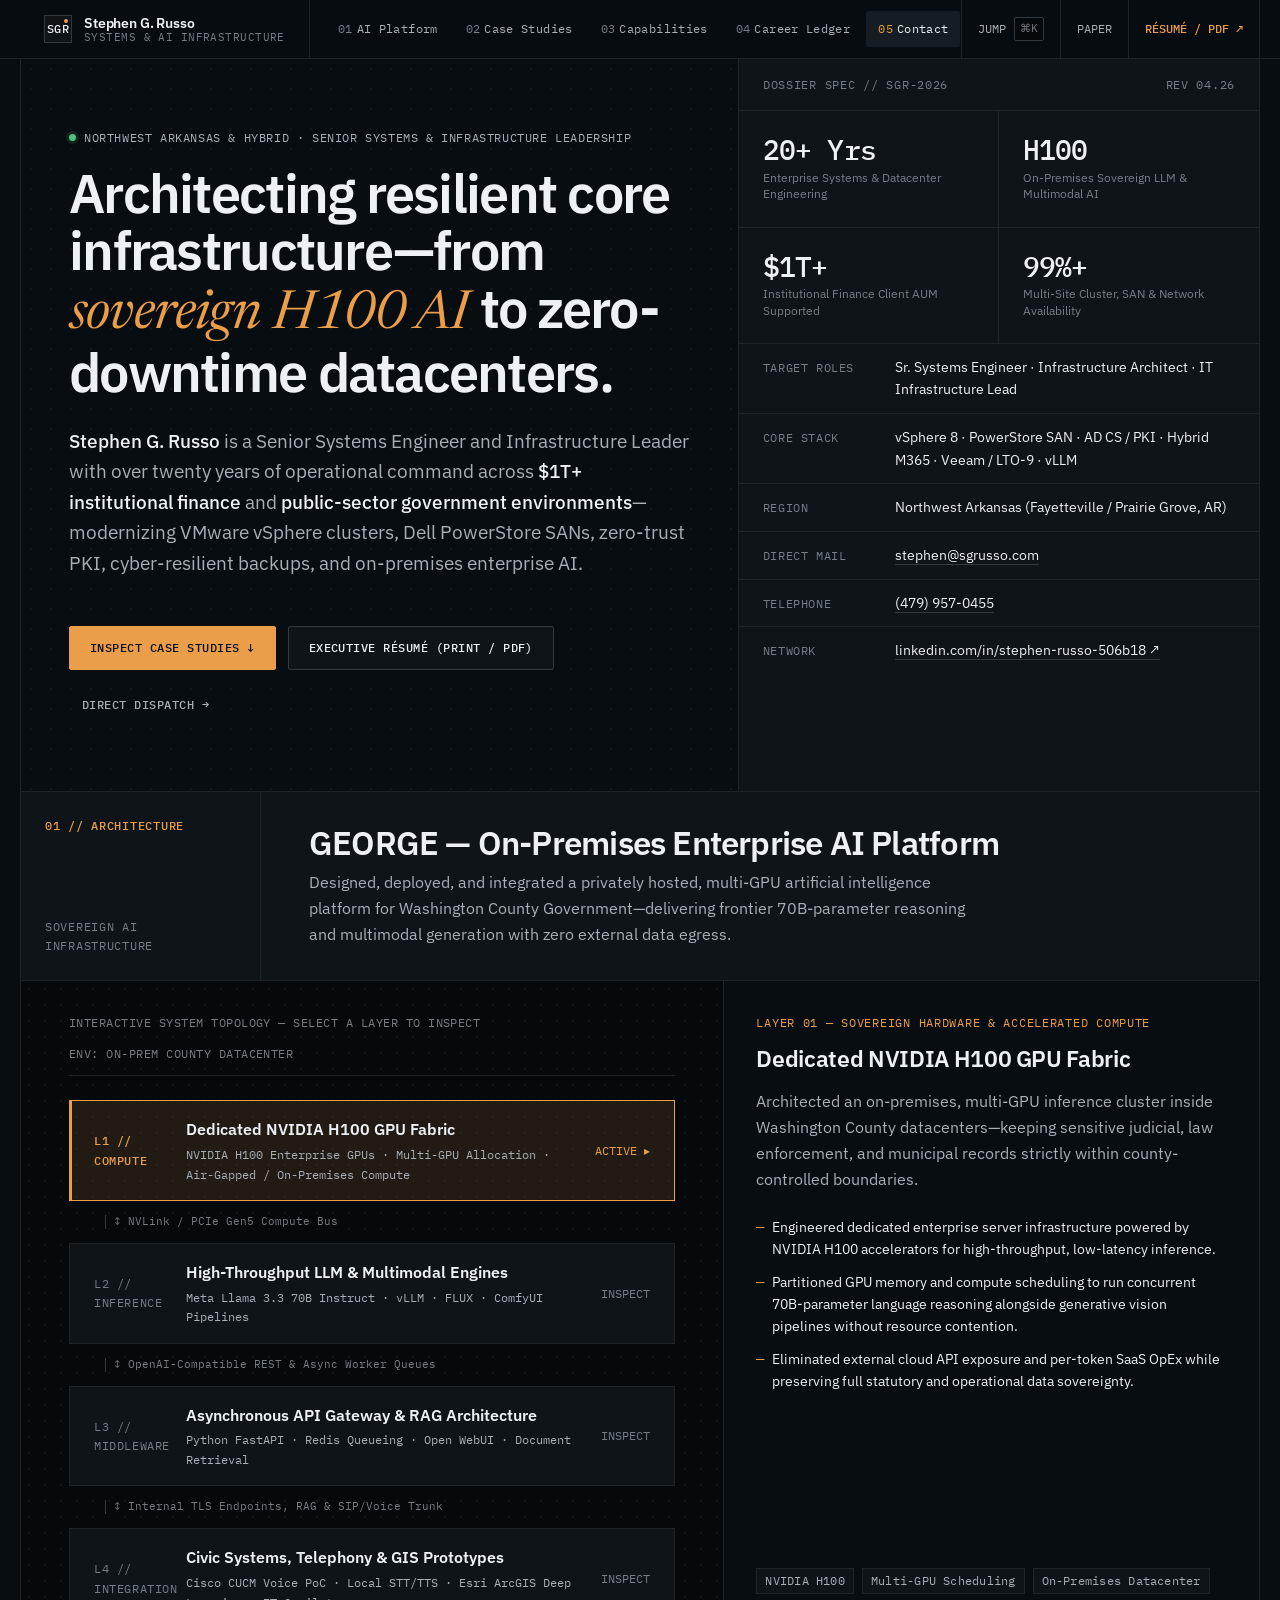
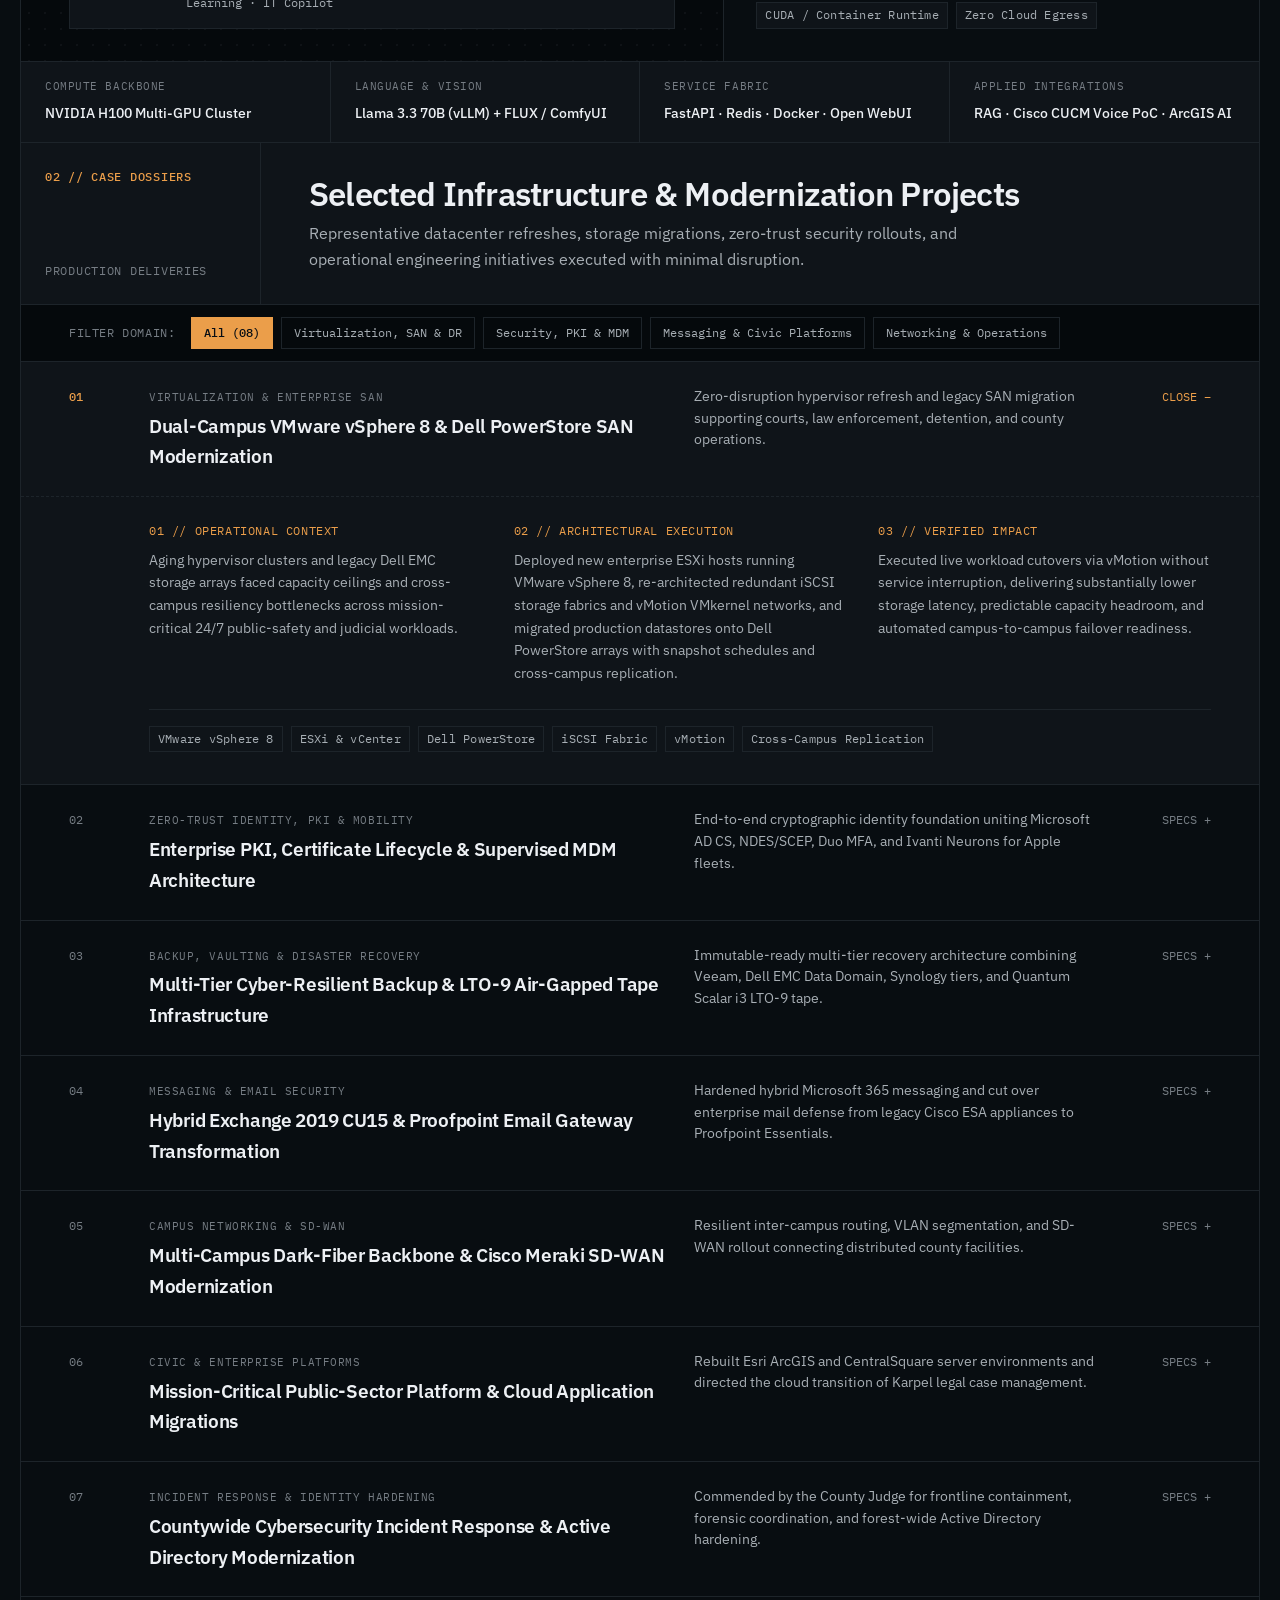
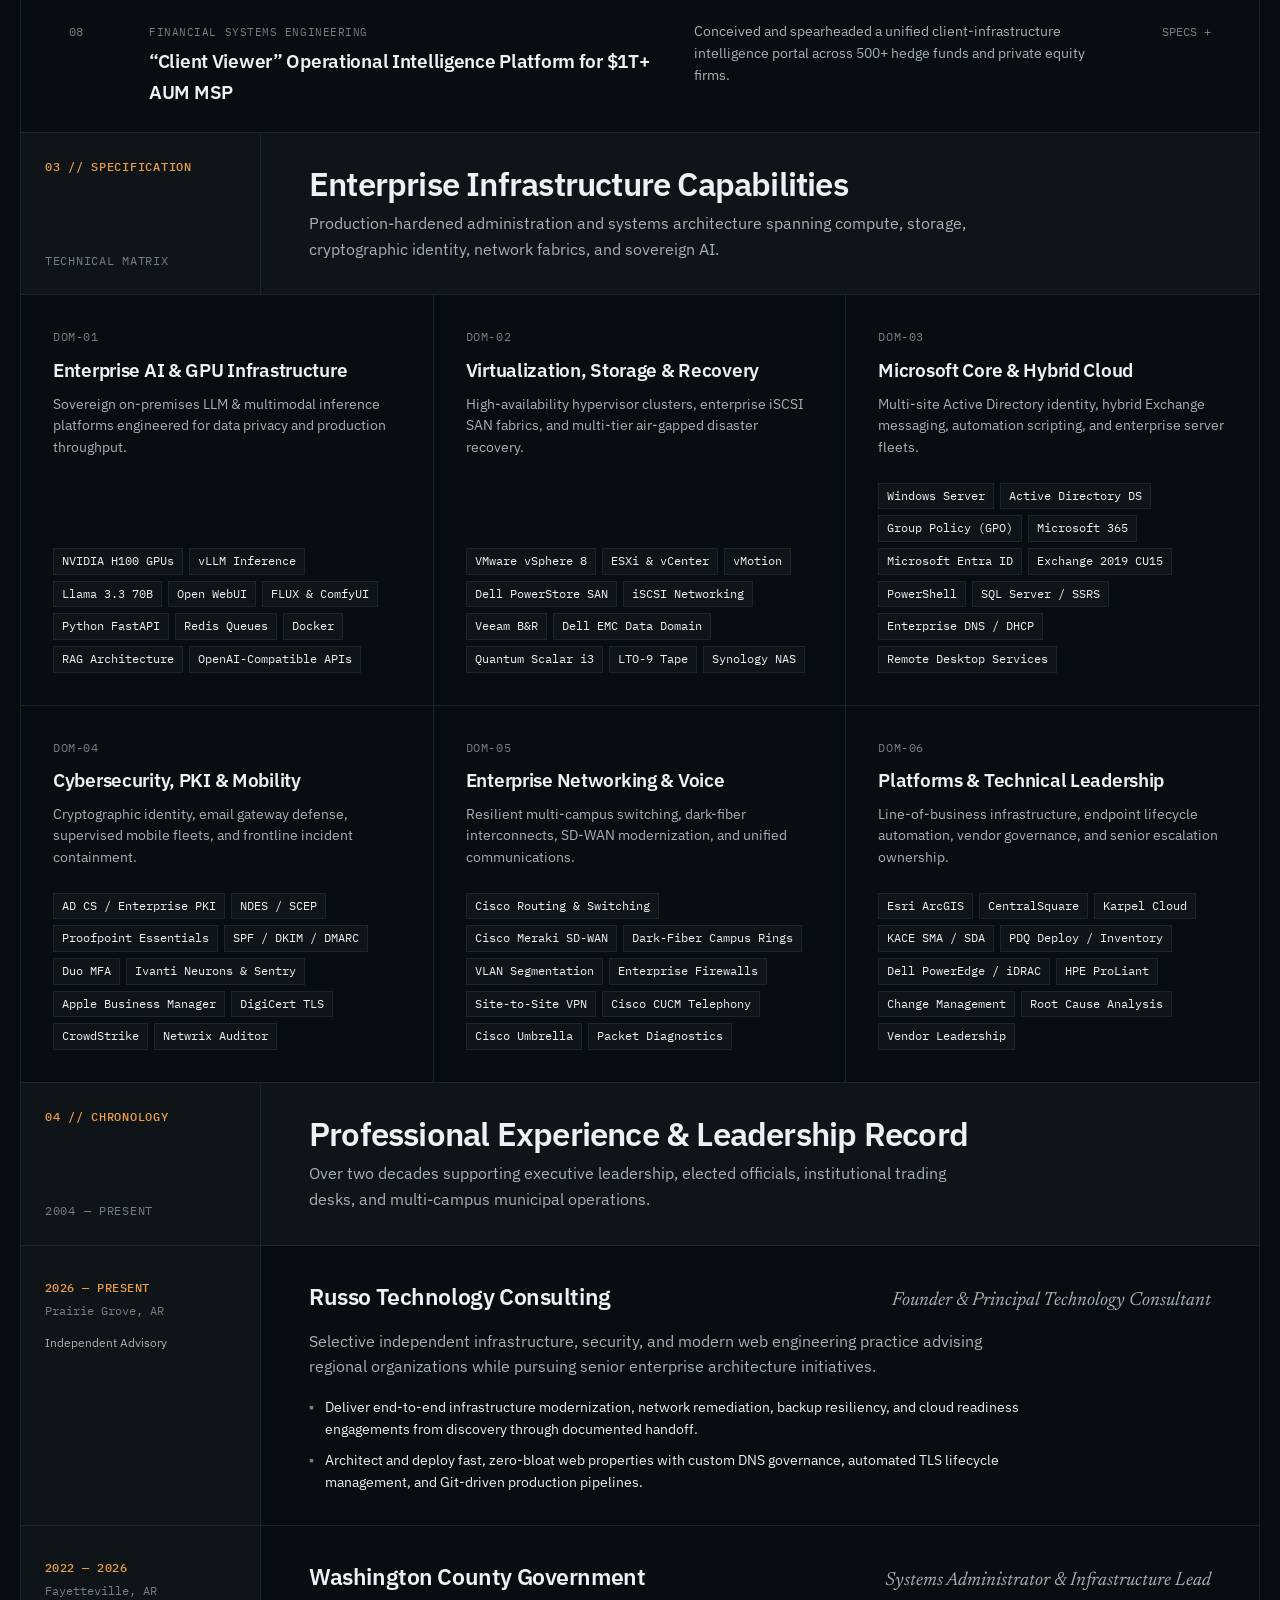
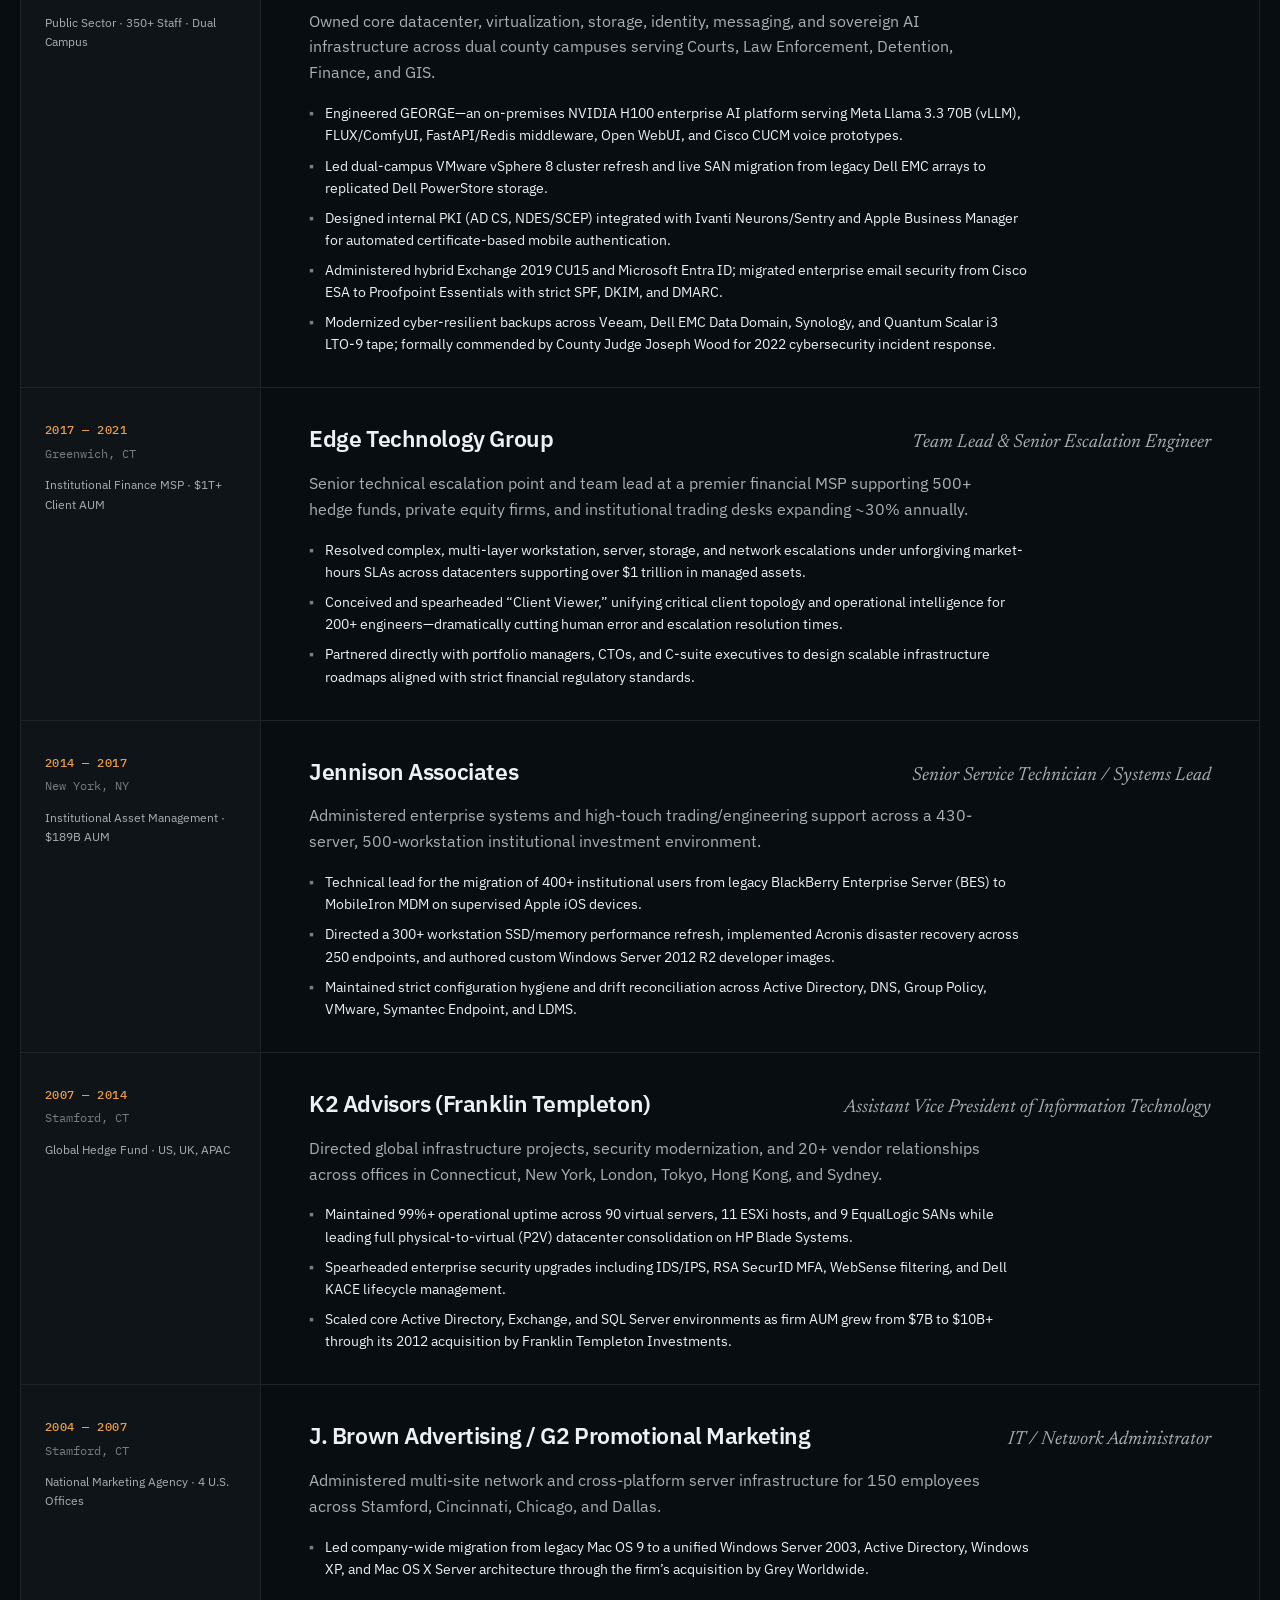
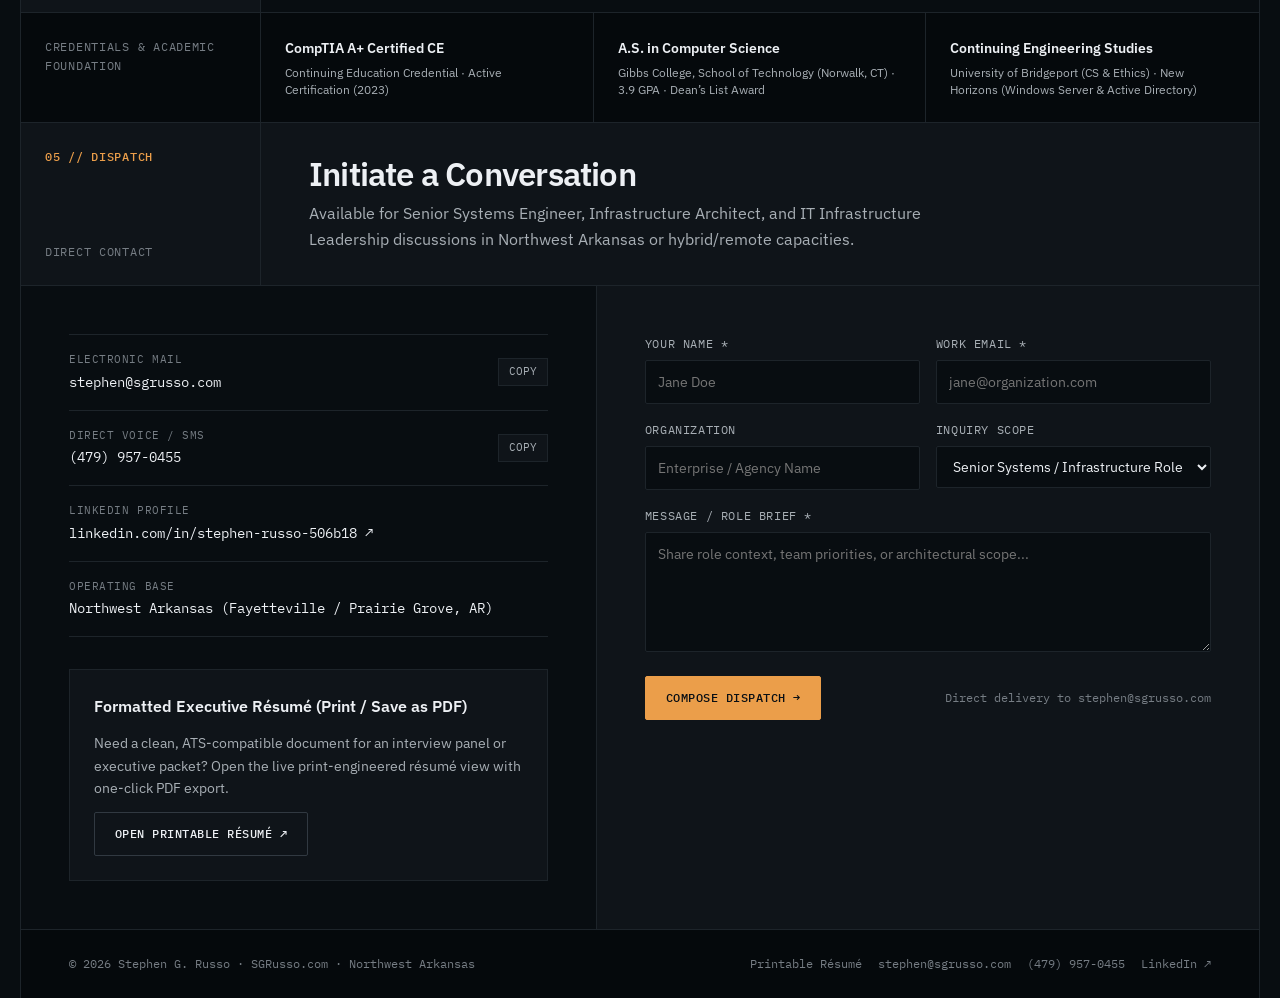
==== index.html @ f167f861 "Initial architectural portfolio release for SGRusso.com" ====
<!DOCTYPE html>
<html lang="en" data-theme="dark">
<head>
  <!-- Hallmark · macrostructure: asymmetric-technical-dossier -->
  <!-- Impeccable · OKLCH tinted neutrals, 3-voice typography, zero nested card slop -->
  <meta charset="UTF-8" />
  <meta name="viewport" content="width=device-width, initial-scale=1.0" />
  <title>Stephen G. Russo — Senior Systems Engineer &amp; Infrastructure Architect</title>
  <meta
    name="description"
    content="Portfolio and architectural dossier of Stephen G. Russo — Senior Systems Engineer and Infrastructure Leader with 20+ years across enterprise virtualization, SAN storage, zero-trust PKI, institutional finance, and sovereign NVIDIA H100 AI platforms."
  />
  <link rel="canonical" href="https://sgrusso.com/" />

  <!-- Open Graph / Social -->
  <meta property="og:type" content="website" />
  <meta property="og:url" content="https://sgrusso.com/" />
  <meta property="og:title" content="Stephen G. Russo — Senior Systems Engineer &amp; Infrastructure Architect" />
  <meta
    property="og:description"
    content="20+ years engineering resilient enterprise infrastructure across $1T+ institutional finance and public-sector datacenters—from VMware vSphere 8 &amp; Dell PowerStore SANs to on-premises NVIDIA H100 AI."
  />
  <meta name="twitter:card" content="summary_large_image" />

  <link rel="icon" type="image/svg+xml" href="assets/favicon.svg" />

  <!-- Prevent theme flash before paint -->
  <script>
    (function () {
      try {
        var saved = localStorage.getItem("sgr-theme");
        if (saved === "light" || saved === "dark") {
          document.documentElement.setAttribute("data-theme", saved);
        }
      } catch (e) {}
    })();
  </script>

  <!-- Typography: IBM Plex Sans + Newsreader + IBM Plex Mono -->
  <link rel="preconnect" href="https://fonts.googleapis.com" />
  <link rel="preconnect" href="https://fonts.gstatic.com" crossorigin />
  <link
    href="https://fonts.googleapis.com/css2?family=IBM+Plex+Mono:wght@400;500&family=IBM+Plex+Sans:wght@400;500;600&family=Newsreader:ital,opsz,wght@0,6..72,400;1,6..72,400;1,6..72,500&display=swap"
    rel="stylesheet"
  />

  <link rel="stylesheet" href="css/tokens.css" />
  <link rel="stylesheet" href="css/styles.css" />

  <!-- Structured Data -->
  <script type="application/ld+json">
    {
      "@context": "https://schema.org",
      "@type": "Person",
      "name": "Stephen G. Russo",
      "url": "https://sgrusso.com",
      "jobTitle": "Senior Systems Engineer & Infrastructure Architect",
      "email": "mailto:stephen@sgrusso.com",
      "telephone": "+1-479-957-0455",
      "address": {
        "@type": "PostalAddress",
        "addressLocality": "Fayetteville",
        "addressRegion": "AR",
        "addressCountry": "US"
      },
      "sameAs": [
        "https://www.linkedin.com/in/stephen-russo-506b18"
      ],
      "knowsAbout": [
        "Enterprise Infrastructure Architecture",
        "VMware vSphere 8",
        "Dell PowerStore SAN",
        "Microsoft Active Directory & PKI",
        "NVIDIA H100 Enterprise AI Infrastructure",
        "vLLM & Sovereign LLM Deployment",
        "Cybersecurity & Disaster Recovery"
      ]
    }
  </script>
</head>
<body>
  <a href="#main-content" class="skip-link">Skip to architectural dossier</a>

  <!-- Top Specification Header Rail -->
  <header class="site-header">
    <div class="header-inner">
      <a href="#top" class="brand-cell" aria-label="Stephen G. Russo Home">
        <span class="brand-monogram" aria-hidden="true">SGR</span>
        <span class="brand-meta">
          <span class="brand-name">Stephen G. Russo</span>
          <span class="brand-role">Systems &amp; AI Infrastructure</span>
        </span>
      </a>

      <nav class="primary-nav" id="primary-nav" aria-label="Section navigation">
        <a href="#ai-architecture" class="nav-link"><span class="nav-idx">01</span>AI Platform</a>
        <a href="#case-studies" class="nav-link"><span class="nav-idx">02</span>Case Studies</a>
        <a href="#capabilities" class="nav-link"><span class="nav-idx">03</span>Capabilities</a>
        <a href="#career" class="nav-link"><span class="nav-idx">04</span>Career Ledger</a>
        <a href="#contact" class="nav-link"><span class="nav-idx">05</span>Contact</a>
      </nav>

      <div class="header-controls">
        <button
          type="button"
          class="rail-btn"
          id="cmd-open-btn"
          title="Quick jump across sections and case studies (Ctrl+K / ⌘K)"
        >
          <span class="cmd-btn-label">JUMP</span>
          <span class="kbd-hint">⌘K</span>
        </button>

        <button
          type="button"
          class="rail-btn"
          id="theme-toggle"
          aria-label="Switch visual theme"
        >
          <span id="theme-label">PAPER</span>
        </button>

        <a href="resume.html" class="rail-btn rail-btn--resume">
          RÉSUMÉ / PDF ↗
        </a>

        <button
          type="button"
          class="rail-btn mobile-menu-btn"
          id="mobile-menu-btn"
          aria-expanded="false"
          aria-controls="primary-nav"
        >
          INDEX
        </button>
      </div>
    </div>
  </header>

  <div class="dossier-shell" id="top">
    <main id="main-content">
      <!-- 00 // Asymmetric Blueprint Hero -->
      <section class="hero-section" aria-labelledby="hero-heading">
        <div class="hero-editorial">
          <div>
            <div class="telemetry-line">
              <span class="status-dot" aria-hidden="true"></span>
              <span>Northwest Arkansas &amp; Hybrid · Senior Systems &amp; Infrastructure Leadership</span>
            </div>

            <h1 class="hero-headline" id="hero-heading">
              Architecting resilient core infrastructure—from <em>sovereign H100 AI</em> to zero-downtime datacenters.
            </h1>

            <p class="hero-lead">
              <strong>Stephen G. Russo</strong> is a Senior Systems Engineer and Infrastructure Leader with over twenty years of operational command across <strong>$1T+ institutional finance</strong> and <strong>public-sector government environments</strong>—modernizing VMware vSphere clusters, Dell PowerStore SANs, zero-trust PKI, cyber-resilient backups, and on-premises enterprise AI.
            </p>
          </div>

          <div class="hero-actions">
            <a href="#case-studies" class="btn btn-primary">Inspect Case Studies ↓</a>
            <a href="resume.html" class="btn btn-secondary">Executive Résumé (Print / PDF)</a>
            <a href="#contact" class="btn btn-ghost">Direct Dispatch →</a>
          </div>
        </div>

        <aside class="hero-ledger" aria-label="Executive Specification Summary">
          <div class="ledger-header">
            <span>Dossier Spec // SGR-2026</span>
            <span>REV 04.26</span>
          </div>

          <div class="ledger-metrics">
            <div class="metric-cell">
              <span class="metric-value">20+ Yrs</span>
              <span class="metric-label">Enterprise Systems &amp; Datacenter Engineering</span>
            </div>
            <div class="metric-cell">
              <span class="metric-value">H100</span>
              <span class="metric-label">On-Premises Sovereign LLM &amp; Multimodal AI</span>
            </div>
            <div class="metric-cell">
              <span class="metric-value">$1T+</span>
              <span class="metric-label">Institutional Finance Client AUM Supported</span>
            </div>
            <div class="metric-cell">
              <span class="metric-value">99%+</span>
              <span class="metric-label">Multi-Site Cluster, SAN &amp; Network Availability</span>
            </div>
          </div>

          <div class="ledger-rows">
            <div class="ledger-row">
              <span class="ledger-key">Target Roles</span>
              <span class="ledger-val">Sr. Systems Engineer · Infrastructure Architect · IT Infrastructure Lead</span>
            </div>
            <div class="ledger-row">
              <span class="ledger-key">Core Stack</span>
              <span class="ledger-val">vSphere 8 · PowerStore SAN · AD CS / PKI · Hybrid M365 · Veeam / LTO-9 · vLLM</span>
            </div>
            <div class="ledger-row">
              <span class="ledger-key">Region</span>
              <span class="ledger-val">Northwest Arkansas (Fayetteville / Prairie Grove, AR)</span>
            </div>
            <div class="ledger-row">
              <span class="ledger-key">Direct Mail</span>
              <span class="ledger-val"><a href="mailto:stephen@sgrusso.com">stephen@sgrusso.com</a></span>
            </div>
            <div class="ledger-row">
              <span class="ledger-key">Telephone</span>
              <span class="ledger-val"><a href="tel:+14799570455">(479) 957-0455</a></span>
            </div>
            <div class="ledger-row">
              <span class="ledger-key">Network</span>
              <span class="ledger-val">
                <a href="https://www.linkedin.com/in/stephen-russo-506b18" target="_blank" rel="noopener noreferrer">
                  linkedin.com/in/stephen-russo-506b18 ↗
                </a>
              </span>
            </div>
          </div>
        </aside>
      </section>

      <!-- 01 // Flagship Spotlight: GEORGE On-Premises Enterprise AI Platform -->
      <section class="dossier-section" id="ai-architecture" aria-labelledby="ai-heading">
        <div class="section-rail">
          <div class="section-index-cell">
            <span class="section-index-num">01 // ARCHITECTURE</span>
            <span>Sovereign AI Infrastructure</span>
          </div>
          <div class="section-title-cell">
            <h2 class="section-title" id="ai-heading">
              GEORGE — On-Premises Enterprise AI Platform
            </h2>
            <p class="section-subtitle">
              Designed, deployed, and integrated a privately hosted, multi-GPU artificial intelligence platform for Washington County Government—delivering frontier 70B-parameter reasoning and multimodal generation with zero external data egress.
            </p>
          </div>
        </div>

        <div class="george-layout">
          <div class="george-diagram-pane">
            <div class="diagram-toolbar">
              <span class="diagram-caption">Interactive System Topology — Select a layer to inspect</span>
              <span class="diagram-caption">ENV: ON-PREM COUNTY DATACENTER</span>
            </div>

            <div
              class="topology-stack"
              id="george-topology"
              role="tablist"
              aria-label="GEORGE AI Architecture Layers"
            >
              <!-- Populated by js/main.js -->
            </div>
          </div>

          <div
            class="george-inspector-pane"
            id="george-inspector"
            role="tabpanel"
            aria-live="polite"
          >
            <!-- Populated by js/main.js -->
          </div>
        </div>

        <div class="george-outcomes-bar">
          <div class="outcome-cell">
            <span class="outcome-kicker">Compute Backbone</span>
            <span class="outcome-text">NVIDIA H100 Multi-GPU Cluster</span>
          </div>
          <div class="outcome-cell">
            <span class="outcome-kicker">Language &amp; Vision</span>
            <span class="outcome-text">Llama 3.3 70B (vLLM) + FLUX / ComfyUI</span>
          </div>
          <div class="outcome-cell">
            <span class="outcome-kicker">Service Fabric</span>
            <span class="outcome-text">FastAPI · Redis · Docker · Open WebUI</span>
          </div>
          <div class="outcome-cell">
            <span class="outcome-kicker">Applied Integrations</span>
            <span class="outcome-text">RAG · Cisco CUCM Voice PoC · ArcGIS AI</span>
          </div>
        </div>
      </section>

      <!-- 02 // Selected Enterprise Case Studies -->
      <section class="dossier-section" id="case-studies" aria-labelledby="cases-heading">
        <div class="section-rail">
          <div class="section-index-cell">
            <span class="section-index-num">02 // CASE DOSSIERS</span>
            <span>Production Deliveries</span>
          </div>
          <div class="section-title-cell">
            <h2 class="section-title" id="cases-heading">
              Selected Infrastructure &amp; Modernization Projects
            </h2>
            <p class="section-subtitle">
              Representative datacenter refreshes, storage migrations, zero-trust security rollouts, and operational engineering initiatives executed with minimal disruption.
            </p>
          </div>
        </div>

        <div class="filter-bar" role="toolbar" aria-label="Filter case studies by infrastructure domain">
          <span class="filter-label">Filter Domain:</span>
          <button type="button" class="filter-chip is-active" data-filter="all">All (08)</button>
          <button type="button" class="filter-chip" data-filter="virtualization">Virtualization, SAN &amp; DR</button>
          <button type="button" class="filter-chip" data-filter="security">Security, PKI &amp; MDM</button>
          <button type="button" class="filter-chip" data-filter="cloud">Messaging &amp; Civic Platforms</button>
          <button type="button" class="filter-chip" data-filter="operations">Networking &amp; Operations</button>
        </div>

        <div class="case-ledger" id="case-ledger">
          <!-- Populated by js/main.js -->
        </div>
      </section>

      <!-- 03 // Domain Capabilities Matrix -->
      <section class="dossier-section" id="capabilities" aria-labelledby="cap-heading">
        <div class="section-rail">
          <div class="section-index-cell">
            <span class="section-index-num">03 // SPECIFICATION</span>
            <span>Technical Matrix</span>
          </div>
          <div class="section-title-cell">
            <h2 class="section-title" id="cap-heading">
              Enterprise Infrastructure Capabilities
            </h2>
            <p class="section-subtitle">
              Production-hardened administration and systems architecture spanning compute, storage, cryptographic identity, network fabrics, and sovereign AI.
            </p>
          </div>
        </div>

        <div class="capabilities-grid" id="capabilities-grid">
          <!-- Populated by js/main.js -->
        </div>
      </section>

      <!-- 04 // 20+ Year Career Ledger & Credentials -->
      <section class="dossier-section" id="career" aria-labelledby="career-heading">
        <div class="section-rail">
          <div class="section-index-cell">
            <span class="section-index-num">04 // CHRONOLOGY</span>
            <span>2004 — Present</span>
          </div>
          <div class="section-title-cell">
            <h2 class="section-title" id="career-heading">
              Professional Experience &amp; Leadership Record
            </h2>
            <p class="section-subtitle">
              Over two decades supporting executive leadership, elected officials, institutional trading desks, and multi-campus municipal operations.
            </p>
          </div>
        </div>

        <div class="timeline-list" id="timeline-list">
          <!-- Populated by js/main.js -->
        </div>

        <div class="credentials-strip" aria-label="Education and Certifications">
          <div class="cred-label-cell">
            Credentials &amp; Academic Foundation
          </div>
          <div class="cred-cell">
            <h3 class="cred-title">CompTIA A+ Certified CE</h3>
            <p class="cred-inst">Continuing Education Credential · Active Certification (2023)</p>
          </div>
          <div class="cred-cell">
            <h3 class="cred-title">A.S. in Computer Science</h3>
            <p class="cred-inst">Gibbs College, School of Technology (Norwalk, CT) · 3.9 GPA · Dean’s List Award</p>
          </div>
          <div class="cred-cell">
            <h3 class="cred-title">Continuing Engineering Studies</h3>
            <p class="cred-inst">University of Bridgeport (CS &amp; Ethics) · New Horizons (Windows Server &amp; Active Directory)</p>
          </div>
        </div>
      </section>

      <!-- 05 // Direct Dispatch & Printable Executive Résumé -->
      <section class="dossier-section" id="contact" aria-labelledby="contact-heading">
        <div class="section-rail">
          <div class="section-index-cell">
            <span class="section-index-num">05 // DISPATCH</span>
            <span>Direct Contact</span>
          </div>
          <div class="section-title-cell">
            <h2 class="section-title" id="contact-heading">
              Initiate a Conversation
            </h2>
            <p class="section-subtitle">
              Available for Senior Systems Engineer, Infrastructure Architect, and IT Infrastructure Leadership discussions in Northwest Arkansas or hybrid/remote capacities.
            </p>
          </div>
        </div>

        <div class="contact-layout">
          <div class="contact-direct">
            <div>
              <div class="contact-channels">
                <div class="channel-row">
                  <div class="channel-meta">
                    <span class="channel-label">Electronic Mail</span>
                    <a href="mailto:stephen@sgrusso.com" class="channel-value">stephen@sgrusso.com</a>
                  </div>
                  <button type="button" class="copy-btn" data-copy="stephen@sgrusso.com">COPY</button>
                </div>

                <div class="channel-row">
                  <div class="channel-meta">
                    <span class="channel-label">Direct Voice / SMS</span>
                    <a href="tel:+14799570455" class="channel-value">(479) 957-0455</a>
                  </div>
                  <button type="button" class="copy-btn" data-copy="(479) 957-0455">COPY</button>
                </div>

                <div class="channel-row">
                  <div class="channel-meta">
                    <span class="channel-label">LinkedIn Profile</span>
                    <a
                      href="https://www.linkedin.com/in/stephen-russo-506b18"
                      target="_blank"
                      rel="noopener noreferrer"
                      class="channel-value"
                    >
                      linkedin.com/in/stephen-russo-506b18 ↗
                    </a>
                  </div>
                </div>

                <div class="channel-row">
                  <div class="channel-meta">
                    <span class="channel-label">Operating Base</span>
                    <span class="channel-value">Northwest Arkansas (Fayetteville / Prairie Grove, AR)</span>
                  </div>
                </div>
              </div>
            </div>

            <div class="resume-callout">
              <h3>Formatted Executive Résumé (Print / Save as PDF)</h3>
              <p>
                Need a clean, ATS-compatible document for an interview panel or executive packet? Open the live print-engineered résumé view with one-click PDF export.
              </p>
              <div>
                <a href="resume.html" class="btn btn-secondary">Open Printable Résumé ↗</a>
              </div>
            </div>
          </div>

          <div class="contact-form-pane">
            <!-- Optional: set data-endpoint="https://formspree.io/f/YOUR_ID" for silent background POST -->
            <form class="dispatch-form" id="dispatch-form" data-endpoint="">
              <div class="form-row-split">
                <div class="field-group">
                  <label class="field-label" for="sender-name">Your Name *</label>
                  <input
                    class="field-input"
                    type="text"
                    id="sender-name"
                    name="name"
                    required
                    autocomplete="name"
                    placeholder="Jane Doe"
                  />
                </div>

                <div class="field-group">
                  <label class="field-label" for="sender-email">Work Email *</label>
                  <input
                    class="field-input"
                    type="email"
                    id="sender-email"
                    name="email"
                    required
                    autocomplete="email"
                    placeholder="jane@organization.com"
                  />
                </div>
              </div>

              <div class="form-row-split">
                <div class="field-group">
                  <label class="field-label" for="sender-org">Organization</label>
                  <input
                    class="field-input"
                    type="text"
                    id="sender-org"
                    name="organization"
                    autocomplete="organization"
                    placeholder="Enterprise / Agency Name"
                  />
                </div>

                <div class="field-group">
                  <label class="field-label" for="sender-topic">Inquiry Scope</label>
                  <select class="field-select" id="sender-topic" name="topic">
                    <option value="Senior Systems / Infrastructure Role">Senior Systems / Infrastructure Role</option>
                    <option value="Enterprise AI / Datacenter Architecture">Enterprise AI / Datacenter Architecture</option>
                    <option value="IT Infrastructure Leadership">IT Infrastructure Leadership</option>
                    <option value="Advisory / Technical Consultation">Advisory / Technical Consultation</option>
                  </select>
                </div>
              </div>

              <div class="field-group">
                <label class="field-label" for="sender-message">Message / Role Brief *</label>
                <textarea
                  class="field-textarea"
                  id="sender-message"
                  name="message"
                  required
                  placeholder="Share role context, team priorities, or architectural scope..."
                ></textarea>
              </div>

              <div class="form-actions">
                <button type="submit" class="btn btn-primary">Compose Dispatch →</button>
                <span class="form-status" id="form-status" aria-live="polite">
                  Direct delivery to stephen@sgrusso.com
                </span>
              </div>
            </form>
          </div>
        </div>
      </section>
    </main>

    <footer class="site-footer">
      <div>
        © 2026 Stephen G. Russo · SGRusso.com · Northwest Arkansas
      </div>
      <div class="footer-links">
        <a href="resume.html">Printable Résumé</a>
        <a href="mailto:stephen@sgrusso.com">stephen@sgrusso.com</a>
        <a href="tel:+14799570455">(479) 957-0455</a>
        <a href="https://www.linkedin.com/in/stephen-russo-506b18" target="_blank" rel="noopener noreferrer">LinkedIn ↗</a>
      </div>
    </footer>
  </div>

  <!-- Command Palette (⌘K / Ctrl+K) -->
  <div class="cmd-backdrop" id="cmd-backdrop" hidden>
    <div class="cmd-dialog" role="dialog" aria-modal="true" aria-label="Quick navigation">
      <div class="cmd-input-wrap">
        <span class="cmd-prompt">&gt;_</span>
        <input
          type="text"
          class="cmd-input"
          id="cmd-input"
          placeholder="Jump to section, case study, or action..."
          autocomplete="off"
        />
      </div>
      <ul class="cmd-results" id="cmd-results"></ul>
      <div class="cmd-footer">
        <span>↑↓ Navigate · ↵ Select</span>
        <span>ESC Close</span>
      </div>
    </div>
  </div>

  <script src="js/data.js"></script>
  <script src="js/main.js"></script>
</body>
</html>
---- css/tokens.css ----
/* ==========================================================================
   SGRusso.com — Design Tokens (DESIGN.md Compliant)
   Hallmark · macrostructure: asymmetric-technical-dossier
   Impeccable · OKLCH tinted neutrals, 3-voice typography, 4/8px baseline
   ========================================================================== */

:root,
[data-theme="dark"] {
  color-scheme: dark;

  /* Tinted Slate Dark — Zero pure #000000 */
  --bg-canvas: #0f141c;
  --bg-canvas: oklch(0.155 0.012 250);

  --bg-surface: #151b26;
  --bg-surface: oklch(0.188 0.014 250);

  --bg-recessed: #0b0f16;
  --bg-recessed: oklch(0.135 0.011 250);

  --bg-hover: #1c2432;
  --bg-hover: oklch(0.222 0.016 250);

  --bg-elevated: #19212e;
  --bg-elevated: oklch(0.205 0.015 250);

  /* Architectural Hairline Rules */
  --border-subtle: #242d3d;
  --border-subtle: oklch(0.255 0.015 250);

  --border-strong: #354256;
  --border-strong: oklch(0.340 0.018 250);

  /* Ink Hierarchy */
  --ink-primary: #eef2f7;
  --ink-primary: oklch(0.955 0.006 250);

  --ink-secondary: #a8b3c4;
  --ink-secondary: oklch(0.750 0.012 250);

  --ink-muted: #768396;
  --ink-muted: oklch(0.585 0.014 250);

  /* Single Intentional Brand Accent — Burnished Signal Copper/Amber */
  --accent-primary: #e09f50;
  --accent-primary: oklch(0.760 0.135 65);

  --accent-hover: #ebb169;
  --accent-hover: oklch(0.805 0.135 68);

  --accent-ink: #12161f;
  --accent-ink: oklch(0.160 0.015 250);

  --accent-subtle: rgba(224, 159, 80, 0.11);
  --accent-subtle: oklch(0.760 0.135 65 / 0.12);

  --accent-border: rgba(224, 159, 80, 0.38);
  --accent-border: oklch(0.760 0.135 65 / 0.40);

  /* Operational Telemetry Accent (strictly for live status / health dots) */
  --status-ok: #38c172;
  --status-ok: oklch(0.730 0.145 155);

  --status-ok-subtle: rgba(56, 193, 114, 0.12);
  --status-ok-subtle: oklch(0.730 0.145 155 / 0.12);

  /* Subtle Structural Blueprint Grid Pattern */
  --grid-dot: rgba(168, 179, 196, 0.06);
  --shadow-modal: 0 24px 64px rgba(3, 6, 12, 0.72);
  --backdrop-scrim: rgba(7, 10, 15, 0.76);
}

[data-theme="light"] {
  color-scheme: light;

  /* Warm Archival Vellum — Zero harsh #ffffff glare */
  --bg-canvas: #f7f5f0;
  --bg-canvas: oklch(0.972 0.007 85);

  --bg-surface: #fcfbf8;
  --bg-surface: oklch(0.990 0.004 85);

  --bg-recessed: #efece4;
  --bg-recessed: oklch(0.945 0.009 85);

  --bg-hover: #ebe7dd;
  --bg-hover: oklch(0.932 0.011 85);

  --bg-elevated: #ffffff;
  --bg-elevated: oklch(0.996 0.002 85);

  /* Architectural Hairline Rules */
  --border-subtle: #dcd6ca;
  --border-subtle: oklch(0.865 0.010 85);

  --border-strong: #b6afa0;
  --border-strong: oklch(0.740 0.014 85);

  /* Ink Hierarchy */
  --ink-primary: #141b24;
  --ink-primary: oklch(0.185 0.015 250);

  --ink-secondary: #3c4654;
  --ink-secondary: oklch(0.375 0.015 250);

  --ink-muted: #646f7d;
  --ink-muted: oklch(0.515 0.014 250);

  /* Architectural Copper Accent (WCAG AA compliant on warm paper) */
  --accent-primary: #9c4a1a;
  --accent-primary: oklch(0.500 0.140 52);

  --accent-hover: #7f3a11;
  --accent-hover: oklch(0.435 0.135 50);

  --accent-ink: #fcfbf8;
  --accent-ink: oklch(0.990 0.004 85);

  --accent-subtle: rgba(156, 74, 26, 0.08);
  --accent-subtle: oklch(0.500 0.140 52 / 0.09);

  --accent-border: rgba(156, 74, 26, 0.34);
  --accent-border: oklch(0.500 0.140 52 / 0.35);

  /* Forest Telemetry */
  --status-ok: #1d7a46;
  --status-ok: oklch(0.490 0.125 155);

  --status-ok-subtle: rgba(29, 122, 70, 0.10);
  --status-ok-subtle: oklch(0.490 0.125 155 / 0.10);

  --grid-dot: rgba(20, 27, 36, 0.055);
  --shadow-modal: 0 24px 60px rgba(20, 27, 36, 0.18);
  --backdrop-scrim: rgba(20, 27, 36, 0.48);
}

/* Typography & Spatial Scale */
:root {
  --font-sans: "IBM Plex Sans", -apple-system, BlinkMacSystemFont, "Segoe UI", sans-serif;
  --font-serif: "Newsreader", Georgia, "Times New Roman", serif;
  --font-mono: "IBM Plex Mono", ui-monospace, SFMono-Regular, Menlo, Consolas, monospace;

  --text-xs: 0.75rem;      /* 12px */
  --text-sm: 0.875rem;     /* 14px */
  --text-base: 1rem;       /* 16px */
  --text-lg: 1.1875rem;    /* 19px */
  --text-xl: 1.4375rem;    /* 23px */
  --text-2xl: 2.0625rem;   /* 33px */
  --text-display: clamp(2.35rem, 4.2vw, 3.75rem);

  --space-1: 0.25rem;   /* 4px */
  --space-2: 0.5rem;    /* 8px */
  --space-3: 0.75rem;   /* 12px */
  --space-4: 1rem;      /* 16px */
  --space-5: 1.5rem;    /* 24px */
  --space-6: 2rem;      /* 32px */
  --space-7: 3rem;      /* 48px */
  --space-8: 4rem;      /* 64px */
  --space-9: 6rem;      /* 96px */

  --container-max: 1240px;
  --radius-xs: 2px;
  --radius-sm: 4px;
  --radius-md: 6px;

  --ease-out: cubic-bezier(0.16, 1, 0.3, 1);
  --duration-fast: 150ms;
  --duration-base: 240ms;
}
---- css/styles.css ----
/* ==========================================================================
   SGRusso.com — Structural & Component Architecture
   Hallmark · macrostructure: asymmetric-technical-dossier
   ========================================================================== */

*,
*::before,
*::after {
  box-sizing: border-box;
}

html {
  scroll-behavior: smooth;
  -webkit-text-size-adjust: 100%;
  font-size: 16px;
}

@media (prefers-reduced-motion: reduce) {
  html {
    scroll-behavior: auto;
  }
  *,
  *::before,
  *::after {
    animation-duration: 0.01ms !important;
    animation-iteration-count: 1 !important;
    transition-duration: 0.01ms !important;
  }
}

body {
  margin: 0;
  background-color: var(--bg-canvas);
  color: var(--ink-primary);
  font-family: var(--font-sans);
  font-size: var(--text-base);
  line-height: 1.62;
  -webkit-font-smoothing: antialiased;
  -moz-osx-font-smoothing: grayscale;
  transition: background-color var(--duration-base) var(--ease-out),
              color var(--duration-base) var(--ease-out);
}

::selection {
  background-color: var(--accent-primary);
  color: var(--accent-ink);
}

a {
  color: inherit;
  text-decoration: none;
}

button,
input,
textarea,
select {
  font: inherit;
  color: inherit;
}

:focus-visible {
  outline: 2px solid var(--accent-primary);
  outline-offset: 2px;
}

.skip-link {
  position: absolute;
  left: -9999px;
  top: var(--space-3);
  z-index: 1000;
  padding: var(--space-2) var(--space-4);
  background: var(--accent-primary);
  color: var(--accent-ink);
  font-family: var(--font-mono);
  font-size: var(--text-xs);
  font-weight: 500;
}

.skip-link:focus {
  left: var(--space-4);
}

/* ==========================================================================
   Architectural Dossier Frame
   Continuous vertical 1px structural rails bounding the 1240px canvas
   ========================================================================== */

.dossier-shell {
  max-width: var(--container-max);
  margin: 0 auto;
  border-left: 1px solid var(--border-subtle);
  border-right: 1px solid var(--border-subtle);
  min-height: 100vh;
}

@media (max-width: 1260px) {
  .dossier-shell {
    border-left: none;
    border-right: none;
  }
}

/* ==========================================================================
   Top Specification Header (Non-Cliché Engineering Rail)
   ========================================================================== */

.site-header {
  position: sticky;
  top: 0;
  z-index: 90;
  background-color: var(--bg-canvas);
  background-color: color-mix(in oklch, var(--bg-canvas) 90%, transparent);
  backdrop-filter: blur(10px);
  -webkit-backdrop-filter: blur(10px);
  border-bottom: 1px solid var(--border-subtle);
}

.header-inner {
  max-width: var(--container-max);
  margin: 0 auto;
  display: grid;
  grid-template-columns: auto 1fr auto;
  align-items: center;
  min-height: 58px;
}

.brand-cell {
  display: flex;
  align-items: center;
  gap: var(--space-3);
  padding: 0 var(--space-5);
  height: 100%;
  border-right: 1px solid var(--border-subtle);
}

.brand-monogram {
  display: inline-flex;
  align-items: center;
  justify-content: center;
  width: 28px;
  height: 28px;
  border: 1px solid var(--border-strong);
  background: var(--bg-surface);
  font-family: var(--font-mono);
  font-size: var(--text-xs);
  font-weight: 500;
  letter-spacing: 0.04em;
  color: var(--ink-primary);
  position: relative;
}

.brand-monogram::after {
  content: "";
  position: absolute;
  top: 3px;
  right: 3px;
  width: 4px;
  height: 4px;
  border-radius: 50%;
  background: var(--accent-primary);
}

.brand-meta {
  display: flex;
  flex-direction: column;
  line-height: 1.15;
}

.brand-name {
  font-size: var(--text-sm);
  font-weight: 600;
  letter-spacing: -0.01em;
}

.brand-role {
  font-family: var(--font-mono);
  font-size: 0.6875rem;
  color: var(--ink-muted);
  letter-spacing: 0.04em;
  text-transform: uppercase;
}

.primary-nav {
  display: flex;
  align-items: center;
  gap: var(--space-1);
  padding: 0 var(--space-4);
  overflow-x: auto;
  scrollbar-width: none;
}

.primary-nav::-webkit-scrollbar {
  display: none;
}

.nav-link {
  padding: var(--space-2) var(--space-3);
  font-family: var(--font-mono);
  font-size: var(--text-xs);
  color: var(--ink-secondary);
  letter-spacing: 0.03em;
  white-space: nowrap;
  border-radius: var(--radius-xs);
  transition: color var(--duration-fast) ease, background-color var(--duration-fast) ease;
}

.nav-link:hover,
.nav-link.is-active {
  color: var(--ink-primary);
  background-color: var(--bg-hover);
}

.nav-link .nav-idx {
  color: var(--ink-muted);
  margin-right: 4px;
}

.nav-link.is-active .nav-idx {
  color: var(--accent-primary);
}

.header-controls {
  display: flex;
  align-items: stretch;
  height: 58px;
  border-left: 1px solid var(--border-subtle);
}

.rail-btn {
  display: inline-flex;
  align-items: center;
  gap: var(--space-2);
  padding: 0 var(--space-4);
  background: transparent;
  border: none;
  border-right: 1px solid var(--border-subtle);
  font-family: var(--font-mono);
  font-size: var(--text-xs);
  color: var(--ink-secondary);
  cursor: pointer;
  transition: background-color var(--duration-fast) ease, color var(--duration-fast) ease;
  white-space: nowrap;
}

.rail-btn:last-child {
  border-right: none;
}

.rail-btn:hover {
  background-color: var(--bg-hover);
  color: var(--ink-primary);
}

.rail-btn--resume {
  color: var(--accent-primary);
  font-weight: 500;
}

.rail-btn--resume:hover {
  background-color: var(--accent-subtle);
  color: var(--accent-hover);
}

.kbd-hint {
  padding: 2px 5px;
  border: 1px solid var(--border-strong);
  border-radius: var(--radius-xs);
  font-size: 0.6875rem;
  color: var(--ink-muted);
  background: var(--bg-recessed);
}

/* Mobile Menu Button */
.mobile-menu-btn {
  display: none;
}

/* ==========================================================================
   Hero — Asymmetric 7:5 Blueprint Split (Zero Centered Hero Cliché)
   ========================================================================== */

.hero-section {
  display: grid;
  grid-template-columns: minmax(0, 1.38fr) minmax(320px, 1fr);
  border-bottom: 1px solid var(--border-subtle);
}

.hero-editorial {
  padding: var(--space-8) var(--space-7);
  display: flex;
  flex-direction: column;
  justify-content: space-between;
  gap: var(--space-7);
  border-right: 1px solid var(--border-subtle);
  background-image: radial-gradient(var(--grid-dot) 1px, transparent 1px);
  background-size: 20px 20px;
}

.telemetry-line {
  display: inline-flex;
  align-items: center;
  gap: var(--space-2);
  font-family: var(--font-mono);
  font-size: var(--text-xs);
  color: var(--ink-secondary);
  letter-spacing: 0.05em;
  text-transform: uppercase;
}

.status-dot {
  width: 7px;
  height: 7px;
  border-radius: 50%;
  background-color: var(--status-ok);
  box-shadow: 0 0 0 3px var(--status-ok-subtle);
  flex-shrink: 0;
}

.hero-headline {
  margin: var(--space-4) 0 var(--space-5);
  font-family: var(--font-sans);
  font-size: var(--text-display);
  font-weight: 600;
  line-height: 1.07;
  letter-spacing: -0.032em;
  color: var(--ink-primary);
}

.hero-headline em {
  font-family: var(--font-serif);
  font-style: italic;
  font-weight: 400;
  color: var(--accent-primary);
  letter-spacing: -0.015em;
}

.hero-lead {
  margin: 0;
  max-width: 60ch;
  font-size: var(--text-lg);
  line-height: 1.6;
  color: var(--ink-secondary);
}

.hero-lead strong {
  color: var(--ink-primary);
  font-weight: 500;
}

.hero-actions {
  display: flex;
  flex-wrap: wrap;
  align-items: center;
  gap: var(--space-3);
}

.btn {
  display: inline-flex;
  align-items: center;
  gap: var(--space-2);
  padding: 0.72rem 1.25rem;
  font-family: var(--font-mono);
  font-size: var(--text-xs);
  font-weight: 500;
  letter-spacing: 0.04em;
  text-transform: uppercase;
  border-radius: var(--radius-xs);
  cursor: pointer;
  transition: all var(--duration-fast) ease;
}

.btn-primary {
  background-color: var(--accent-primary);
  color: var(--accent-ink);
  border: 1px solid var(--accent-primary);
}

.btn-primary:hover {
  background-color: var(--accent-hover);
  border-color: var(--accent-hover);
}

.btn-secondary {
  background-color: var(--bg-surface);
  color: var(--ink-primary);
  border: 1px solid var(--border-strong);
}

.btn-secondary:hover {
  background-color: var(--bg-hover);
  border-color: var(--ink-muted);
}

.btn-ghost {
  background: transparent;
  color: var(--ink-secondary);
  border: 1px solid transparent;
  padding-left: 0.75rem;
  padding-right: 0.75rem;
}

.btn-ghost:hover {
  color: var(--ink-primary);
  background: var(--bg-hover);
}

/* Right Column: Architectural Specification Ledger */
.hero-ledger {
  display: flex;
  flex-direction: column;
  background-color: var(--bg-surface);
}

.ledger-header {
  padding: var(--space-4) var(--space-5);
  border-bottom: 1px solid var(--border-subtle);
  display: flex;
  justify-content: space-between;
  align-items: center;
  font-family: var(--font-mono);
  font-size: var(--text-xs);
  color: var(--ink-muted);
  text-transform: uppercase;
  letter-spacing: 0.06em;
}

.ledger-metrics {
  display: grid;
  grid-template-columns: repeat(2, 1fr);
  border-bottom: 1px solid var(--border-subtle);
}

.metric-cell {
  padding: var(--space-5);
  border-right: 1px solid var(--border-subtle);
  border-bottom: 1px solid var(--border-subtle);
}

.metric-cell:nth-child(2n) {
  border-right: none;
}

.metric-cell:nth-last-child(-n+2) {
  border-bottom: none;
}

.metric-value {
  display: block;
  font-family: var(--font-mono);
  font-size: 1.75rem;
  font-weight: 500;
  line-height: 1.1;
  letter-spacing: -0.03em;
  color: var(--ink-primary);
  font-variant-numeric: tabular-nums;
  margin-bottom: var(--space-1);
}

.metric-label {
  display: block;
  font-size: var(--text-xs);
  color: var(--ink-muted);
  line-height: 1.35;
}

.ledger-rows {
  display: flex;
  flex-direction: column;
  flex: 1;
}

.ledger-row {
  display: grid;
  grid-template-columns: 120px 1fr;
  gap: var(--space-3);
  padding: var(--space-3) var(--space-5);
  border-bottom: 1px solid var(--border-subtle);
  font-size: var(--text-sm);
  align-items: baseline;
}

.ledger-row:last-child {
  border-bottom: none;
}

.ledger-key {
  font-family: var(--font-mono);
  font-size: var(--text-xs);
  color: var(--ink-muted);
  text-transform: uppercase;
  letter-spacing: 0.05em;
}

.ledger-val {
  color: var(--ink-primary);
  font-weight: 400;
}

.ledger-val a {
  border-bottom: 1px solid var(--border-strong);
  transition: border-color var(--duration-fast) ease, color var(--duration-fast) ease;
}

.ledger-val a:hover {
  color: var(--accent-primary);
  border-color: var(--accent-primary);
}

/* ==========================================================================
   Section Structural Header Pattern
   ========================================================================== */

.dossier-section {
  border-bottom: 1px solid var(--border-subtle);
}

.section-rail {
  display: grid;
  grid-template-columns: 240px 1fr;
  border-bottom: 1px solid var(--border-subtle);
  background-color: var(--bg-surface);
}

.section-index-cell {
  padding: var(--space-5);
  border-right: 1px solid var(--border-subtle);
  font-family: var(--font-mono);
  font-size: var(--text-xs);
  color: var(--ink-muted);
  letter-spacing: 0.06em;
  text-transform: uppercase;
  display: flex;
  flex-direction: column;
  justify-content: space-between;
  gap: var(--space-2);
}

.section-index-num {
  color: var(--accent-primary);
  font-weight: 500;
}

.section-title-cell {
  padding: var(--space-6) var(--space-7);
  display: flex;
  flex-direction: column;
  gap: var(--space-2);
}

.section-title {
  margin: 0;
  font-size: var(--text-2xl);
  font-weight: 600;
  line-height: 1.15;
  letter-spacing: -0.024em;
}

.section-subtitle {
  margin: 0;
  max-width: 68ch;
  color: var(--ink-secondary);
  font-size: var(--text-base);
}

/* ==========================================================================
   Section 01 — Flagship Spotlight: GEORGE Enterprise AI Architecture
   Interactive Topology Blueprint + Layer Specification Inspector
   ========================================================================== */

.george-layout {
  display: grid;
  grid-template-columns: minmax(0, 1.25fr) minmax(320px, 0.95fr);
}

.george-diagram-pane {
  padding: var(--space-6) var(--space-7);
  border-right: 1px solid var(--border-subtle);
  background-color: var(--bg-recessed);
  background-image: radial-gradient(var(--grid-dot) 1px, transparent 1px);
  background-size: 16px 16px;
  display: flex;
  flex-direction: column;
  gap: var(--space-5);
}

.diagram-toolbar {
  display: flex;
  justify-content: space-between;
  align-items: center;
  flex-wrap: wrap;
  gap: var(--space-3);
  padding-bottom: var(--space-3);
  border-bottom: 1px solid var(--border-subtle);
}

.diagram-caption {
  font-family: var(--font-mono);
  font-size: var(--text-xs);
  color: var(--ink-muted);
  letter-spacing: 0.04em;
  text-transform: uppercase;
}

.topology-stack {
  display: flex;
  flex-direction: column;
  gap: var(--space-3);
}

.topology-node {
  width: 100%;
  text-align: left;
  background-color: var(--bg-surface);
  border: 1px solid var(--border-subtle);
  padding: var(--space-4) var(--space-5);
  cursor: pointer;
  display: grid;
  grid-template-columns: 76px 1fr auto;
  align-items: center;
  gap: var(--space-4);
  transition: border-color var(--duration-fast) ease,
              background-color var(--duration-fast) ease,
              transform var(--duration-fast) ease;
  position: relative;
}

.topology-node:hover {
  border-color: var(--border-strong);
  background-color: var(--bg-hover);
}

.topology-node.is-selected {
  border-color: var(--accent-primary);
  background-color: var(--accent-subtle);
}

.topology-node.is-selected::before {
  content: "";
  position: absolute;
  left: -1px;
  top: -1px;
  bottom: -1px;
  width: 3px;
  background-color: var(--accent-primary);
}

.node-layer-id {
  font-family: var(--font-mono);
  font-size: var(--text-xs);
  color: var(--ink-muted);
  letter-spacing: 0.05em;
  text-transform: uppercase;
}

.topology-node.is-selected .node-layer-id {
  color: var(--accent-primary);
  font-weight: 500;
}

.node-main {
  display: flex;
  flex-direction: column;
  gap: 2px;
}

.node-title {
  font-weight: 600;
  font-size: var(--text-base);
  color: var(--ink-primary);
}

.node-tech-preview {
  font-family: var(--font-mono);
  font-size: var(--text-xs);
  color: var(--ink-secondary);
}

.node-indicator {
  font-family: var(--font-mono);
  font-size: var(--text-xs);
  color: var(--ink-muted);
}

.topology-node.is-selected .node-indicator {
  color: var(--accent-primary);
}

.topology-connector {
  display: flex;
  align-items: center;
  gap: var(--space-2);
  padding-left: 36px;
  font-family: var(--font-mono);
  font-size: 0.6875rem;
  color: var(--ink-muted);
}

.connector-line {
  width: 1px;
  height: 14px;
  background-color: var(--border-strong);
}

/* Right Pane: Live Layer Inspector */
.george-inspector-pane {
  padding: var(--space-6) var(--space-6);
  display: flex;
  flex-direction: column;
  justify-content: space-between;
  gap: var(--space-6);
  background-color: var(--bg-canvas);
}

.inspector-eyebrow {
  font-family: var(--font-mono);
  font-size: var(--text-xs);
  color: var(--accent-primary);
  text-transform: uppercase;
  letter-spacing: 0.06em;
  margin-bottom: var(--space-2);
}

.inspector-title {
  margin: 0 0 var(--space-3);
  font-size: var(--text-xl);
  font-weight: 600;
  letter-spacing: -0.015em;
}

.inspector-summary {
  margin: 0 0 var(--space-5);
  color: var(--ink-secondary);
  font-size: var(--text-base);
}

.inspector-list {
  margin: 0 0 var(--space-5);
  padding: 0;
  list-style: none;
  display: flex;
  flex-direction: column;
  gap: var(--space-3);
}

.inspector-list li {
  position: relative;
  padding-left: var(--space-4);
  font-size: var(--text-sm);
  color: var(--ink-primary);
  line-height: 1.55;
}

.inspector-list li::before {
  content: "—";
  position: absolute;
  left: 0;
  color: var(--accent-primary);
  font-family: var(--font-mono);
}

.spec-tags {
  display: flex;
  flex-wrap: wrap;
  gap: var(--space-2);
}

.spec-tag {
  font-family: var(--font-mono);
  font-size: 0.72rem;
  padding: 3px 8px;
  border: 1px solid var(--border-subtle);
  background-color: var(--bg-surface);
  color: var(--ink-secondary);
  letter-spacing: 0.02em;
}

.george-outcomes-bar {
  display: grid;
  grid-template-columns: repeat(4, 1fr);
  border-top: 1px solid var(--border-subtle);
  background-color: var(--bg-surface);
}

.outcome-cell {
  padding: var(--space-4) var(--space-5);
  border-right: 1px solid var(--border-subtle);
}

.outcome-cell:last-child {
  border-right: none;
}

.outcome-kicker {
  display: block;
  font-family: var(--font-mono);
  font-size: 0.6875rem;
  color: var(--ink-muted);
  text-transform: uppercase;
  letter-spacing: 0.05em;
  margin-bottom: 4px;
}

.outcome-text {
  font-size: var(--text-sm);
  font-weight: 500;
  color: var(--ink-primary);
}

/* ==========================================================================
   Section 02 — Selected Enterprise Case Studies (Interactive Ledger)
   Zero nested rounded cards; crisp tabular dossier rows with expandable specs
   ========================================================================== */

.filter-bar {
  display: flex;
  flex-wrap: wrap;
  align-items: center;
  gap: var(--space-2);
  padding: var(--space-3) var(--space-7);
  border-bottom: 1px solid var(--border-subtle);
  background-color: var(--bg-recessed);
}

.filter-label {
  font-family: var(--font-mono);
  font-size: var(--text-xs);
  color: var(--ink-muted);
  text-transform: uppercase;
  letter-spacing: 0.05em;
  margin-right: var(--space-2);
}

.filter-chip {
  padding: 5px 12px;
  background: transparent;
  border: 1px solid var(--border-subtle);
  font-family: var(--font-mono);
  font-size: var(--text-xs);
  color: var(--ink-secondary);
  cursor: pointer;
  transition: all var(--duration-fast) ease;
}

.filter-chip:hover {
  border-color: var(--border-strong);
  color: var(--ink-primary);
}

.filter-chip.is-active {
  background-color: var(--accent-primary);
  border-color: var(--accent-primary);
  color: var(--accent-ink);
  font-weight: 500;
}

.case-ledger {
  display: flex;
  flex-direction: column;
}

.case-item {
  border-bottom: 1px solid var(--border-subtle);
  transition: background-color var(--duration-fast) ease;
}

.case-item:last-child {
  border-bottom: none;
}

.case-item[hidden] {
  display: none;
}

.case-trigger {
  width: 100%;
  background: transparent;
  border: none;
  padding: var(--space-5) var(--space-7);
  text-align: left;
  cursor: pointer;
  display: grid;
  grid-template-columns: 56px minmax(0, 1.3fr) minmax(0, 1fr) 92px;
  gap: var(--space-5);
  align-items: baseline;
  transition: background-color var(--duration-fast) ease;
}

.case-trigger:hover {
  background-color: var(--bg-hover);
}

.case-item.is-open .case-trigger {
  background-color: var(--bg-surface);
}

.case-num {
  font-family: var(--font-mono);
  font-size: var(--text-xs);
  color: var(--ink-muted);
  font-variant-numeric: tabular-nums;
}

.case-item.is-open .case-num {
  color: var(--accent-primary);
  font-weight: 500;
}

.case-heading-group {
  display: flex;
  flex-direction: column;
  gap: 4px;
}

.case-domain-label {
  font-family: var(--font-mono);
  font-size: 0.6875rem;
  color: var(--ink-muted);
  text-transform: uppercase;
  letter-spacing: 0.05em;
}

.case-title {
  margin: 0;
  font-size: var(--text-lg);
  font-weight: 600;
  letter-spacing: -0.015em;
  color: var(--ink-primary);
}

.case-brief {
  margin: 0;
  font-size: var(--text-sm);
  color: var(--ink-secondary);
  line-height: 1.55;
}

.case-toggle-label {
  justify-self: end;
  font-family: var(--font-mono);
  font-size: var(--text-xs);
  color: var(--ink-muted);
  display: inline-flex;
  align-items: center;
  gap: 6px;
}

.case-item.is-open .case-toggle-label {
  color: var(--accent-primary);
}

.case-detail {
  display: none;
  padding: 0 var(--space-7) var(--space-6) calc(var(--space-7) + 56px + var(--space-5));
  background-color: var(--bg-surface);
  border-top: 1px dashed var(--border-subtle);
}

.case-item.is-open .case-detail {
  display: block;
}

.case-detail-grid {
  padding-top: var(--space-5);
  display: grid;
  grid-template-columns: repeat(3, minmax(0, 1fr));
  gap: var(--space-6);
}

.detail-col-label {
  font-family: var(--font-mono);
  font-size: var(--text-xs);
  color: var(--accent-primary);
  text-transform: uppercase;
  letter-spacing: 0.05em;
  margin-bottom: var(--space-2);
  display: block;
}

.detail-col p {
  margin: 0;
  font-size: var(--text-sm);
  color: var(--ink-secondary);
  line-height: 1.62;
}

.case-stack-footer {
  margin-top: var(--space-5);
  padding-top: var(--space-4);
  border-top: 1px solid var(--border-subtle);
  display: flex;
  flex-wrap: wrap;
  align-items: center;
  gap: var(--space-2);
}

/* ==========================================================================
   Section 03 — Domain Capabilities Matrix (6-Pillar Hairline Grid)
   ========================================================================== */

.capabilities-grid {
  display: grid;
  grid-template-columns: repeat(3, minmax(0, 1fr));
}

.capability-cell {
  padding: var(--space-6);
  border-right: 1px solid var(--border-subtle);
  border-bottom: 1px solid var(--border-subtle);
  display: flex;
  flex-direction: column;
  justify-content: space-between;
  gap: var(--space-5);
}

.capability-cell:nth-child(3n) {
  border-right: none;
}

.capability-cell:nth-last-child(-n+3) {
  border-bottom: none;
}

.cap-header {
  display: flex;
  flex-direction: column;
  gap: var(--space-2);
}

.cap-code {
  font-family: var(--font-mono);
  font-size: var(--text-xs);
  color: var(--ink-muted);
  letter-spacing: 0.05em;
}

.cap-title {
  margin: 0;
  font-size: var(--text-lg);
  font-weight: 600;
  letter-spacing: -0.015em;
}

.cap-desc {
  margin: 0;
  font-size: var(--text-sm);
  color: var(--ink-secondary);
  line-height: 1.55;
}

.cap-items {
  margin: 0;
  padding: 0;
  list-style: none;
  display: flex;
  flex-wrap: wrap;
  gap: 6px;
}

.cap-items li {
  font-family: var(--font-mono);
  font-size: 0.72rem;
  padding: 3px 8px;
  background-color: var(--bg-surface);
  border: 1px solid var(--border-subtle);
  color: var(--ink-primary);
}

/* ==========================================================================
   Section 04 — 20+ Year Career Ledger & Credentials
   ========================================================================== */

.timeline-list {
  display: flex;
  flex-direction: column;
}

.timeline-entry {
  display: grid;
  grid-template-columns: 240px minmax(0, 1fr);
  border-bottom: 1px solid var(--border-subtle);
}

.timeline-entry:last-child {
  border-bottom: none;
}

.timeline-meta {
  padding: var(--space-6) var(--space-5);
  border-right: 1px solid var(--border-subtle);
  background-color: var(--bg-surface);
  display: flex;
  flex-direction: column;
  gap: var(--space-1);
}

.timeline-dates {
  font-family: var(--font-mono);
  font-size: var(--text-xs);
  font-weight: 500;
  color: var(--accent-primary);
  font-variant-numeric: tabular-nums;
  letter-spacing: 0.04em;
}

.timeline-location {
  font-family: var(--font-mono);
  font-size: var(--text-xs);
  color: var(--ink-muted);
}

.timeline-sector {
  margin-top: var(--space-2);
  font-size: var(--text-xs);
  color: var(--ink-secondary);
}

.timeline-body {
  padding: var(--space-6) var(--space-7);
}

.timeline-header {
  display: flex;
  flex-wrap: wrap;
  justify-content: space-between;
  align-items: baseline;
  gap: var(--space-2);
  margin-bottom: var(--space-3);
}

.timeline-org {
  margin: 0;
  font-size: var(--text-xl);
  font-weight: 600;
  letter-spacing: -0.018em;
}

.timeline-role {
  font-family: var(--font-serif);
  font-style: italic;
  font-size: var(--text-lg);
  color: var(--ink-secondary);
}

.timeline-summary {
  margin: 0 0 var(--space-4);
  color: var(--ink-secondary);
  font-size: var(--text-base);
  max-width: 70ch;
}

.timeline-highlights {
  margin: 0;
  padding: 0;
  list-style: none;
  display: grid;
  gap: var(--space-2);
  max-width: 72ch;
}

.timeline-highlights li {
  position: relative;
  padding-left: var(--space-4);
  font-size: var(--text-sm);
  color: var(--ink-primary);
  line-height: 1.58;
}

.timeline-highlights li::before {
  content: "▪";
  position: absolute;
  left: 0;
  color: var(--ink-muted);
}

/* Education & Credentials Strip */
.credentials-strip {
  border-top: 1px solid var(--border-subtle);
  display: grid;
  grid-template-columns: 240px repeat(3, minmax(0, 1fr));
  background-color: var(--bg-recessed);
}

.cred-label-cell {
  padding: var(--space-5);
  border-right: 1px solid var(--border-subtle);
  font-family: var(--font-mono);
  font-size: var(--text-xs);
  color: var(--ink-muted);
  text-transform: uppercase;
  letter-spacing: 0.06em;
}

.cred-cell {
  padding: var(--space-5);
  border-right: 1px solid var(--border-subtle);
}

.cred-cell:last-child {
  border-right: none;
}

.cred-title {
  margin: 0 0 4px;
  font-size: var(--text-sm);
  font-weight: 600;
  color: var(--ink-primary);
}

.cred-inst {
  margin: 0;
  font-size: var(--text-xs);
  color: var(--ink-secondary);
  line-height: 1.45;
}

/* ==========================================================================
   Section 05 — Direct Contact & Printable Executive Résumé Gateway
   ========================================================================== */

.contact-layout {
  display: grid;
  grid-template-columns: minmax(0, 1fr) minmax(0, 1.15fr);
}

.contact-direct {
  padding: var(--space-7);
  border-right: 1px solid var(--border-subtle);
  display: flex;
  flex-direction: column;
  justify-content: space-between;
  gap: var(--space-6);
}

.contact-channels {
  display: flex;
  flex-direction: column;
  border-top: 1px solid var(--border-subtle);
}

.channel-row {
  display: flex;
  justify-content: space-between;
  align-items: center;
  gap: var(--space-3);
  padding: var(--space-4) 0;
  border-bottom: 1px solid var(--border-subtle);
}

.channel-meta {
  display: flex;
  flex-direction: column;
  gap: 2px;
}

.channel-label {
  font-family: var(--font-mono);
  font-size: 0.6875rem;
  color: var(--ink-muted);
  text-transform: uppercase;
  letter-spacing: 0.05em;
}

.channel-value {
  font-family: var(--font-mono);
  font-size: var(--text-sm);
  color: var(--ink-primary);
}

.channel-value:hover {
  color: var(--accent-primary);
}

.copy-btn {
  padding: 4px 10px;
  background: var(--bg-surface);
  border: 1px solid var(--border-subtle);
  font-family: var(--font-mono);
  font-size: 0.6875rem;
  color: var(--ink-secondary);
  cursor: pointer;
  transition: all var(--duration-fast) ease;
}

.copy-btn:hover {
  border-color: var(--border-strong);
  color: var(--ink-primary);
}

.copy-btn.is-copied {
  border-color: var(--status-ok);
  color: var(--status-ok);
}

.resume-callout {
  padding: var(--space-5);
  background-color: var(--bg-surface);
  border: 1px solid var(--border-subtle);
  display: flex;
  flex-direction: column;
  gap: var(--space-3);
}

.resume-callout h3 {
  margin: 0;
  font-size: var(--text-base);
  font-weight: 600;
}

.resume-callout p {
  margin: 0;
  font-size: var(--text-sm);
  color: var(--ink-secondary);
}

/* Contact Form */
.contact-form-pane {
  padding: var(--space-7);
  background-color: var(--bg-surface);
}

.dispatch-form {
  display: flex;
  flex-direction: column;
  gap: var(--space-4);
}

.form-row-split {
  display: grid;
  grid-template-columns: 1fr 1fr;
  gap: var(--space-4);
}

.field-group {
  display: flex;
  flex-direction: column;
  gap: 6px;
}

.field-label {
  font-family: var(--font-mono);
  font-size: var(--text-xs);
  color: var(--ink-secondary);
  text-transform: uppercase;
  letter-spacing: 0.05em;
}

.field-input,
.field-textarea,
.field-select {
  width: 100%;
  padding: 10px 12px;
  background-color: var(--bg-canvas);
  border: 1px solid var(--border-subtle);
  border-radius: var(--radius-xs);
  color: var(--ink-primary);
  font-size: var(--text-sm);
  transition: border-color var(--duration-fast) ease;
}

.field-input:focus,
.field-textarea:focus,
.field-select:focus {
  outline: none;
  border-color: var(--accent-primary);
}

.field-textarea {
  min-height: 120px;
  resize: vertical;
}

.form-actions {
  display: flex;
  flex-wrap: wrap;
  align-items: center;
  justify-content: space-between;
  gap: var(--space-3);
  margin-top: var(--space-2);
}

.form-status {
  font-family: var(--font-mono);
  font-size: var(--text-xs);
  color: var(--ink-muted);
}

.form-status.is-success {
  color: var(--status-ok);
}

/* ==========================================================================
   Footer Rail
   ========================================================================== */

.site-footer {
  padding: var(--space-5) var(--space-7);
  display: flex;
  flex-wrap: wrap;
  justify-content: space-between;
  align-items: center;
  gap: var(--space-4);
  font-family: var(--font-mono);
  font-size: var(--text-xs);
  color: var(--ink-muted);
  background-color: var(--bg-recessed);
}

.footer-links {
  display: flex;
  flex-wrap: wrap;
  gap: var(--space-4);
}

.footer-links a:hover {
  color: var(--ink-primary);
}

/* ==========================================================================
   Command Palette Modal (⌘K / Ctrl+K Quick Jump)
   ========================================================================== */

.cmd-backdrop {
  position: fixed;
  inset: 0;
  z-index: 200;
  background: var(--backdrop-scrim);
  backdrop-filter: blur(4px);
  display: flex;
  align-items: flex-start;
  justify-content: center;
  padding: 12vh var(--space-4) var(--space-4);
}

.cmd-backdrop[hidden] {
  display: none;
}

.cmd-dialog {
  width: 100%;
  max-width: 580px;
  background-color: var(--bg-elevated);
  border: 1px solid var(--border-strong);
  box-shadow: var(--shadow-modal);
  overflow: hidden;
}

.cmd-input-wrap {
  display: flex;
  align-items: center;
  padding: var(--space-3) var(--space-4);
  border-bottom: 1px solid var(--border-subtle);
  gap: var(--space-3);
}

.cmd-prompt {
  font-family: var(--font-mono);
  font-size: var(--text-sm);
  color: var(--accent-primary);
}

.cmd-input {
  flex: 1;
  background: transparent;
  border: none;
  font-family: var(--font-mono);
  font-size: var(--text-sm);
  color: var(--ink-primary);
}

.cmd-input:focus {
  outline: none;
}

.cmd-results {
  max-height: 340px;
  overflow-y: auto;
  margin: 0;
  padding: var(--space-2) 0;
  list-style: none;
}

.cmd-item {
  width: 100%;
  background: transparent;
  border: none;
  padding: var(--space-3) var(--space-4);
  display: flex;
  justify-content: space-between;
  align-items: center;
  gap: var(--space-3);
  text-align: left;
  cursor: pointer;
}

.cmd-item:hover,
.cmd-item.is-active {
  background-color: var(--bg-hover);
}

.cmd-item-title {
  font-size: var(--text-sm);
  color: var(--ink-primary);
}

.cmd-item-cat {
  font-family: var(--font-mono);
  font-size: 0.6875rem;
  color: var(--ink-muted);
  text-transform: uppercase;
}

.cmd-footer {
  padding: var(--space-2) var(--space-4);
  border-top: 1px solid var(--border-subtle);
  background-color: var(--bg-recessed);
  display: flex;
  justify-content: space-between;
  font-family: var(--font-mono);
  font-size: 0.6875rem;
  color: var(--ink-muted);
}

/* ==========================================================================
   Responsive Breakpoints
   ========================================================================== */

@media (max-width: 1024px) {
  .hero-section,
  .george-layout,
  .contact-layout {
    grid-template-columns: 1fr;
  }

  .hero-editorial,
  .george-diagram-pane,
  .contact-direct {
    border-right: none;
    border-bottom: 1px solid var(--border-subtle);
  }

  .section-rail {
    grid-template-columns: 1fr;
  }

  .section-index-cell {
    border-right: none;
    border-bottom: 1px solid var(--border-subtle);
    flex-direction: row;
    align-items: center;
    padding: var(--space-3) var(--space-5);
  }

  .section-title-cell {
    padding: var(--space-5);
  }

  .george-outcomes-bar {
    grid-template-columns: repeat(2, 1fr);
  }

  .outcome-cell:nth-child(2) {
    border-right: none;
  }

  .outcome-cell:nth-child(1),
  .outcome-cell:nth-child(2) {
    border-bottom: 1px solid var(--border-subtle);
  }

  .capabilities-grid {
    grid-template-columns: repeat(2, 1fr);
  }

  .capability-cell:nth-child(3n) {
    border-right: 1px solid var(--border-subtle);
  }

  .capability-cell:nth-child(2n) {
    border-right: none;
  }

  .capability-cell:nth-last-child(-n+3) {
    border-bottom: 1px solid var(--border-subtle);
  }

  .capability-cell:nth-last-child(-n+2) {
    border-bottom: none;
  }

  .case-trigger {
    grid-template-columns: 42px 1fr auto;
  }

  .case-brief {
    grid-column: 2 / -1;
  }

  .case-detail {
    padding: 0 var(--space-5) var(--space-5);
  }

  .case-detail-grid {
    grid-template-columns: 1fr;
    gap: var(--space-4);
  }

  .timeline-entry {
    grid-template-columns: 1fr;
  }

  .timeline-meta {
    border-right: none;
    border-bottom: 1px solid var(--border-subtle);
    flex-direction: row;
    flex-wrap: wrap;
    justify-content: space-between;
    align-items: center;
    padding: var(--space-3) var(--space-5);
  }

  .timeline-sector {
    margin-top: 0;
  }

  .timeline-body {
    padding: var(--space-5);
  }

  .credentials-strip {
    grid-template-columns: 1fr;
  }

  .cred-label-cell,
  .cred-cell {
    border-right: none;
    border-bottom: 1px solid var(--border-subtle);
  }

  .cred-cell:last-child {
    border-bottom: none;
  }
}

@media (max-width: 760px) {
  .header-inner {
    grid-template-columns: 1fr auto;
  }

  .primary-nav {
    display: none;
    grid-column: 1 / -1;
    flex-direction: column;
    align-items: stretch;
    padding: var(--space-3) var(--space-4);
    border-top: 1px solid var(--border-subtle);
    background-color: var(--bg-surface);
  }

  .primary-nav.is-open {
    display: flex;
  }

  .mobile-menu-btn {
    display: inline-flex;
  }

  .cmd-btn-label,
  .kbd-hint {
    display: none;
  }

  .hero-editorial,
  .george-diagram-pane,
  .george-inspector-pane,
  .contact-direct,
  .contact-form-pane {
    padding: var(--space-5);
  }

  .filter-bar,
  .case-trigger,
  .site-footer {
    padding-left: var(--space-5);
    padding-right: var(--space-5);
  }

  .capabilities-grid,
  .george-outcomes-bar,
  .form-row-split {
    grid-template-columns: 1fr;
  }

  .capability-cell,
  .outcome-cell {
    border-right: none !important;
    border-bottom: 1px solid var(--border-subtle) !important;
  }

  .capability-cell:last-child,
  .outcome-cell:last-child {
    border-bottom: none !important;
  }

  .topology-node {
    grid-template-columns: 1fr;
    gap: var(--space-1);
  }

  .node-indicator {
    display: none;
  }
}
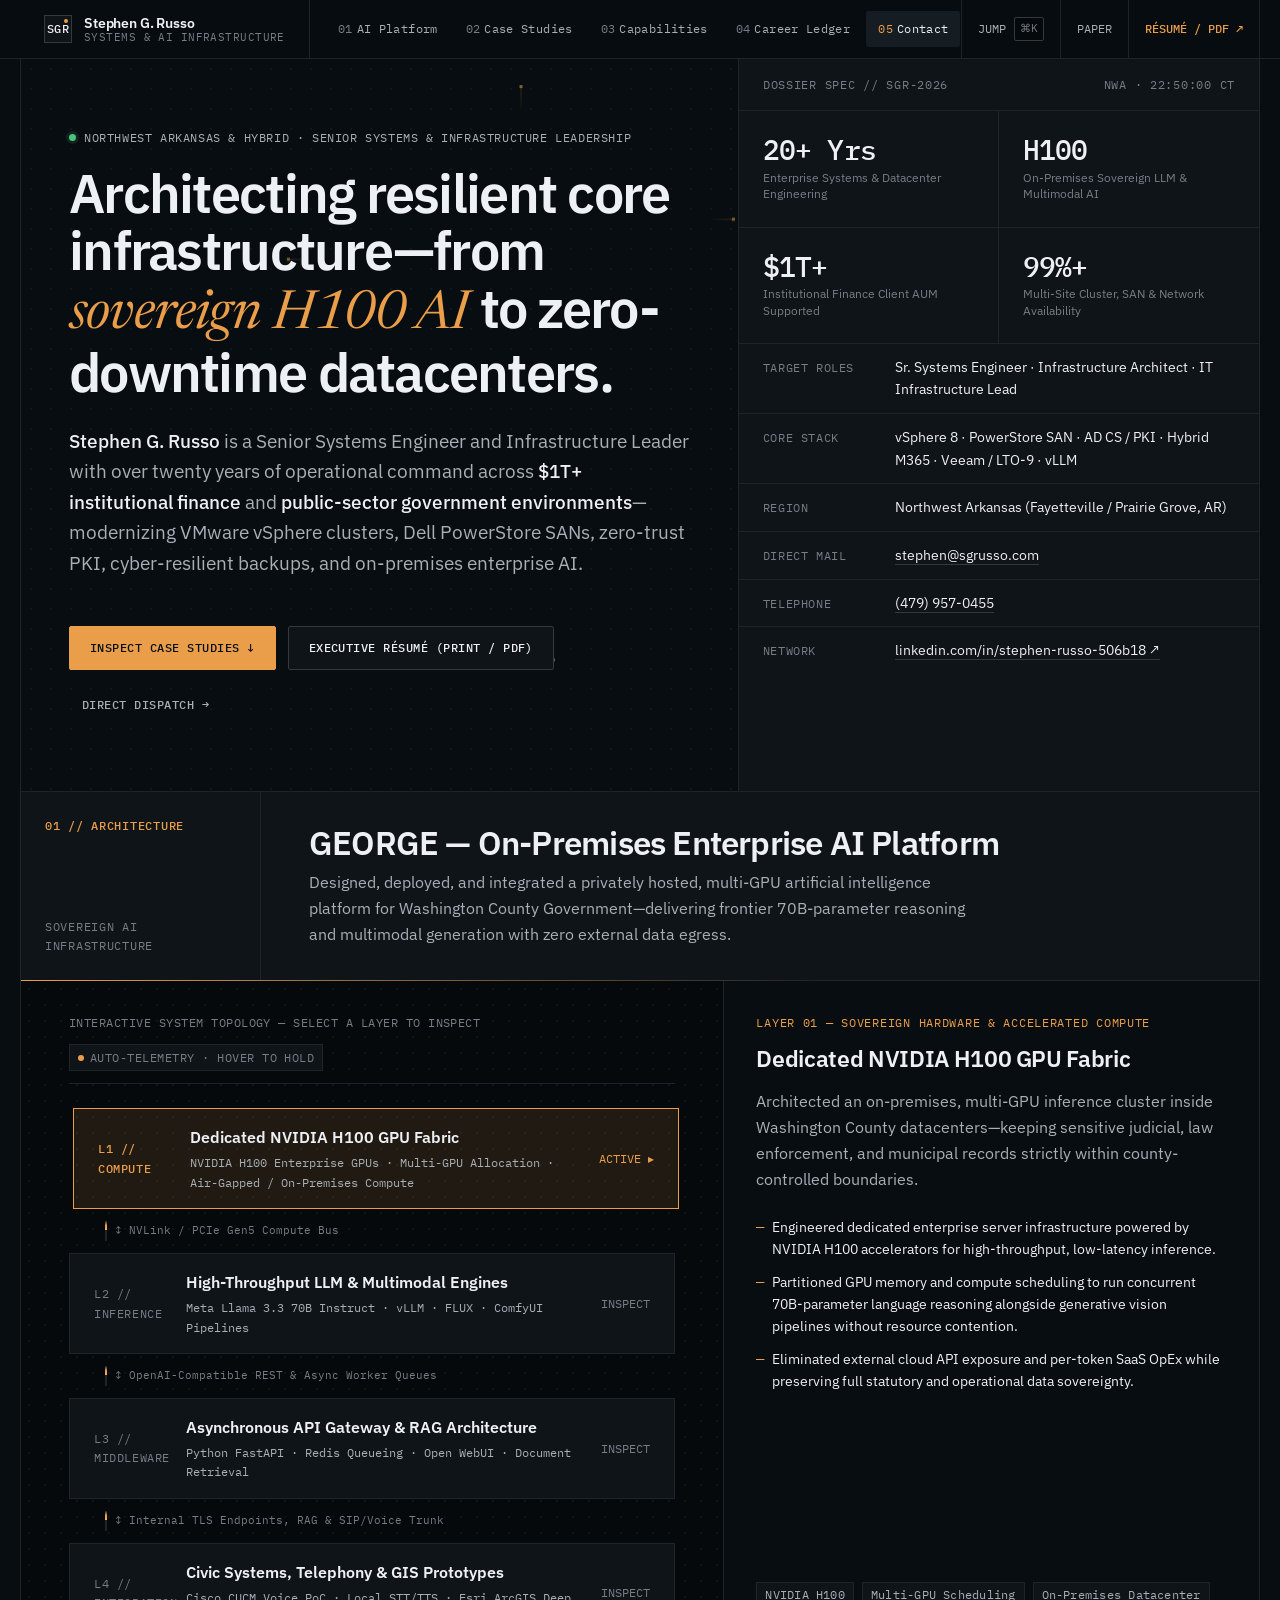
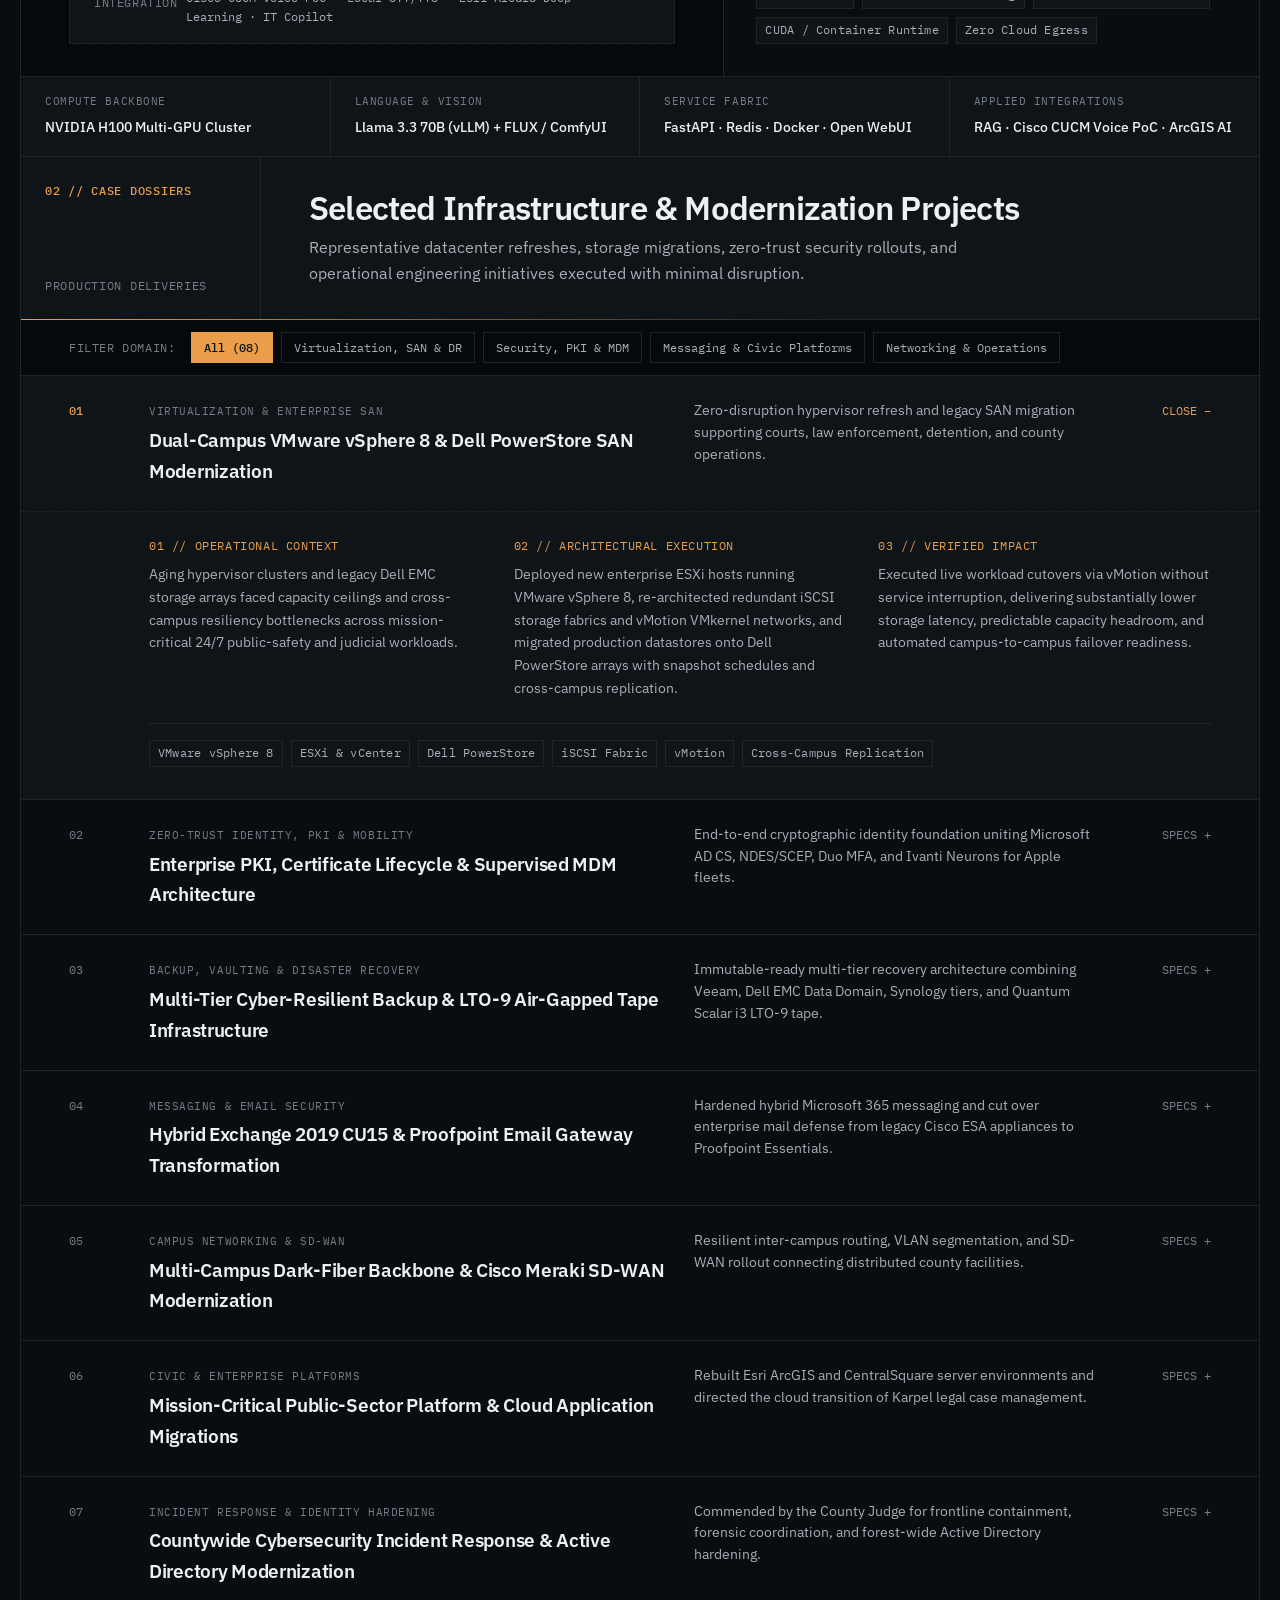
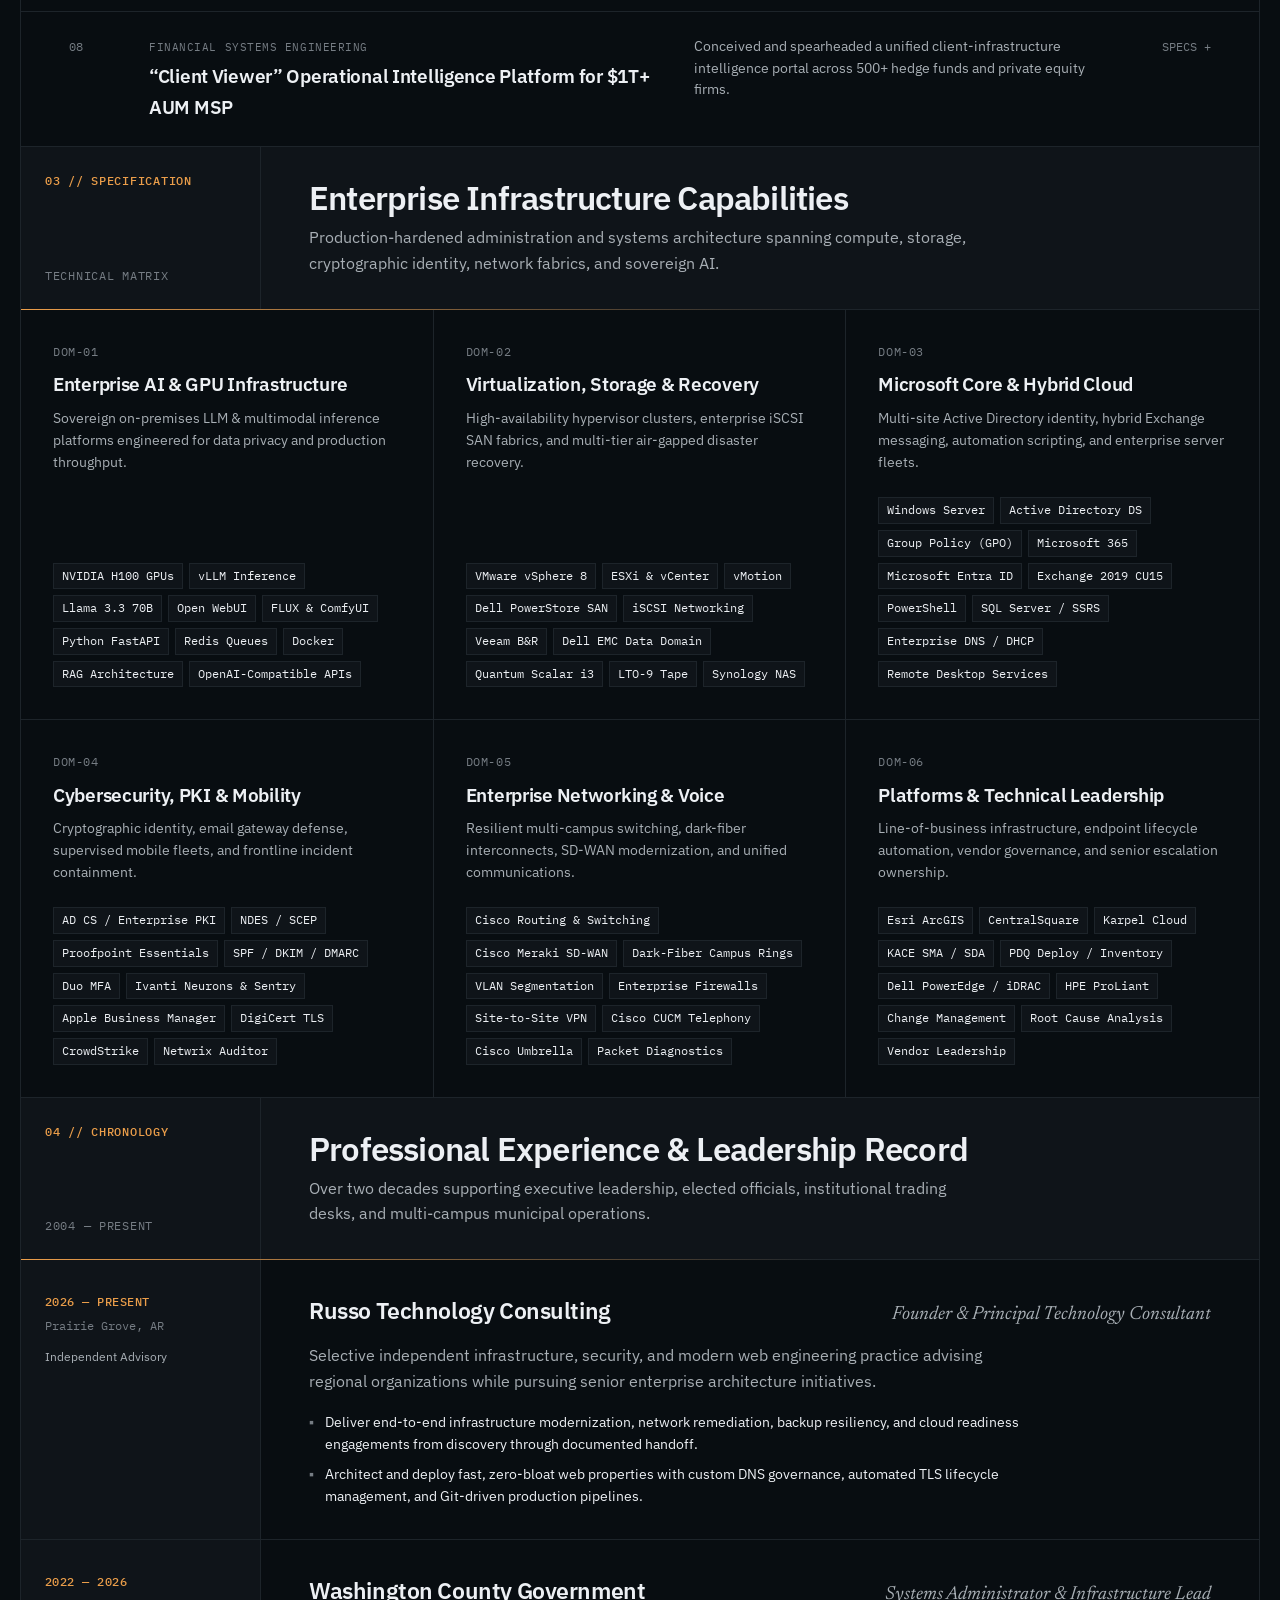
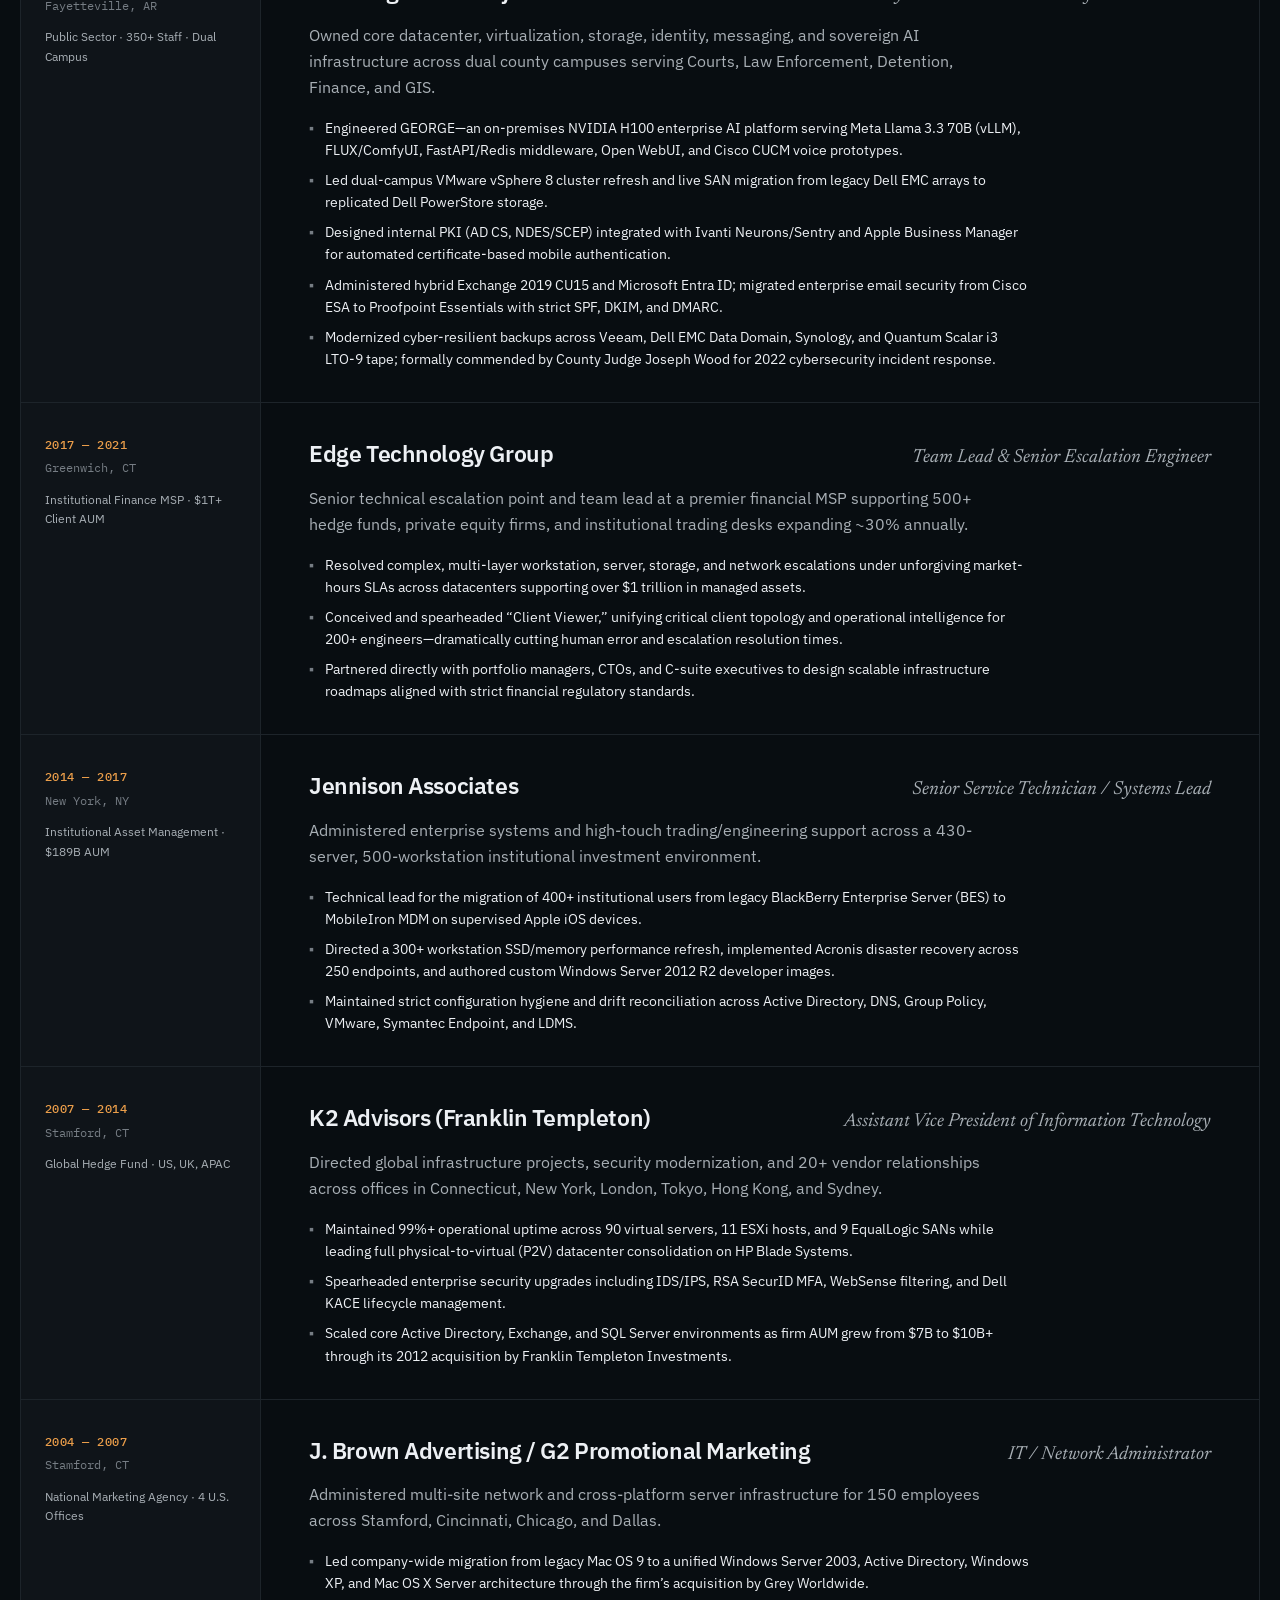
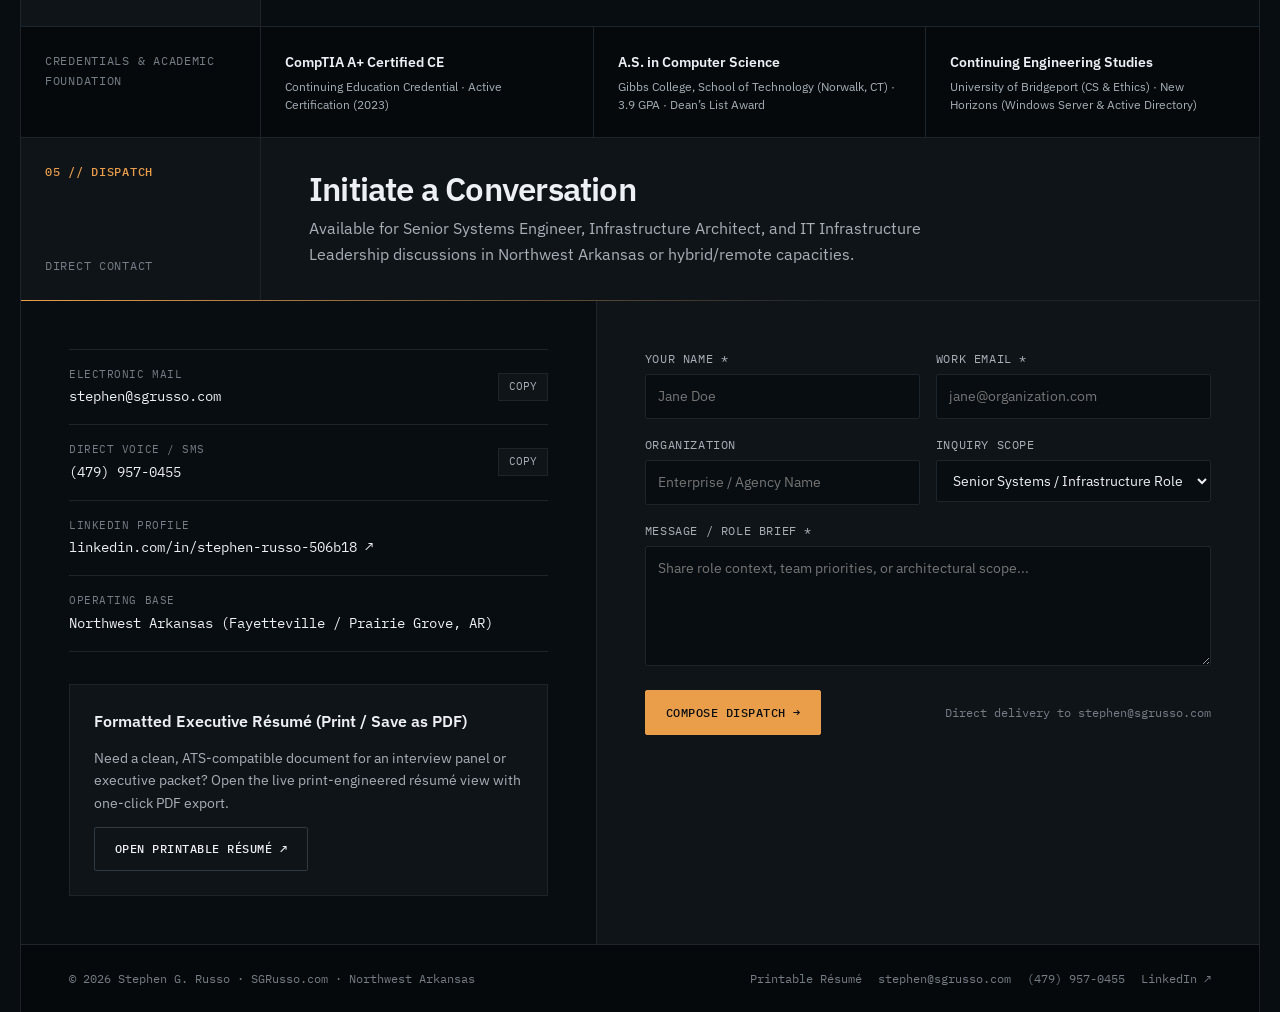
==== commit ff445c1a: "Add Linear/Stripe-caliber kinetic telemetry, blueprint choreography, and fluid accordion physics" ====
--- a/index.html
+++ b/index.html
@@ -135,6 +135,9 @@
         </button>
       </div>
     </div>
+    <div class="scroll-progress-track" aria-hidden="true">
+      <div class="scroll-progress-bar" id="scroll-progress-bar"></div>
+    </div>
   </header>
 
   <div class="dossier-shell" id="top">
@@ -142,49 +145,50 @@
       <!-- 00 // Asymmetric Blueprint Hero -->
       <section class="hero-section" aria-labelledby="hero-heading">
         <div class="hero-editorial">
-          <div>
-            <div class="telemetry-line">
+          <canvas id="hero-signal-canvas" class="hero-signal-canvas" aria-hidden="true"></canvas>
+          <div class="hero-content-layer">
+            <div class="telemetry-line hero-stagger hero-stagger-1">
               <span class="status-dot" aria-hidden="true"></span>
               <span>Northwest Arkansas &amp; Hybrid · Senior Systems &amp; Infrastructure Leadership</span>
             </div>
 
-            <h1 class="hero-headline" id="hero-heading">
+            <h1 class="hero-headline hero-stagger hero-stagger-2" id="hero-heading">
               Architecting resilient core infrastructure—from <em>sovereign H100 AI</em> to zero-downtime datacenters.
             </h1>
 
-            <p class="hero-lead">
+            <p class="hero-lead hero-stagger hero-stagger-3">
               <strong>Stephen G. Russo</strong> is a Senior Systems Engineer and Infrastructure Leader with over twenty years of operational command across <strong>$1T+ institutional finance</strong> and <strong>public-sector government environments</strong>—modernizing VMware vSphere clusters, Dell PowerStore SANs, zero-trust PKI, cyber-resilient backups, and on-premises enterprise AI.
             </p>
           </div>
 
-          <div class="hero-actions">
+          <div class="hero-actions hero-content-layer hero-stagger hero-stagger-4">
             <a href="#case-studies" class="btn btn-primary">Inspect Case Studies ↓</a>
             <a href="resume.html" class="btn btn-secondary">Executive Résumé (Print / PDF)</a>
             <a href="#contact" class="btn btn-ghost">Direct Dispatch →</a>
           </div>
         </div>
 
-        <aside class="hero-ledger" aria-label="Executive Specification Summary">
+        <aside class="hero-ledger hero-stagger hero-stagger-3" aria-label="Executive Specification Summary">
           <div class="ledger-header">
             <span>Dossier Spec // SGR-2026</span>
-            <span>REV 04.26</span>
+            <span id="live-clock">REV 04.26</span>
           </div>
 
           <div class="ledger-metrics">
-            <div class="metric-cell">
-              <span class="metric-value">20+ Yrs</span>
+            <div class="metric-cell spotlight-surface">
+              <span class="metric-value" data-metric-target="20" data-metric-suffix="+ Yrs">20+ Yrs</span>
               <span class="metric-label">Enterprise Systems &amp; Datacenter Engineering</span>
             </div>
-            <div class="metric-cell">
-              <span class="metric-value">H100</span>
+            <div class="metric-cell spotlight-surface">
+              <span class="metric-value" data-metric-decode="H100">H100</span>
               <span class="metric-label">On-Premises Sovereign LLM &amp; Multimodal AI</span>
             </div>
-            <div class="metric-cell">
-              <span class="metric-value">$1T+</span>
+            <div class="metric-cell spotlight-surface">
+              <span class="metric-value" data-metric-prefix="$" data-metric-target="1" data-metric-suffix="T+">$1T+</span>
               <span class="metric-label">Institutional Finance Client AUM Supported</span>
             </div>
-            <div class="metric-cell">
-              <span class="metric-value">99%+</span>
+            <div class="metric-cell spotlight-surface">
+              <span class="metric-value" data-metric-target="99" data-metric-suffix="%+">99%+</span>
               <span class="metric-label">Multi-Site Cluster, SAN &amp; Network Availability</span>
             </div>
           </div>
@@ -239,11 +243,14 @@
           </div>
         </div>
 
-        <div class="george-layout">
+        <div class="george-layout" id="george-layout">
           <div class="george-diagram-pane">
             <div class="diagram-toolbar">
               <span class="diagram-caption">Interactive System Topology — Select a layer to inspect</span>
-              <span class="diagram-caption">ENV: ON-PREM COUNTY DATACENTER</span>
+              <span class="diagram-caption tour-badge" id="george-tour-status">
+                <span class="tour-dot" aria-hidden="true"></span>
+                <span>AUTO-TELEMETRY · HOVER TO HOLD</span>
+              </span>
             </div>
 
             <div
--- a/css/styles.css
+++ b/css/styles.css
@@ -287,6 +287,8 @@
 }
 
 .hero-editorial {
+  position: relative;
+  overflow: hidden;
   padding: var(--space-8) var(--space-7);
   display: flex;
   flex-direction: column;
@@ -295,6 +297,21 @@
   border-right: 1px solid var(--border-subtle);
   background-image: radial-gradient(var(--grid-dot) 1px, transparent 1px);
   background-size: 20px 20px;
+}
+
+.hero-signal-canvas {
+  position: absolute;
+  inset: 0;
+  width: 100%;
+  height: 100%;
+  pointer-events: none;
+  z-index: 0;
+  opacity: 0.85;
+}
+
+.hero-content-layer {
+  position: relative;
+  z-index: 1;
 }
 
 .telemetry-line {
@@ -315,6 +332,7 @@
   background-color: var(--status-ok);
   box-shadow: 0 0 0 3px var(--status-ok-subtle);
   flex-shrink: 0;
+  animation: statusPulse 2.8s ease-in-out infinite;
 }
 
 .hero-headline {
@@ -949,15 +967,33 @@
   color: var(--accent-primary);
 }
 
+.case-detail-shell {
+  display: grid;
+  grid-template-rows: 0fr;
+  transition: grid-template-rows 360ms var(--ease-out);
+  background-color: var(--bg-surface);
+}
+
+.case-item.is-open .case-detail-shell {
+  grid-template-rows: 1fr;
+}
+
+.case-detail-inner {
+  overflow: hidden;
+  min-height: 0;
+}
+
 .case-detail {
-  display: none;
   padding: 0 var(--space-7) var(--space-6) calc(var(--space-7) + 56px + var(--space-5));
-  background-color: var(--bg-surface);
   border-top: 1px dashed var(--border-subtle);
+  opacity: 0;
+  transform: translateY(-6px);
+  transition: opacity 260ms ease, transform 320ms var(--ease-out);
 }
 
 .case-item.is-open .case-detail {
-  display: block;
+  opacity: 1;
+  transform: translateY(0);
 }
 
 .case-detail-grid {
@@ -1711,3 +1747,337 @@
     display: none;
   }
 }
+
+
+/* ==========================================================================
+   Kinetic Engineering Layer — Telemetry Pulses, Blueprint Choreography,
+   Fluid View Transitions & Tactile Cursor Illumination
+   ========================================================================== */
+
+/* 1. Sticky Header Read-Progress Telemetry Line */
+.scroll-progress-track {
+  position: absolute;
+  left: 0;
+  right: 0;
+  bottom: -1px;
+  height: 2px;
+  background: transparent;
+  pointer-events: none;
+  overflow: hidden;
+}
+
+.scroll-progress-bar {
+  width: 100%;
+  height: 100%;
+  background: linear-gradient(90deg, var(--accent-primary), var(--accent-hover));
+  transform-origin: 0 50%;
+  transform: scaleX(0);
+  will-change: transform;
+}
+
+/* 2. Status Heartbeat & Button Micro-Physics */
+@keyframes statusPulse {
+  0%, 100% {
+    box-shadow: 0 0 0 3px var(--status-ok-subtle);
+    opacity: 1;
+  }
+  50% {
+    box-shadow: 0 0 0 7px transparent;
+    opacity: 0.78;
+  }
+}
+
+.btn {
+  position: relative;
+  transition: transform 180ms var(--ease-out),
+              background-color var(--duration-fast) ease,
+              border-color var(--duration-fast) ease,
+              color var(--duration-fast) ease,
+              box-shadow 180ms var(--ease-out);
+}
+
+.btn:hover {
+  transform: translateY(-1px);
+}
+
+.btn:active {
+  transform: translateY(0);
+}
+
+/* 3. Hero Entrance Stagger */
+@keyframes heroRise {
+  from {
+    opacity: 0;
+    transform: translateY(14px);
+  }
+  to {
+    opacity: 1;
+    transform: translateY(0);
+  }
+}
+
+.hero-stagger {
+  animation: heroRise 680ms var(--ease-out) both;
+}
+
+.hero-stagger-1 { animation-delay: 40ms; }
+.hero-stagger-2 { animation-delay: 120ms; }
+.hero-stagger-3 { animation-delay: 210ms; }
+.hero-stagger-4 { animation-delay: 300ms; }
+
+/* 4. GEORGE AI Data-Packet Signal Conduits, Tour Progress & Inspector Crossfade */
+.tour-badge {
+  display: inline-flex;
+  align-items: center;
+  gap: 6px;
+  padding: 3px 8px;
+  border: 1px solid var(--border-subtle);
+  background-color: var(--bg-surface);
+  transition: border-color var(--duration-fast) ease, color var(--duration-fast) ease;
+}
+
+.tour-dot {
+  width: 6px;
+  height: 6px;
+  border-radius: 50%;
+  background-color: var(--accent-primary);
+  animation: statusPulse 2s ease-in-out infinite;
+}
+
+.tour-badge.is-paused .tour-dot {
+  background-color: var(--ink-muted);
+  animation: none;
+}
+
+.topology-node {
+  overflow: hidden;
+}
+
+.topology-node:hover {
+  transform: translateX(3px);
+}
+
+.topology-node.is-selected {
+  transform: translateX(4px);
+}
+
+/* Auto-tour timer sweep along bottom of active GEORGE layer */
+@keyframes tourSweep {
+  from { transform: scaleX(0); }
+  to { transform: scaleX(1); }
+}
+
+.topology-node.is-selected.is-touring::after {
+  content: "";
+  position: absolute;
+  left: 0;
+  right: 0;
+  bottom: 0;
+  height: 2px;
+  background-color: var(--accent-primary);
+  opacity: 0.65;
+  transform-origin: 0 50%;
+  animation: tourSweep 5200ms linear forwards;
+}
+
+.connector-line {
+  position: relative;
+  width: 2px;
+  height: 20px;
+  background-color: var(--border-subtle);
+  overflow: hidden;
+}
+
+@keyframes packetDrop {
+  0% {
+    transform: translateY(-100%);
+    opacity: 0;
+  }
+  30% {
+    opacity: 1;
+  }
+  80% {
+    opacity: 1;
+  }
+  100% {
+    transform: translateY(220%);
+    opacity: 0;
+  }
+}
+
+.connector-line::after {
+  content: "";
+  position: absolute;
+  left: 0;
+  top: 0;
+  width: 100%;
+  height: 9px;
+  background: linear-gradient(180deg, transparent, var(--accent-primary), var(--accent-hover));
+  animation: packetDrop 2.1s cubic-bezier(0.4, 0, 0.2, 1) infinite;
+}
+
+.topology-connector:nth-of-type(2) .connector-line::after {
+  animation-delay: 0.55s;
+}
+
+.topology-connector:nth-of-type(3) .connector-line::after {
+  animation-delay: 1.1s;
+}
+
+@keyframes inspectorFadeSlide {
+  from {
+    opacity: 0;
+    transform: translateY(8px);
+  }
+  to {
+    opacity: 1;
+    transform: translateY(0);
+  }
+}
+
+.inspector-content-anim {
+  display: flex;
+  flex-direction: column;
+  justify-content: space-between;
+  gap: var(--space-6);
+  height: 100%;
+  animation: inspectorFadeSlide 320ms var(--ease-out) both;
+}
+
+/* 5. Blueprint Scroll-Reveal & Hairline Plotting Choreography */
+.section-rail {
+  position: relative;
+}
+
+.section-rail::after {
+  content: "";
+  position: absolute;
+  left: 0;
+  right: 0;
+  bottom: -1px;
+  height: 1px;
+  background: linear-gradient(90deg, var(--accent-primary), transparent 65%);
+  transform-origin: 0 50%;
+  transform: scaleX(0);
+  transition: transform 900ms var(--ease-out);
+  pointer-events: none;
+}
+
+.section-rail.is-revealed::after {
+  transform: scaleX(1);
+}
+
+.reveal-block {
+  opacity: 0;
+  transform: translateY(16px);
+  transition: opacity 560ms var(--ease-out),
+              transform 560ms var(--ease-out);
+  transition-delay: var(--reveal-delay, 0ms);
+}
+
+.reveal-block.is-revealed {
+  opacity: 1;
+  transform: translateY(0);
+}
+
+/* Case Study Filter Re-entry Animation */
+@keyframes caseFilterIn {
+  from {
+    opacity: 0;
+    transform: translateY(8px);
+  }
+  to {
+    opacity: 1;
+    transform: translateY(0);
+  }
+}
+
+.case-item.is-filtering-in {
+  animation: caseFilterIn 280ms var(--ease-out) both;
+}
+
+.case-trigger {
+  transition: background-color var(--duration-fast) ease,
+              padding-left 200ms var(--ease-out);
+}
+
+.case-trigger:hover .case-title {
+  color: var(--accent-primary);
+  transition: color var(--duration-fast) ease;
+}
+
+/* 6. Tactile Cursor-Tracked Surface Illumination (Linear-Style Subtle Sheen) */
+.spotlight-surface {
+  position: relative;
+  overflow: hidden;
+}
+
+.spotlight-surface::before {
+  content: "";
+  position: absolute;
+  inset: 0;
+  pointer-events: none;
+  opacity: 0;
+  transition: opacity 260ms ease;
+  background: radial-gradient(
+    360px circle at var(--mx, 50%) var(--my, 50%),
+    color-mix(in oklch, var(--accent-primary) 11%, transparent),
+    transparent 65%
+  );
+}
+
+.spotlight-surface:hover::before {
+  opacity: 1;
+}
+
+.cap-items li,
+.spec-tag {
+  transition: border-color var(--duration-fast) ease,
+              color var(--duration-fast) ease,
+              transform 160ms var(--ease-out);
+}
+
+.cap-items li:hover,
+.spec-tag:hover {
+  border-color: var(--accent-border);
+  color: var(--ink-primary);
+  transform: translateY(-1px);
+}
+
+/* Command Palette Entrance */
+@keyframes cmdModalIn {
+  from {
+    opacity: 0;
+    transform: translateY(-8px) scale(0.985);
+  }
+  to {
+    opacity: 1;
+    transform: translateY(0) scale(1);
+  }
+}
+
+.cmd-backdrop:not([hidden]) .cmd-dialog {
+  animation: cmdModalIn 200ms var(--ease-out) both;
+}
+
+/* Native View Transition Polish for Slate <-> Paper Switch */
+::view-transition-old(root),
+::view-transition-new(root) {
+  animation-duration: 280ms;
+  animation-timing-function: cubic-bezier(0.16, 1, 0.3, 1);
+}
+
+@media (prefers-reduced-motion: reduce) {
+  .hero-stagger,
+  .reveal-block {
+    opacity: 1 !important;
+    transform: none !important;
+    animation: none !important;
+  }
+  .connector-line::after,
+  .topology-node.is-selected.is-touring::after,
+  .status-dot,
+  .tour-dot {
+    animation: none !important;
+  }
+}
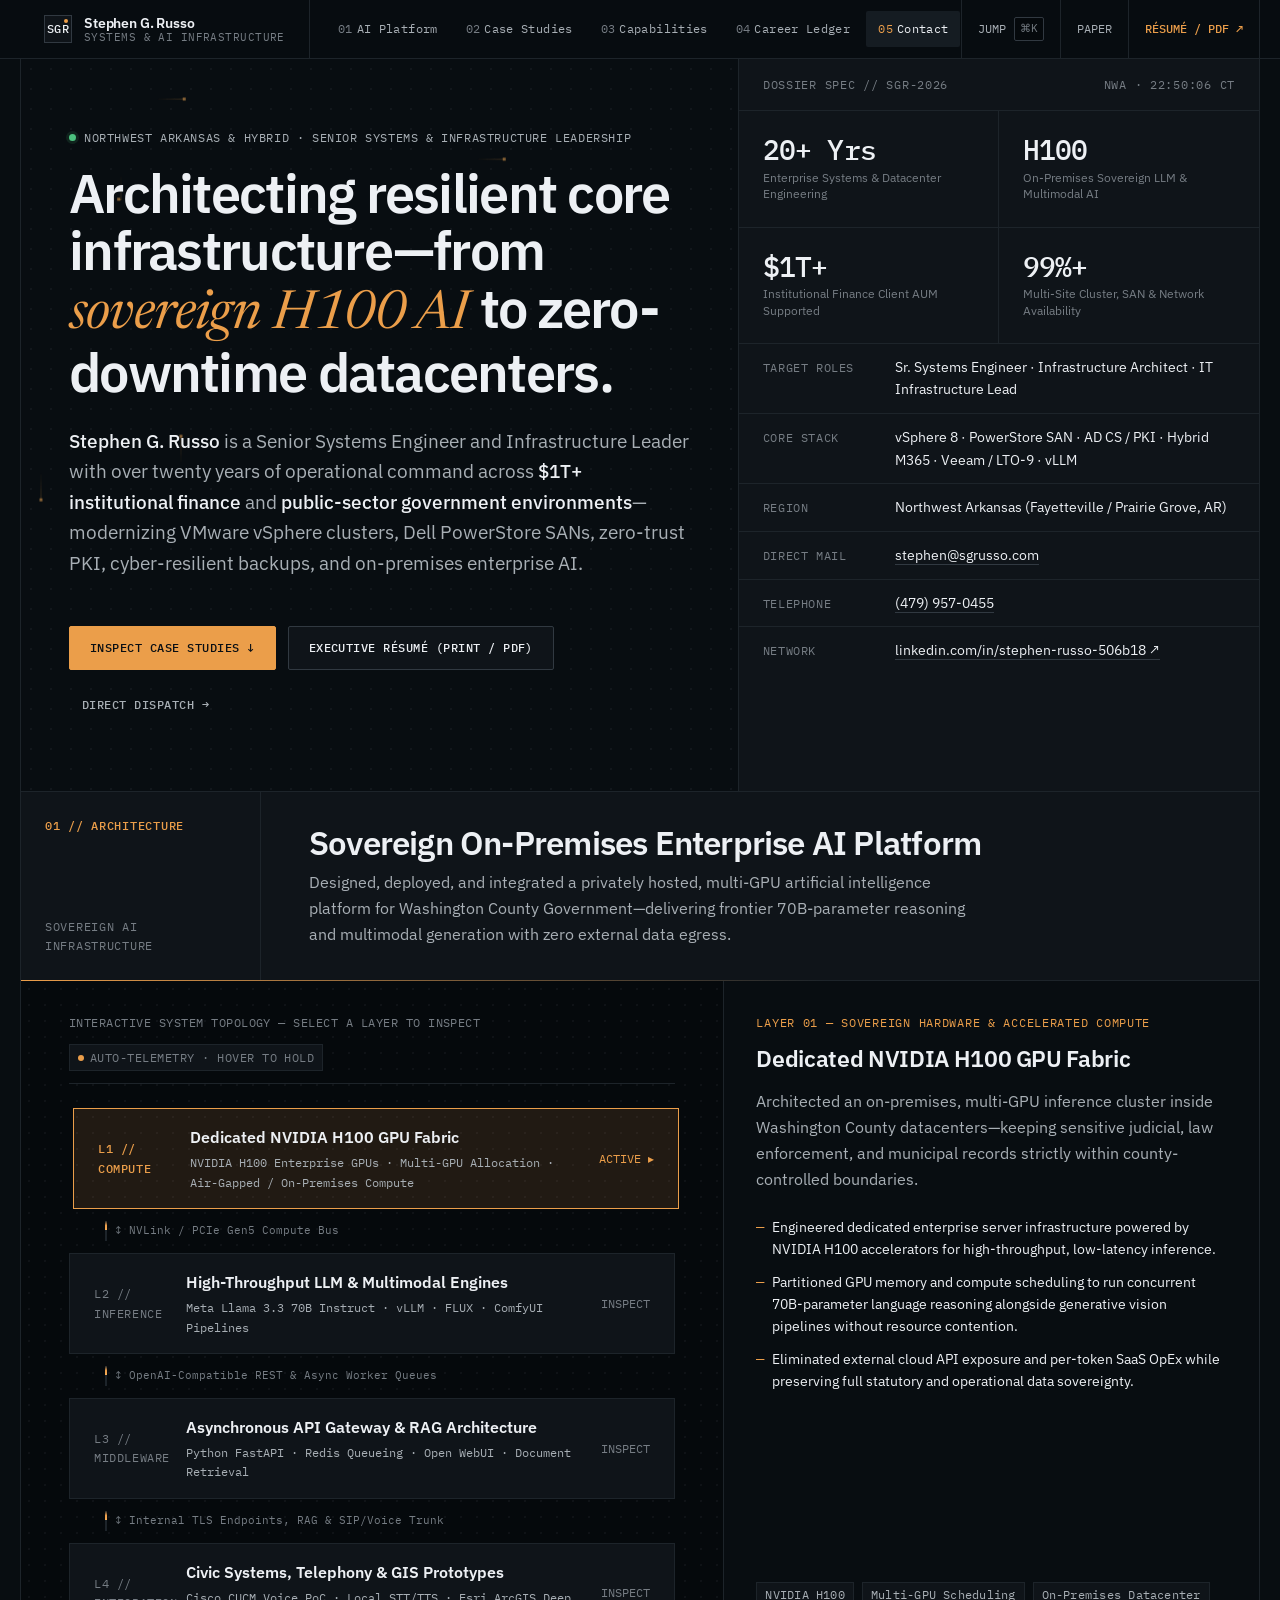
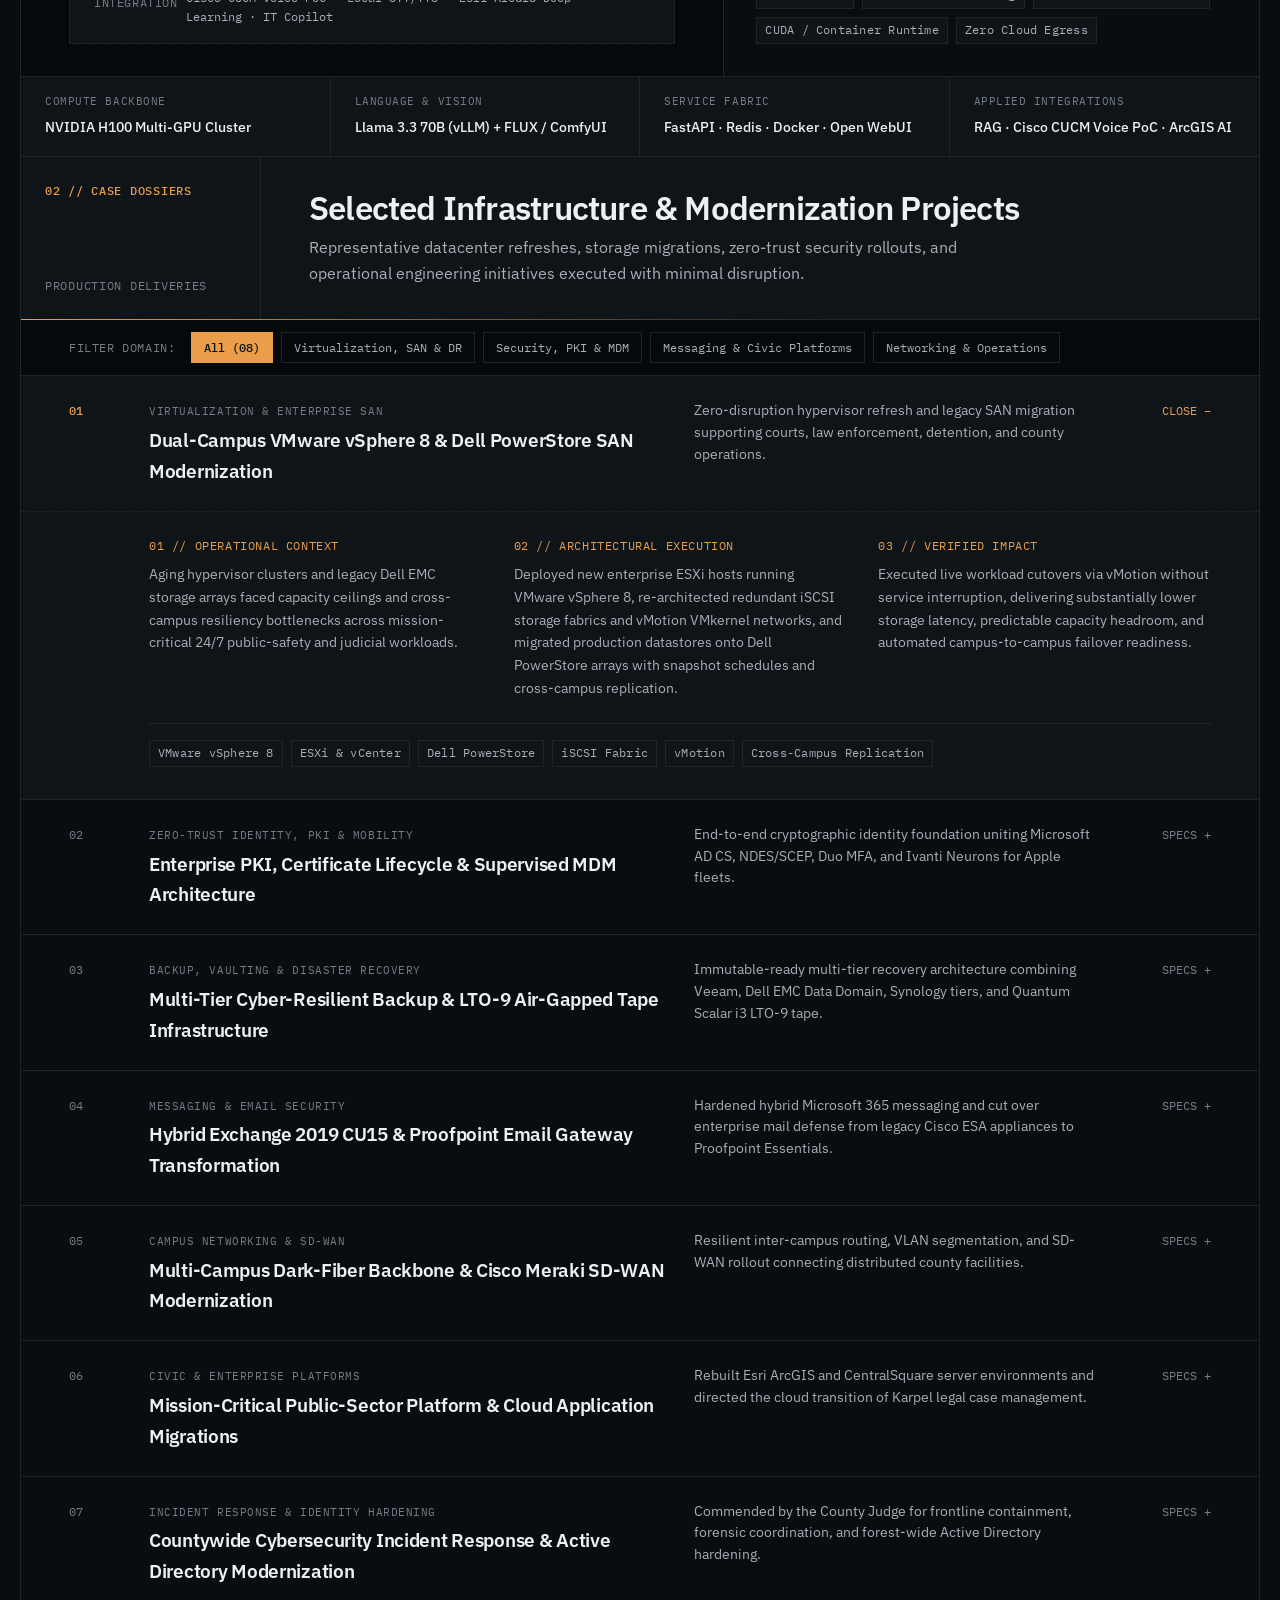
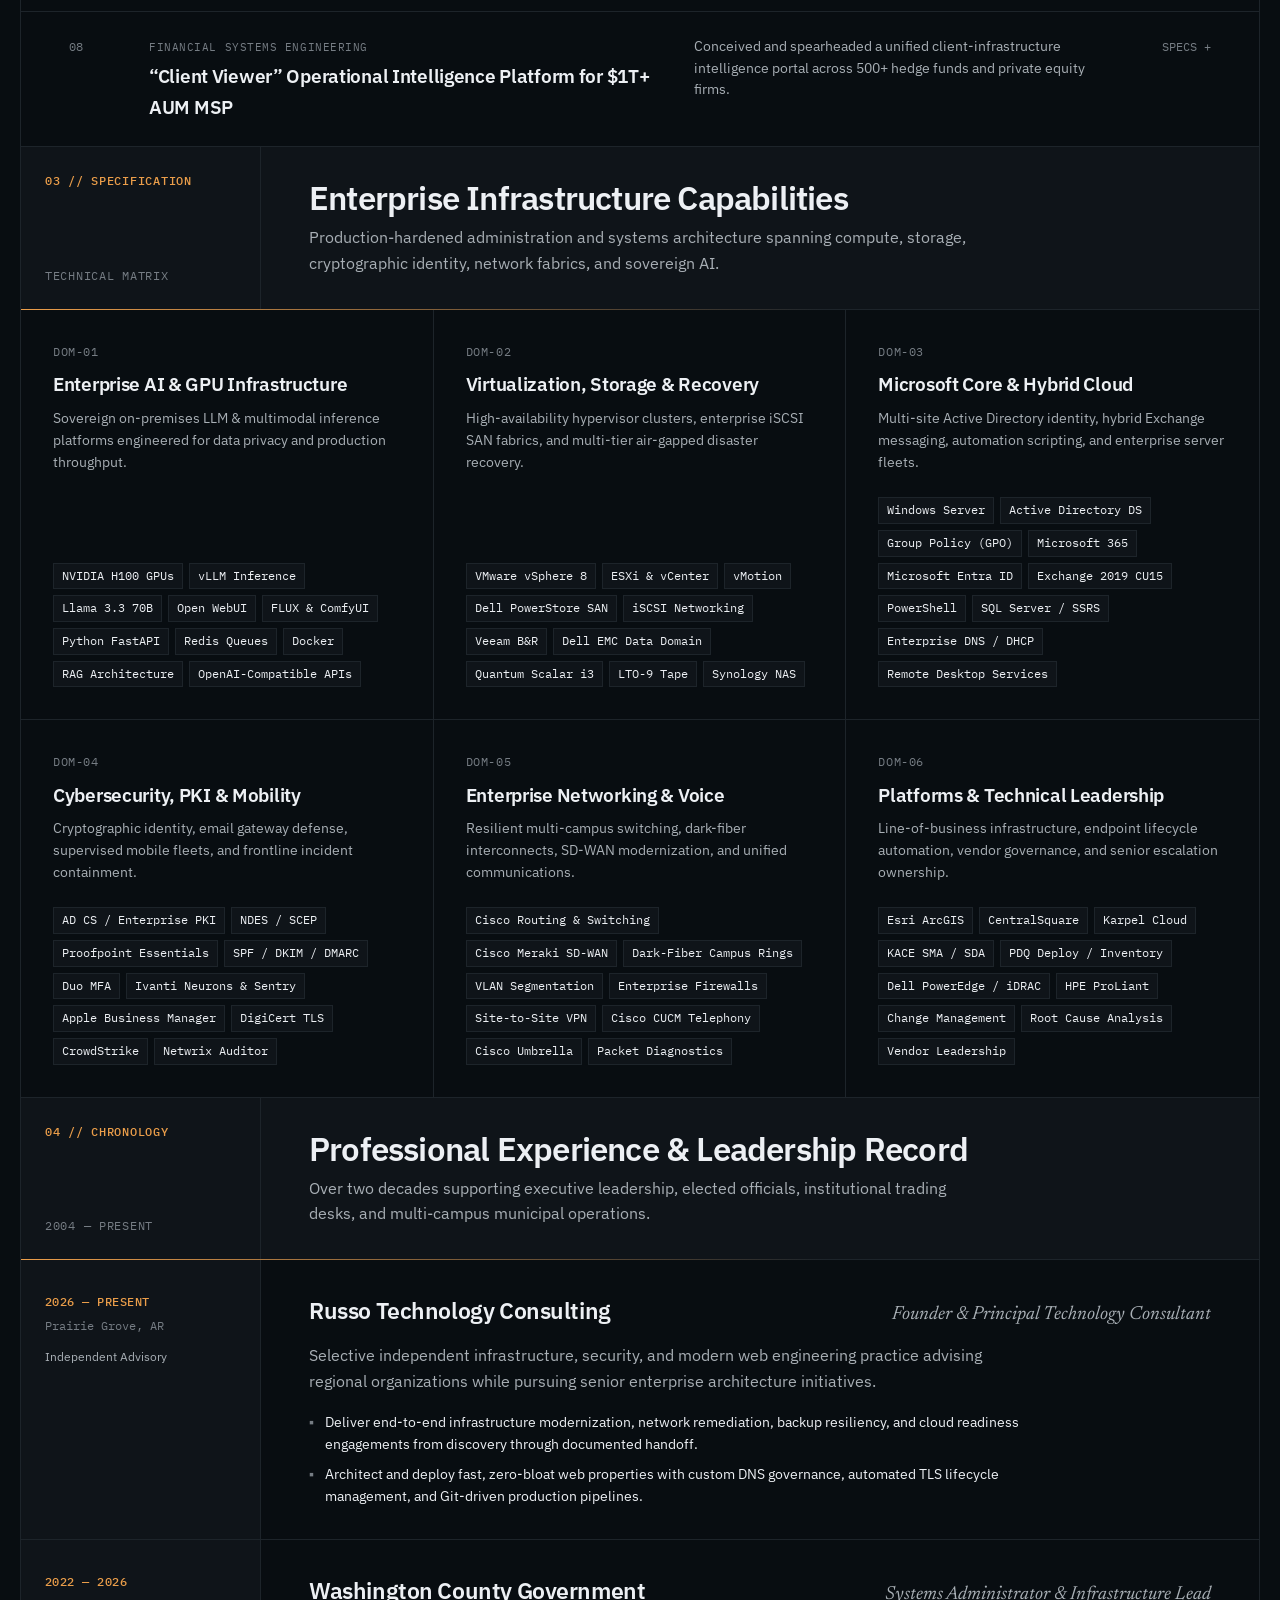
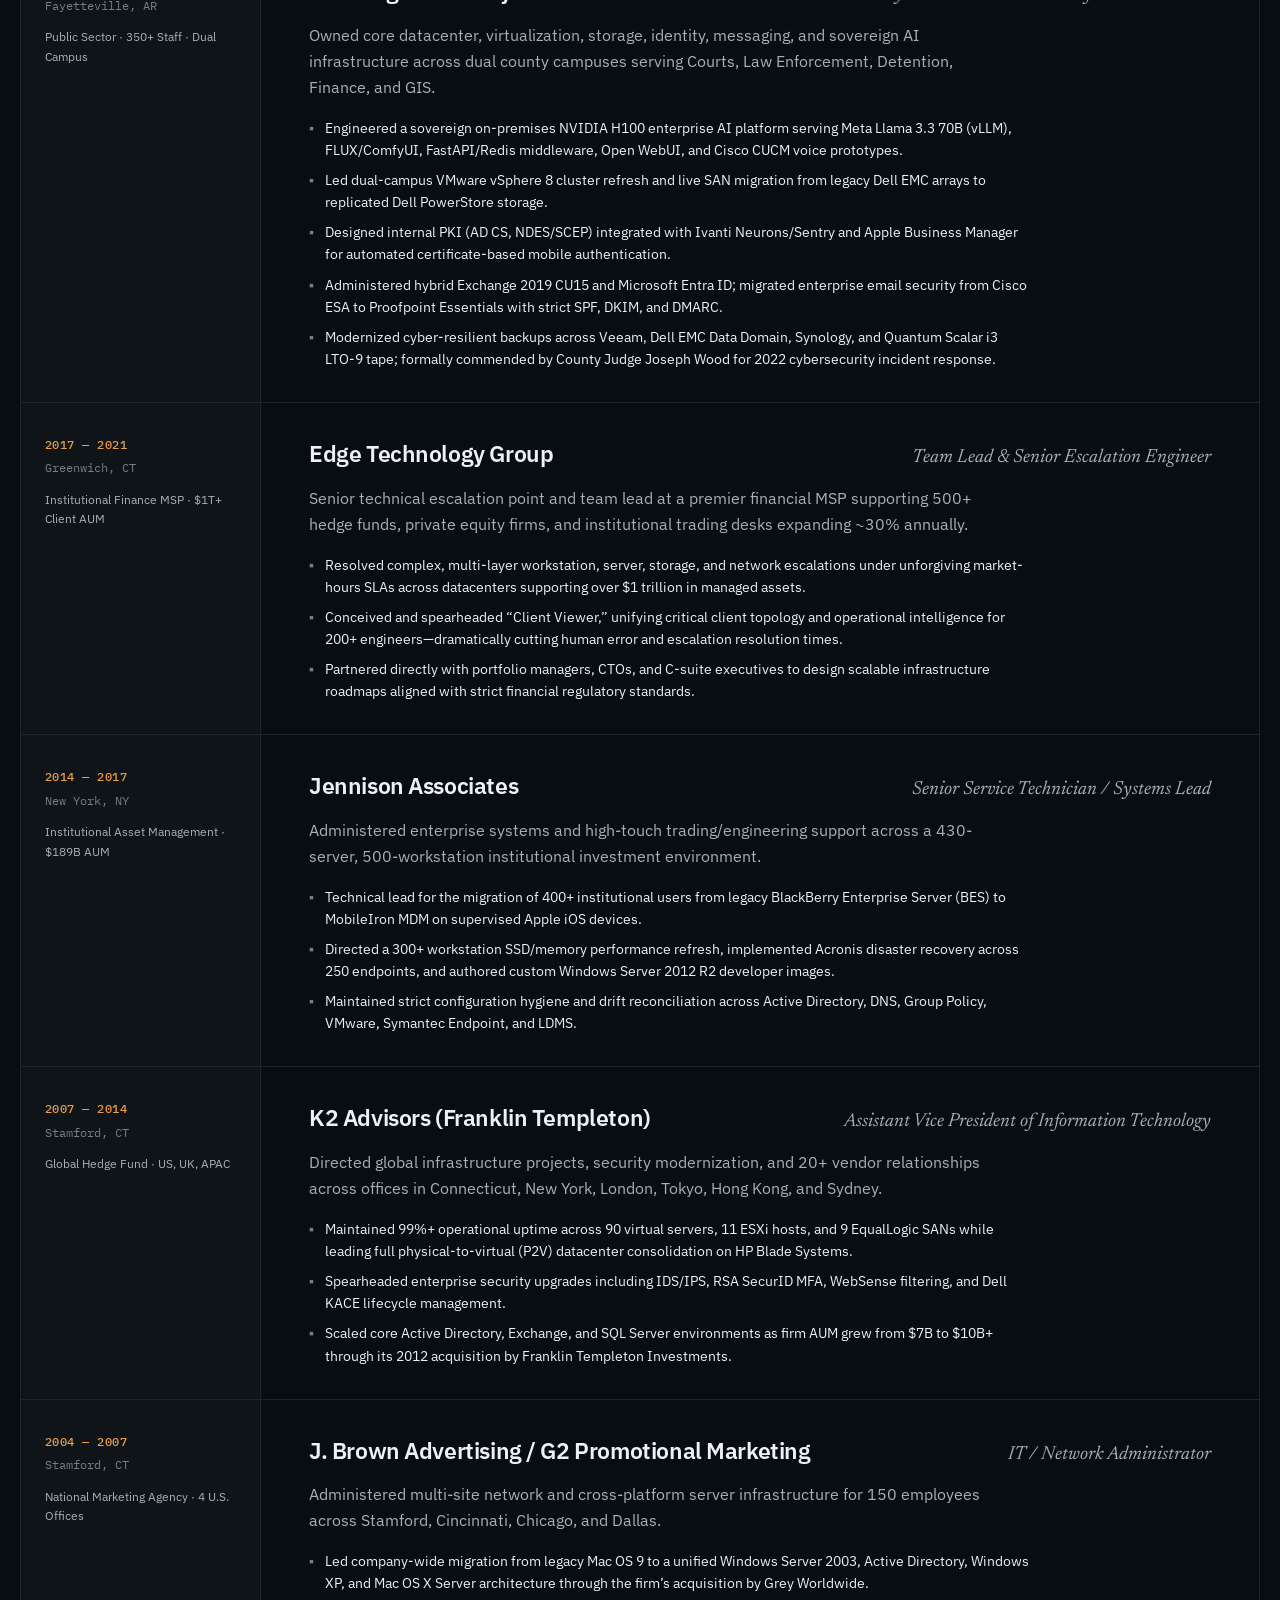
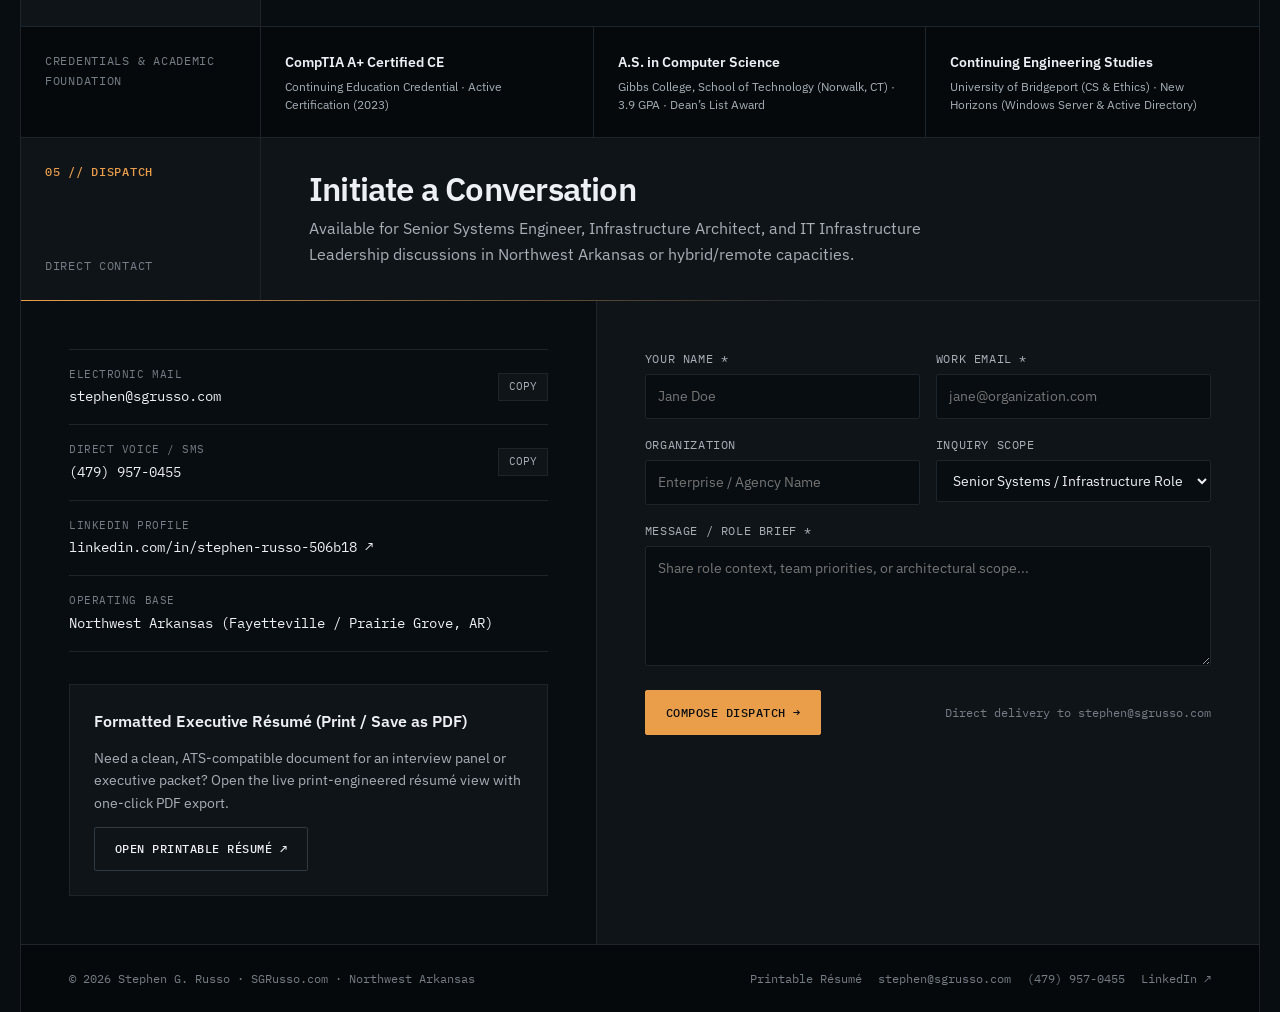
==== commit 89a31e14: "Generalize on-premises enterprise AI platform naming across UI and codebase" ====
--- a/index.html
+++ b/index.html
@@ -226,7 +226,7 @@
         </aside>
       </section>
 
-      <!-- 01 // Flagship Spotlight: GEORGE On-Premises Enterprise AI Platform -->
+      <!-- 01 // Flagship Spotlight: Sovereign On-Premises Enterprise AI Platform -->
       <section class="dossier-section" id="ai-architecture" aria-labelledby="ai-heading">
         <div class="section-rail">
           <div class="section-index-cell">
@@ -235,7 +235,7 @@
           </div>
           <div class="section-title-cell">
             <h2 class="section-title" id="ai-heading">
-              GEORGE — On-Premises Enterprise AI Platform
+              Sovereign On-Premises Enterprise AI Platform
             </h2>
             <p class="section-subtitle">
               Designed, deployed, and integrated a privately hosted, multi-GPU artificial intelligence platform for Washington County Government—delivering frontier 70B-parameter reasoning and multimodal generation with zero external data egress.
@@ -243,11 +243,11 @@
           </div>
         </div>
 
-        <div class="george-layout" id="george-layout">
-          <div class="george-diagram-pane">
+        <div class="ai-platform-layout" id="ai-platform-layout">
+          <div class="ai-diagram-pane">
             <div class="diagram-toolbar">
               <span class="diagram-caption">Interactive System Topology — Select a layer to inspect</span>
-              <span class="diagram-caption tour-badge" id="george-tour-status">
+              <span class="diagram-caption tour-badge" id="ai-tour-status">
                 <span class="tour-dot" aria-hidden="true"></span>
                 <span>AUTO-TELEMETRY · HOVER TO HOLD</span>
               </span>
@@ -255,17 +255,17 @@
 
             <div
               class="topology-stack"
-              id="george-topology"
+              id="ai-topology"
               role="tablist"
-              aria-label="GEORGE AI Architecture Layers"
+              aria-label="Enterprise AI Architecture Layers"
             >
               <!-- Populated by js/main.js -->
             </div>
           </div>
 
           <div
-            class="george-inspector-pane"
-            id="george-inspector"
+            class="ai-inspector-pane"
+            id="ai-inspector"
             role="tabpanel"
             aria-live="polite"
           >
@@ -273,7 +273,7 @@
           </div>
         </div>
 
-        <div class="george-outcomes-bar">
+        <div class="ai-outcomes-bar">
           <div class="outcome-cell">
             <span class="outcome-kicker">Compute Backbone</span>
             <span class="outcome-text">NVIDIA H100 Multi-GPU Cluster</span>
--- a/css/styles.css
+++ b/css/styles.css
@@ -582,16 +582,16 @@
 }
 
 /* ==========================================================================
-   Section 01 — Flagship Spotlight: GEORGE Enterprise AI Architecture
+   Section 01 — Flagship Spotlight: Sovereign Enterprise AI Architecture
    Interactive Topology Blueprint + Layer Specification Inspector
    ========================================================================== */
 
-.george-layout {
+.ai-platform-layout {
   display: grid;
   grid-template-columns: minmax(0, 1.25fr) minmax(320px, 0.95fr);
 }
 
-.george-diagram-pane {
+.ai-diagram-pane {
   padding: var(--space-6) var(--space-7);
   border-right: 1px solid var(--border-subtle);
   background-color: var(--bg-recessed);
@@ -721,7 +721,7 @@
 }
 
 /* Right Pane: Live Layer Inspector */
-.george-inspector-pane {
+.ai-inspector-pane {
   padding: var(--space-6) var(--space-6);
   display: flex;
   flex-direction: column;
@@ -793,7 +793,7 @@
   letter-spacing: 0.02em;
 }
 
-.george-outcomes-bar {
+.ai-outcomes-bar {
   display: grid;
   grid-template-columns: repeat(4, 1fr);
   border-top: 1px solid var(--border-subtle);
@@ -1563,13 +1563,13 @@
 
 @media (max-width: 1024px) {
   .hero-section,
-  .george-layout,
+  .ai-platform-layout,
   .contact-layout {
     grid-template-columns: 1fr;
   }
 
   .hero-editorial,
-  .george-diagram-pane,
+  .ai-diagram-pane,
   .contact-direct {
     border-right: none;
     border-bottom: 1px solid var(--border-subtle);
@@ -1591,7 +1591,7 @@
     padding: var(--space-5);
   }
 
-  .george-outcomes-bar {
+  .ai-outcomes-bar {
     grid-template-columns: repeat(2, 1fr);
   }
 
@@ -1707,8 +1707,8 @@
   }
 
   .hero-editorial,
-  .george-diagram-pane,
-  .george-inspector-pane,
+  .ai-diagram-pane,
+  .ai-inspector-pane,
   .contact-direct,
   .contact-form-pane {
     padding: var(--space-5);
@@ -1722,7 +1722,7 @@
   }
 
   .capabilities-grid,
-  .george-outcomes-bar,
+  .ai-outcomes-bar,
   .form-row-split {
     grid-template-columns: 1fr;
   }
@@ -1825,7 +1825,7 @@
 .hero-stagger-3 { animation-delay: 210ms; }
 .hero-stagger-4 { animation-delay: 300ms; }
 
-/* 4. GEORGE AI Data-Packet Signal Conduits, Tour Progress & Inspector Crossfade */
+/* 4. Enterprise AI Data-Packet Signal Conduits, Tour Progress & Inspector Crossfade */
 .tour-badge {
   display: inline-flex;
   align-items: center;
@@ -1861,7 +1861,7 @@
   transform: translateX(4px);
 }
 
-/* Auto-tour timer sweep along bottom of active GEORGE layer */
+/* Auto-tour timer sweep along bottom of active AI layer */
 @keyframes tourSweep {
   from { transform: scaleX(0); }
   to { transform: scaleX(1); }
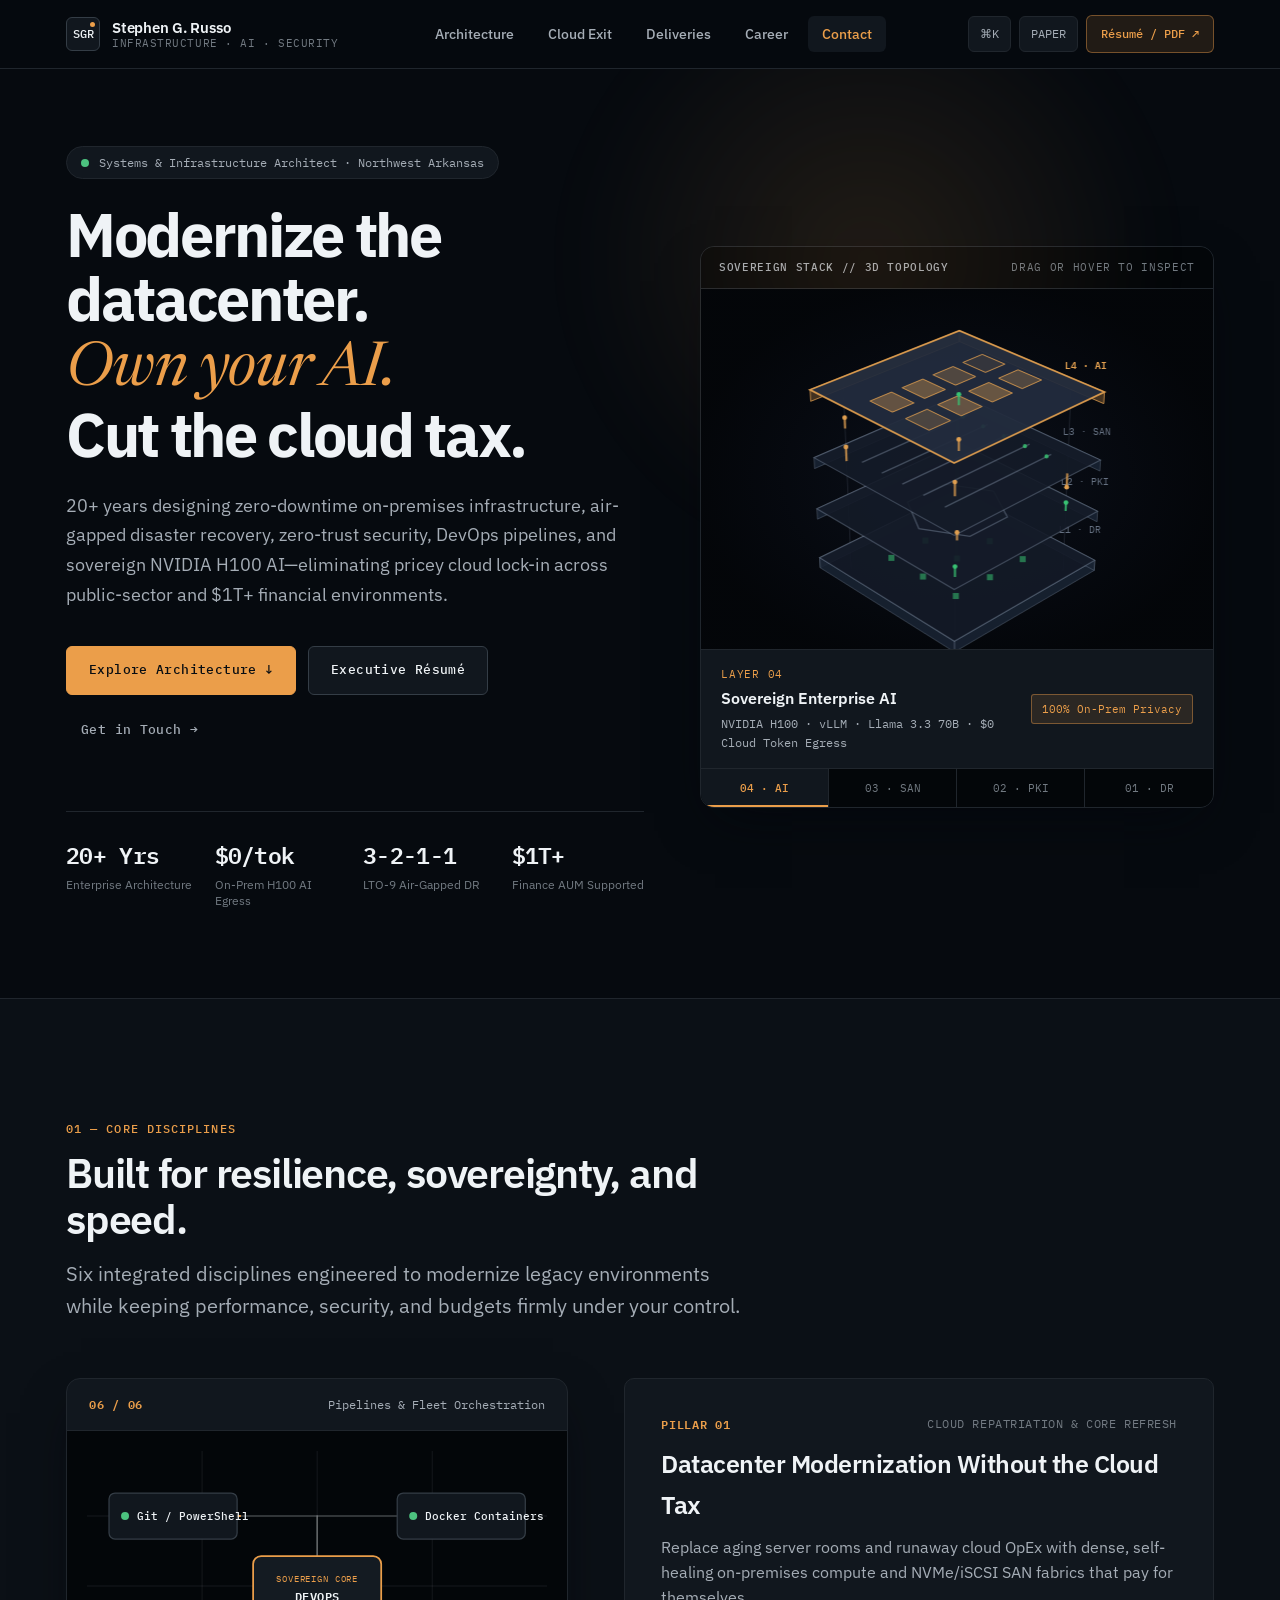
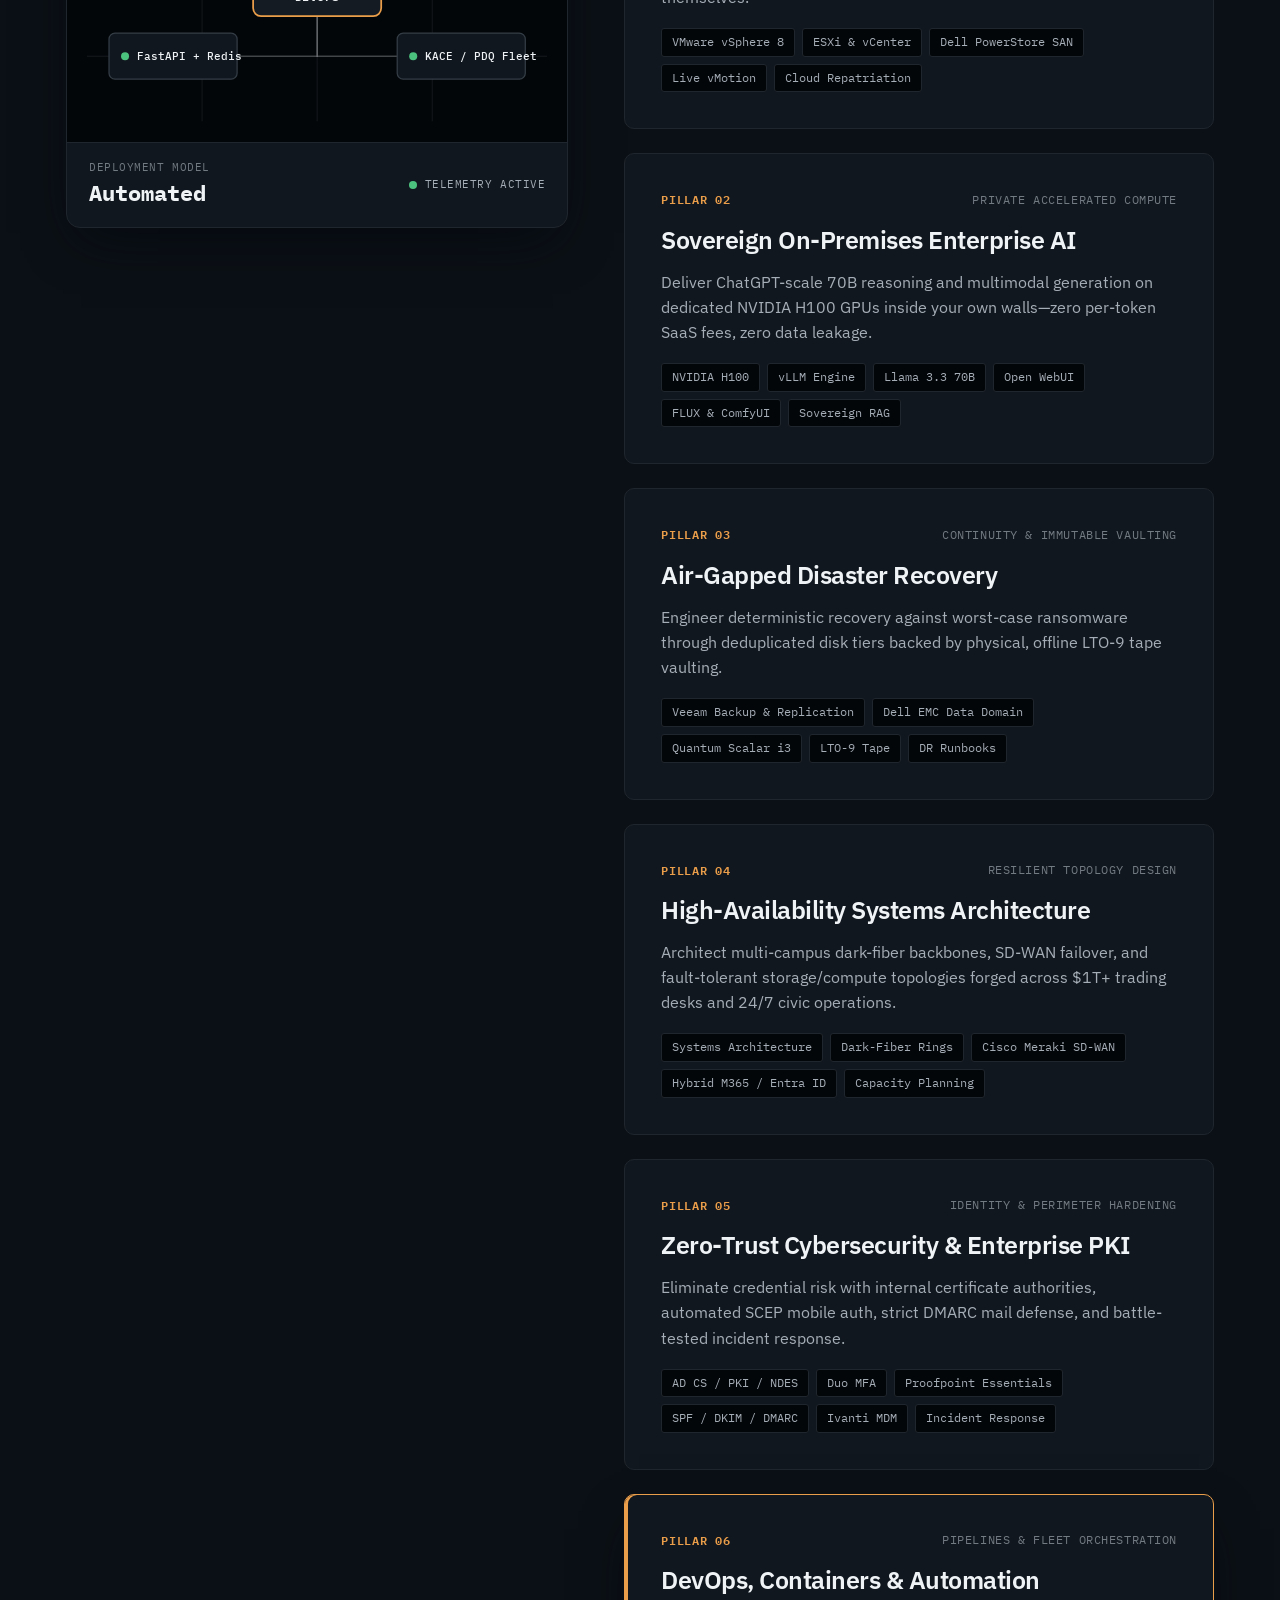
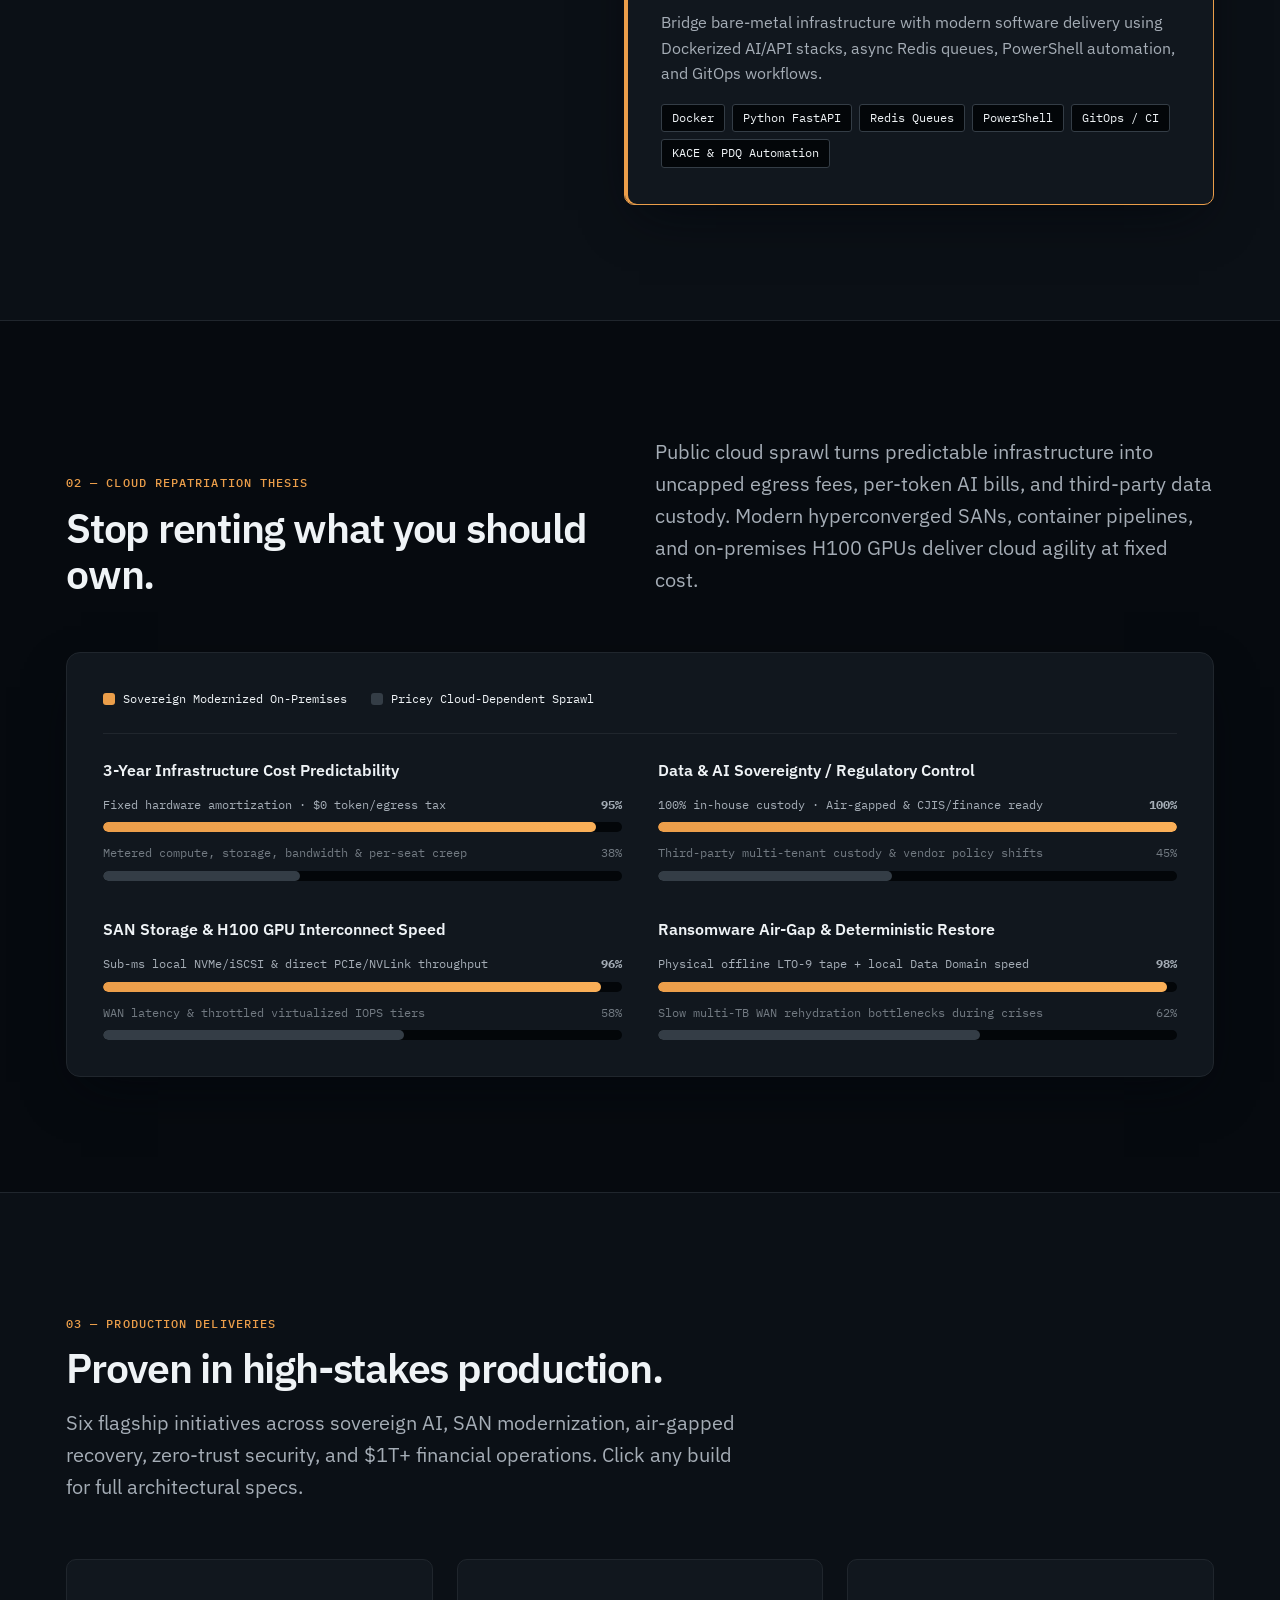
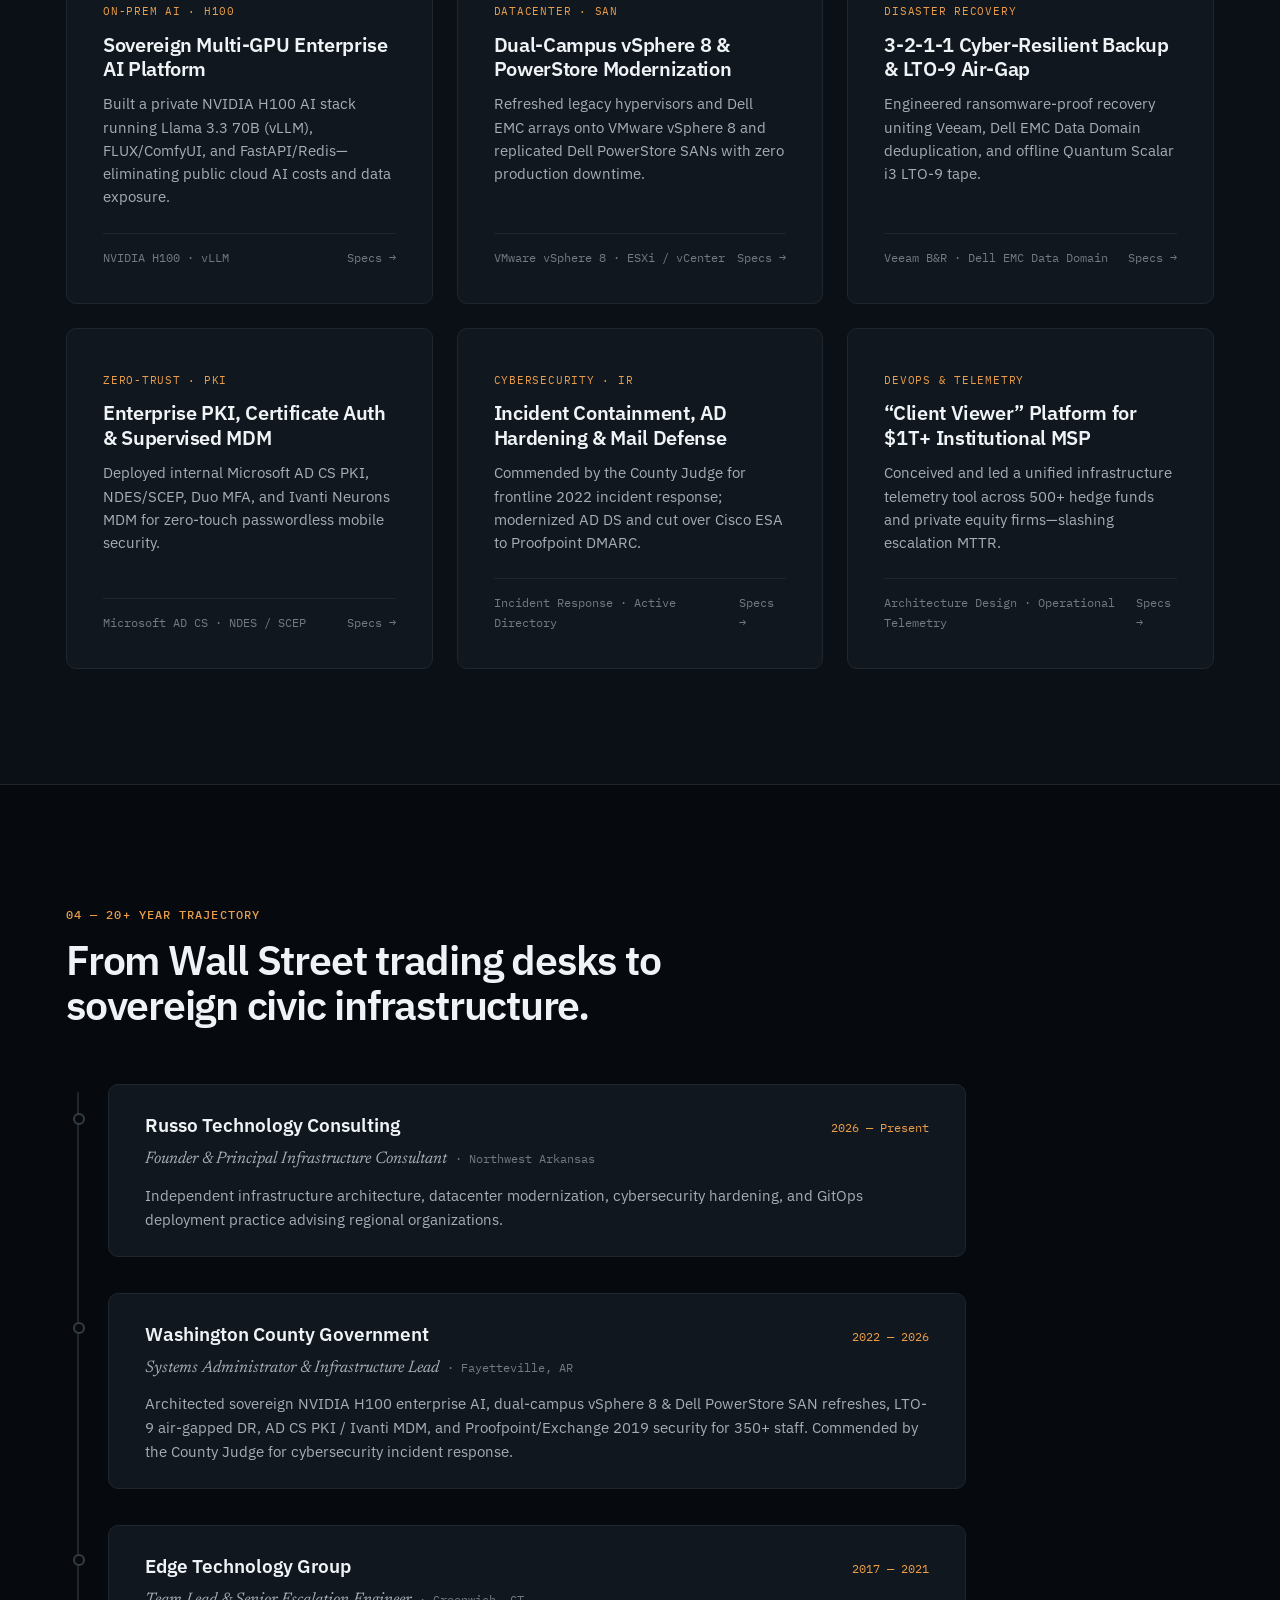
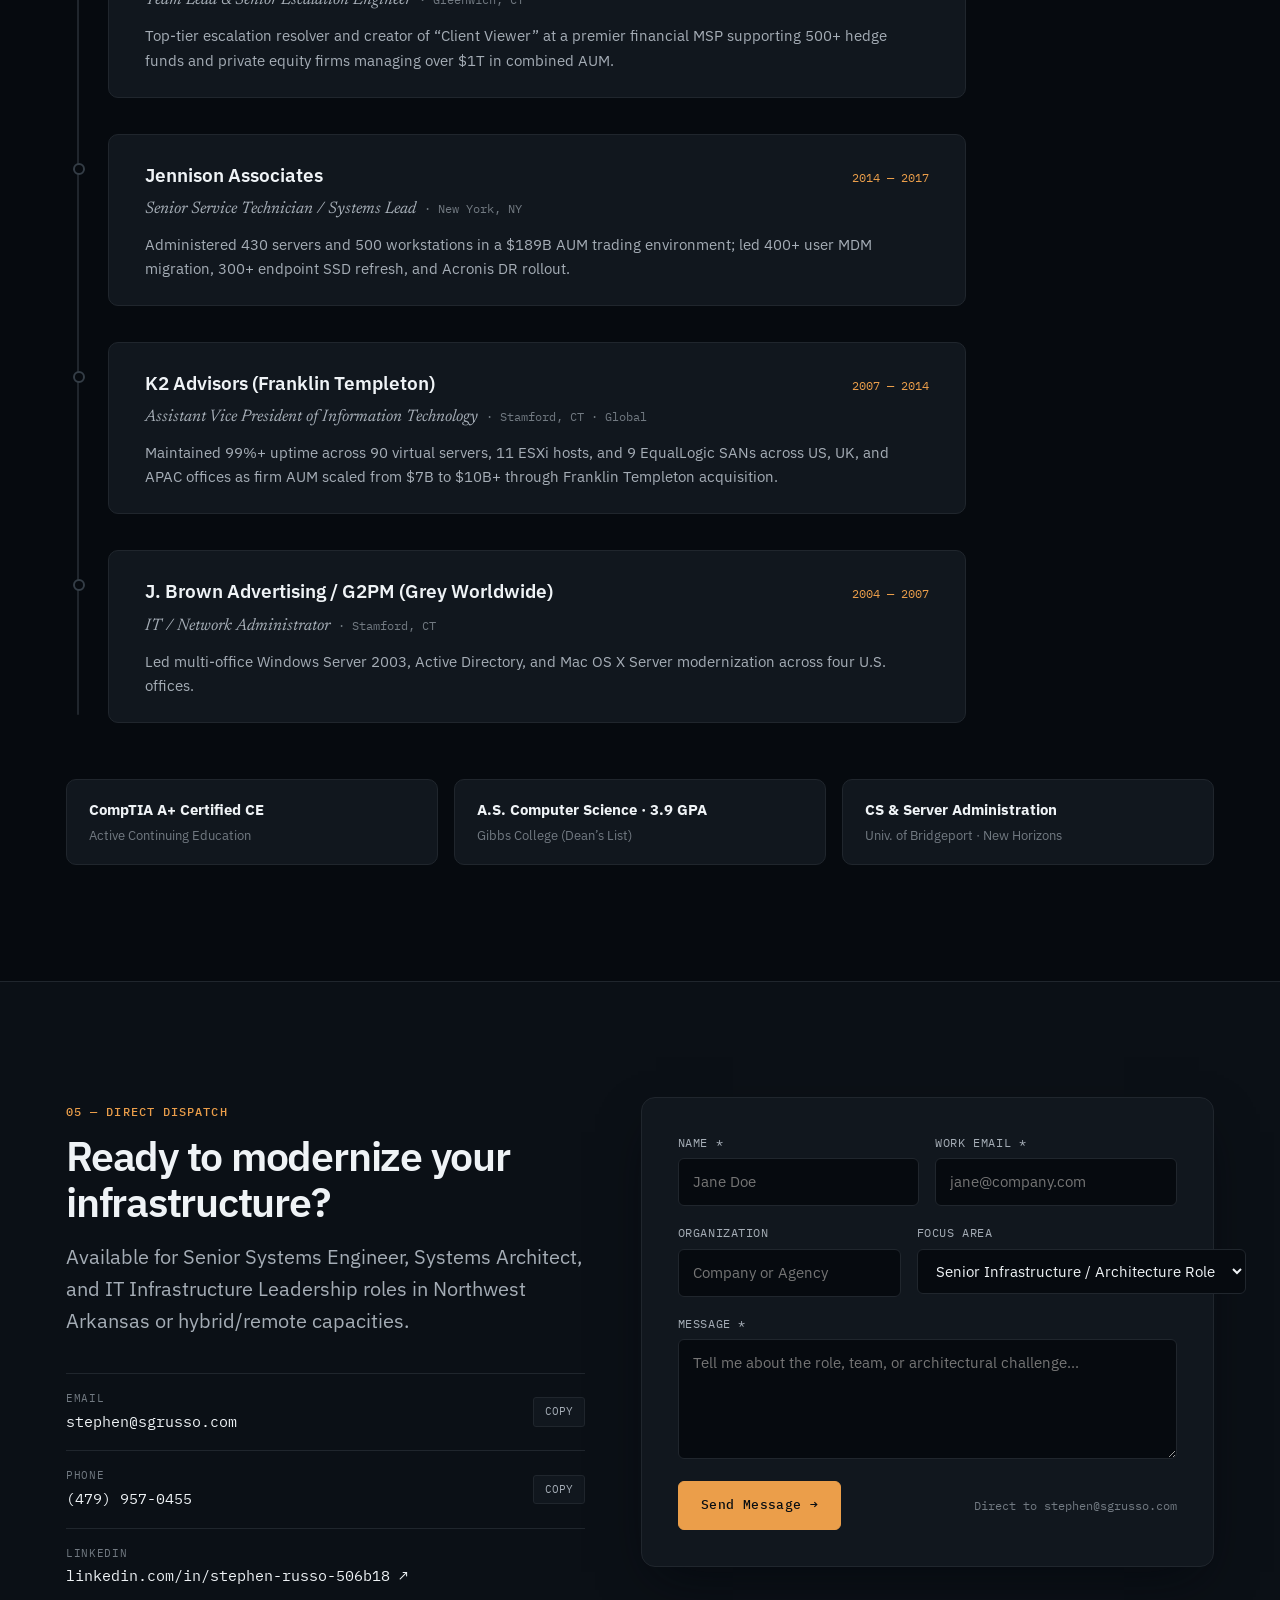
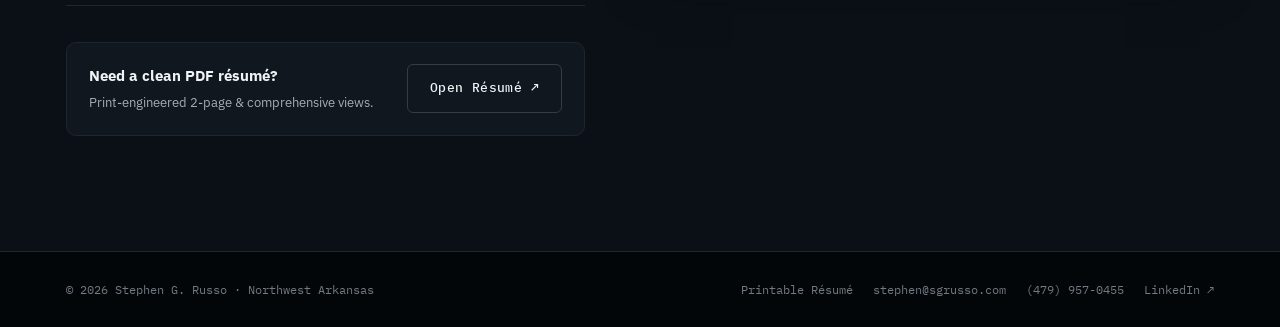
==== commit 6f44eaa3: "Redesign layout with spacious bands, 3D sovereign stack, scroll-pinned schematic, and cloud-exit foc" ====
--- a/index.html
+++ b/index.html
@@ -1,30 +1,26 @@
 <!DOCTYPE html>
 <html lang="en" data-theme="dark">
 <head>
-  <!-- Hallmark · macrostructure: asymmetric-technical-dossier -->
-  <!-- Impeccable · OKLCH tinted neutrals, 3-voice typography, zero nested card slop -->
   <meta charset="UTF-8" />
   <meta name="viewport" content="width=device-width, initial-scale=1.0" />
-  <title>Stephen G. Russo — Senior Systems Engineer &amp; Infrastructure Architect</title>
+  <title>Stephen G. Russo — Datacenter Modernization, Sovereign AI &amp; Systems Architecture</title>
   <meta
     name="description"
-    content="Portfolio and architectural dossier of Stephen G. Russo — Senior Systems Engineer and Infrastructure Leader with 20+ years across enterprise virtualization, SAN storage, zero-trust PKI, institutional finance, and sovereign NVIDIA H100 AI platforms."
+    content="Stephen G. Russo — Senior Systems Engineer &amp; Infrastructure Architect specializing in datacenter modernization, cloud repatriation, on-premises NVIDIA H100 AI, air-gapped disaster recovery, zero-trust cybersecurity, and DevOps automation."
   />
   <link rel="canonical" href="https://sgrusso.com/" />
 
-  <!-- Open Graph / Social -->
   <meta property="og:type" content="website" />
   <meta property="og:url" content="https://sgrusso.com/" />
-  <meta property="og:title" content="Stephen G. Russo — Senior Systems Engineer &amp; Infrastructure Architect" />
+  <meta property="og:title" content="Stephen G. Russo — Sovereign Infrastructure &amp; Enterprise AI Architect" />
   <meta
     property="og:description"
-    content="20+ years engineering resilient enterprise infrastructure across $1T+ institutional finance and public-sector datacenters—from VMware vSphere 8 &amp; Dell PowerStore SANs to on-premises NVIDIA H100 AI."
+    content="Modernize the datacenter. Own your AI. Cut the cloud tax. 20+ years engineering resilient vSphere 8, PowerStore SAN, air-gapped DR, zero-trust PKI, and on-premises H100 AI infrastructure."
   />
   <meta name="twitter:card" content="summary_large_image" />
 
   <link rel="icon" type="image/svg+xml" href="assets/favicon.svg" />
 
-  <!-- Prevent theme flash before paint -->
   <script>
     (function () {
       try {
@@ -36,18 +32,16 @@
     })();
   </script>
 
-  <!-- Typography: IBM Plex Sans + Newsreader + IBM Plex Mono -->
   <link rel="preconnect" href="https://fonts.googleapis.com" />
   <link rel="preconnect" href="https://fonts.gstatic.com" crossorigin />
   <link
-    href="https://fonts.googleapis.com/css2?family=IBM+Plex+Mono:wght@400;500&family=IBM+Plex+Sans:wght@400;500;600&family=Newsreader:ital,opsz,wght@0,6..72,400;1,6..72,400;1,6..72,500&display=swap"
+    href="https://fonts.googleapis.com/css2?family=IBM+Plex+Mono:wght@400;500&family=IBM+Plex+Sans:wght@400;500;600;700&family=Newsreader:ital,opsz,wght@0,6..72,400;1,6..72,400;1,6..72,500&display=swap"
     rel="stylesheet"
   />
 
   <link rel="stylesheet" href="css/tokens.css" />
   <link rel="stylesheet" href="css/styles.css" />
 
-  <!-- Structured Data -->
   <script type="application/ld+json">
     {
       "@context": "https://schema.org",
@@ -67,485 +61,482 @@
         "https://www.linkedin.com/in/stephen-russo-506b18"
       ],
       "knowsAbout": [
-        "Enterprise Infrastructure Architecture",
-        "VMware vSphere 8",
-        "Dell PowerStore SAN",
-        "Microsoft Active Directory & PKI",
-        "NVIDIA H100 Enterprise AI Infrastructure",
-        "vLLM & Sovereign LLM Deployment",
-        "Cybersecurity & Disaster Recovery"
+        "Datacenter Modernization",
+        "Cloud Repatriation",
+        "On-Premises Enterprise AI (NVIDIA H100 / vLLM)",
+        "Air-Gapped Disaster Recovery",
+        "Systems Architecture",
+        "Cybersecurity & Zero-Trust PKI",
+        "DevOps & Infrastructure Automation"
       ]
     }
   </script>
 </head>
-<body>
-  <a href="#main-content" class="skip-link">Skip to architectural dossier</a>
-
-  <!-- Top Specification Header Rail -->
+<body id="top">
+  <a href="#main-content" class="skip-link">Skip to content</a>
+
+  <!-- Clean Floating Architectural Header -->
   <header class="site-header">
-    <div class="header-inner">
-      <a href="#top" class="brand-cell" aria-label="Stephen G. Russo Home">
-        <span class="brand-monogram" aria-hidden="true">SGR</span>
-        <span class="brand-meta">
+    <div class="container header-inner">
+      <a href="#top" class="brand" aria-label="Stephen G. Russo Home">
+        <span class="brand-mark" aria-hidden="true">SGR</span>
+        <span class="brand-text">
           <span class="brand-name">Stephen G. Russo</span>
-          <span class="brand-role">Systems &amp; AI Infrastructure</span>
+          <span class="brand-tag">Infrastructure · AI · Security</span>
         </span>
       </a>
 
-      <nav class="primary-nav" id="primary-nav" aria-label="Section navigation">
-        <a href="#ai-architecture" class="nav-link"><span class="nav-idx">01</span>AI Platform</a>
-        <a href="#case-studies" class="nav-link"><span class="nav-idx">02</span>Case Studies</a>
-        <a href="#capabilities" class="nav-link"><span class="nav-idx">03</span>Capabilities</a>
-        <a href="#career" class="nav-link"><span class="nav-idx">04</span>Career Ledger</a>
-        <a href="#contact" class="nav-link"><span class="nav-idx">05</span>Contact</a>
+      <nav class="site-nav" id="site-nav" aria-label="Primary">
+        <a href="#pillars" class="nav-item">Architecture</a>
+        <a href="#sovereignty" class="nav-item">Cloud Exit</a>
+        <a href="#deliveries" class="nav-item">Deliveries</a>
+        <a href="#career" class="nav-item">Career</a>
+        <a href="#contact" class="nav-item">Contact</a>
       </nav>
 
-      <div class="header-controls">
+      <div class="header-actions">
         <button
           type="button"
-          class="rail-btn"
+          class="icon-btn"
           id="cmd-open-btn"
-          title="Quick jump across sections and case studies (Ctrl+K / ⌘K)"
+          title="Quick jump (Ctrl+K / ⌘K)"
         >
-          <span class="cmd-btn-label">JUMP</span>
-          <span class="kbd-hint">⌘K</span>
+          <span>⌘K</span>
         </button>
 
         <button
           type="button"
-          class="rail-btn"
+          class="icon-btn"
           id="theme-toggle"
-          aria-label="Switch visual theme"
+          aria-label="Toggle theme"
         >
           <span id="theme-label">PAPER</span>
         </button>
 
-        <a href="resume.html" class="rail-btn rail-btn--resume">
-          RÉSUMÉ / PDF ↗
-        </a>
+        <a href="resume.html" class="header-cta">Résumé / PDF ↗</a>
 
         <button
           type="button"
-          class="rail-btn mobile-menu-btn"
+          class="icon-btn mobile-toggle"
           id="mobile-menu-btn"
           aria-expanded="false"
-          aria-controls="primary-nav"
+          aria-controls="site-nav"
         >
-          INDEX
+          MENU
         </button>
       </div>
     </div>
-    <div class="scroll-progress-track" aria-hidden="true">
-      <div class="scroll-progress-bar" id="scroll-progress-bar"></div>
-    </div>
+    <div class="scroll-line" id="scroll-progress-bar" aria-hidden="true"></div>
   </header>
 
-  <div class="dossier-shell" id="top">
-    <main id="main-content">
-      <!-- 00 // Asymmetric Blueprint Hero -->
-      <section class="hero-section" aria-labelledby="hero-heading">
-        <div class="hero-editorial">
-          <canvas id="hero-signal-canvas" class="hero-signal-canvas" aria-hidden="true"></canvas>
-          <div class="hero-content-layer">
-            <div class="telemetry-line hero-stagger hero-stagger-1">
-              <span class="status-dot" aria-hidden="true"></span>
-              <span>Northwest Arkansas &amp; Hybrid · Senior Systems &amp; Infrastructure Leadership</span>
-            </div>
-
-            <h1 class="hero-headline hero-stagger hero-stagger-2" id="hero-heading">
-              Architecting resilient core infrastructure—from <em>sovereign H100 AI</em> to zero-downtime datacenters.
-            </h1>
-
-            <p class="hero-lead hero-stagger hero-stagger-3">
-              <strong>Stephen G. Russo</strong> is a Senior Systems Engineer and Infrastructure Leader with over twenty years of operational command across <strong>$1T+ institutional finance</strong> and <strong>public-sector government environments</strong>—modernizing VMware vSphere clusters, Dell PowerStore SANs, zero-trust PKI, cyber-resilient backups, and on-premises enterprise AI.
+  <main id="main-content">
+    <!-- ====================================================================
+         BAND 00: HERO — Spacious Split + Interactive 3D Sovereign Stack
+         ==================================================================== -->
+    <section class="band band--hero" aria-labelledby="hero-title">
+      <div class="hero-ambient-glow" aria-hidden="true"></div>
+      <div class="container hero-grid">
+        <div class="hero-copy">
+          <div class="status-pill">
+            <span class="status-pulse" aria-hidden="true"></span>
+            <span>Systems &amp; Infrastructure Architect · Northwest Arkansas</span>
+          </div>
+
+          <h1 class="hero-title" id="hero-title">
+            Modernize the datacenter.<br />
+            <em>Own your AI.</em><br />
+            Cut the cloud tax.
+          </h1>
+
+          <p class="hero-sub">
+            20+ years designing zero-downtime on-premises infrastructure, air-gapped disaster recovery, zero-trust security, DevOps pipelines, and sovereign NVIDIA H100 AI—eliminating pricey cloud lock-in across public-sector and $1T+ financial environments.
+          </p>
+
+          <div class="hero-cta-row">
+            <a href="#pillars" class="btn btn--primary magnetic">Explore Architecture ↓</a>
+            <a href="resume.html" class="btn btn--secondary magnetic">Executive Résumé</a>
+            <a href="#contact" class="btn btn--ghost">Get in Touch →</a>
+          </div>
+
+          <div class="hero-stats" aria-label="Key Career Metrics">
+            <div class="stat-item">
+              <span class="stat-num" data-count="20" data-suffix="+ Yrs">20+ Yrs</span>
+              <span class="stat-cap">Enterprise Architecture</span>
+            </div>
+            <div class="stat-item">
+              <span class="stat-num">$0/tok</span>
+              <span class="stat-cap">On-Prem H100 AI Egress</span>
+            </div>
+            <div class="stat-item">
+              <span class="stat-num">3-2-1-1</span>
+              <span class="stat-cap">LTO-9 Air-Gapped DR</span>
+            </div>
+            <div class="stat-item">
+              <span class="stat-num" data-prefix="$" data-count="1" data-suffix="T+">$1T+</span>
+              <span class="stat-cap">Finance AUM Supported</span>
+            </div>
+          </div>
+        </div>
+
+        <!-- Interactive 3D Isometric Infrastructure Visualizer -->
+        <div class="hero-stage">
+          <div class="stage-card">
+            <div class="stage-top-bar">
+              <span class="stage-title">SOVEREIGN STACK // 3D TOPOLOGY</span>
+              <span class="stage-hint">DRAG OR HOVER TO INSPECT</span>
+            </div>
+
+            <div class="canvas-3d-wrap" id="canvas-3d-wrap">
+              <canvas id="stack-3d-canvas" aria-label="Interactive 3D Sovereign Infrastructure Stack"></canvas>
+            </div>
+
+            <div class="stage-hud" id="stage-hud" aria-live="polite">
+              <div class="hud-left">
+                <span class="hud-code" id="hud-code">LAYER 04</span>
+                <strong class="hud-name" id="hud-name">Sovereign Enterprise AI</strong>
+                <span class="hud-sub" id="hud-sub">NVIDIA H100 · vLLM · Llama 3.3 70B · $0 Cloud Token Egress</span>
+              </div>
+              <span class="hud-badge" id="hud-metric">100% On-Prem Privacy</span>
+            </div>
+
+            <div class="deck-tabs" id="deck-tabs" role="tablist" aria-label="Select 3D Architecture Layer">
+              <!-- Populated by js/main.js -->
+            </div>
+          </div>
+        </div>
+      </div>
+    </section>
+
+    <!-- ====================================================================
+         BAND 01: SIX PILLARS — Scroll-Pinned Live Schematic + Concise Cards
+         ==================================================================== -->
+    <section class="band band--alt" id="pillars" aria-labelledby="pillars-heading">
+      <div class="container">
+        <div class="section-intro reveal">
+          <span class="chapter-tag">01 — CORE DISCIPLINES</span>
+          <h2 class="section-heading" id="pillars-heading">
+            Built for resilience, sovereignty, and speed.
+          </h2>
+          <p class="section-lead">
+            Six integrated disciplines engineered to modernize legacy environments while keeping performance, security, and budgets firmly under your control.
+          </p>
+        </div>
+
+        <div class="pillars-split">
+          <!-- Sticky Live Morphing Architecture Schematic -->
+          <div class="pillars-sticky-wrap">
+            <div class="schematic-panel" id="schematic-panel">
+              <div class="schematic-head">
+                <span class="schematic-index" id="schematic-index">01 / 06</span>
+                <span class="schematic-kicker" id="schematic-kicker">Cloud Repatriation &amp; Core Refresh</span>
+              </div>
+
+              <div class="schematic-svg-stage">
+                <svg
+                  id="live-schematic-svg"
+                  viewBox="0 0 460 270"
+                  fill="none"
+                  xmlns="http://www.w3.org/2000/svg"
+                  aria-hidden="true"
+                >
+                  <!-- Subtle Background Blueprint Crosshairs -->
+                  <g stroke="currentColor" stroke-opacity="0.08" stroke-width="1">
+                    <line x1="0" y1="65" x2="460" y2="65" />
+                    <line x1="0" y1="135" x2="460" y2="135" />
+                    <line x1="0" y1="205" x2="460" y2="205" />
+                    <line x1="115" y1="0" x2="115" y2="270" />
+                    <line x1="230" y1="0" x2="230" y2="270" />
+                    <line x1="345" y1="0" x2="345" y2="270" />
+                  </g>
+
+                  <!-- Base Conduit Paths -->
+                  <g class="schem-wires" stroke="currentColor" stroke-opacity="0.22" stroke-width="1.5">
+                    <path d="M125 65 H230 V135" />
+                    <path d="M335 65 H230 V135" />
+                    <path d="M125 205 H230 V135" />
+                    <path d="M335 205 H230 V135" />
+                  </g>
+
+                  <!-- Animated Laser Signal Pulses -->
+                  <g class="schem-pulses" stroke-width="2" stroke-linecap="round">
+                    <path class="laser-path laser-1" d="M125 65 H230 V135" />
+                    <path class="laser-path laser-2" d="M230 135 V65 H335" />
+                    <path class="laser-path laser-3" d="M230 135 V205 H125" />
+                    <path class="laser-path laser-4" d="M230 135 V205 H335" />
+                  </g>
+
+                  <!-- 4 Outer Subsystem Nodes -->
+                  <g class="schem-node" id="snode-0" transform="translate(22, 42)">
+                    <rect width="128" height="46" rx="6" class="snode-box" />
+                    <circle cx="16" cy="23" r="4" class="snode-dot" />
+                    <text x="28" y="27" class="snode-label" id="snode-text-0">vSphere 8 Cluster</text>
+                  </g>
+
+                  <g class="schem-node" id="snode-1" transform="translate(310, 42)">
+                    <rect width="128" height="46" rx="6" class="snode-box" />
+                    <circle cx="16" cy="23" r="4" class="snode-dot" />
+                    <text x="28" y="27" class="snode-label" id="snode-text-1">PowerStore SAN</text>
+                  </g>
+
+                  <g class="schem-node" id="snode-2" transform="translate(22, 182)">
+                    <rect width="128" height="46" rx="6" class="snode-box" />
+                    <circle cx="16" cy="23" r="4" class="snode-dot" />
+                    <text x="28" y="27" class="snode-label" id="snode-text-2">10/25GbE iSCSI</text>
+                  </g>
+
+                  <g class="schem-node" id="snode-3" transform="translate(310, 182)">
+                    <rect width="128" height="46" rx="6" class="snode-box" />
+                    <circle cx="16" cy="23" r="4" class="snode-dot" />
+                    <text x="28" y="27" class="snode-label" id="snode-text-3">Campus Replica</text>
+                  </g>
+
+                  <!-- Central Core Hub -->
+                  <g transform="translate(166, 105)">
+                    <rect width="128" height="60" rx="8" class="shub-box" />
+                    <text x="64" y="26" text-anchor="middle" class="shub-eyebrow">SOVEREIGN CORE</text>
+                    <text x="64" y="45" text-anchor="middle" class="shub-title" id="shub-mode">DATACENTER</text>
+                  </g>
+                </svg>
+              </div>
+
+              <div class="schematic-footer">
+                <div>
+                  <span class="schem-metric-label" id="schem-metric-label">Workload Cutover Disruption</span>
+                  <strong class="schem-metric-val" id="schem-metric-val">0 min</strong>
+                </div>
+                <span class="schem-live-pill">
+                  <span class="status-pulse" aria-hidden="true"></span>
+                  TELEMETRY ACTIVE
+                </span>
+              </div>
+            </div>
+          </div>
+
+          <!-- Scrolling Concise Pillar Cards -->
+          <div class="pillars-stream" id="pillars-stream">
+            <!-- Populated by js/main.js -->
+          </div>
+        </div>
+      </div>
+    </section>
+
+    <!-- ====================================================================
+         BAND 02: CLOUD EXIT — Why Sovereign On-Premises Wins
+         ==================================================================== -->
+    <section class="band band--canvas" id="sovereignty" aria-labelledby="sov-heading">
+      <div class="container">
+        <div class="sov-header-grid reveal">
+          <div>
+            <span class="chapter-tag">02 — CLOUD REPATRIATION THESIS</span>
+            <h2 class="section-heading" id="sov-heading">
+              Stop renting what you should own.
+            </h2>
+          </div>
+          <p class="section-lead">
+            Public cloud sprawl turns predictable infrastructure into uncapped egress fees, per-token AI bills, and third-party data custody. Modern hyperconverged SANs, container pipelines, and on-premises H100 GPUs deliver cloud agility at fixed cost.
+          </p>
+        </div>
+
+        <div class="comparison-board reveal" id="comparison-board">
+          <div class="comp-legend">
+            <span class="legend-item legend-item--sov">
+              <span class="legend-swatch swatch--sov"></span>
+              Sovereign Modernized On-Premises
+            </span>
+            <span class="legend-item legend-item--cloud">
+              <span class="legend-swatch swatch--cloud"></span>
+              Pricey Cloud-Dependent Sprawl
+            </span>
+          </div>
+
+          <div class="comp-rows" id="comp-rows">
+            <!-- Populated by js/main.js -->
+          </div>
+        </div>
+      </div>
+    </section>
+
+    <!-- ====================================================================
+         BAND 03: SELECTED DELIVERIES — Spacious Bento Grid + Slide-Over Drawer
+         ==================================================================== -->
+    <section class="band band--alt" id="deliveries" aria-labelledby="deliv-heading">
+      <div class="container">
+        <div class="section-intro reveal">
+          <span class="chapter-tag">03 — PRODUCTION DELIVERIES</span>
+          <h2 class="section-heading" id="deliv-heading">
+            Proven in high-stakes production.
+          </h2>
+          <p class="section-lead">
+            Six flagship initiatives across sovereign AI, SAN modernization, air-gapped recovery, zero-trust security, and $1T+ financial operations. Click any build for full architectural specs.
+          </p>
+        </div>
+
+        <div class="bento-grid" id="bento-grid">
+          <!-- Populated by js/main.js -->
+        </div>
+      </div>
+    </section>
+
+    <!-- ====================================================================
+         BAND 04: CAREER TRAJECTORY — Scroll-Illuminated Vertical Spine
+         ==================================================================== -->
+    <section class="band band--canvas" id="career" aria-labelledby="career-heading">
+      <div class="container">
+        <div class="section-intro reveal">
+          <span class="chapter-tag">04 — 20+ YEAR TRAJECTORY</span>
+          <h2 class="section-heading" id="career-heading">
+            From Wall Street trading desks to sovereign civic infrastructure.
+          </h2>
+        </div>
+
+        <div class="career-track-wrap" id="career-track-wrap">
+          <div class="career-spine" aria-hidden="true">
+            <div class="career-spine-fill" id="career-spine-fill"></div>
+          </div>
+          <div class="career-entries" id="career-entries">
+            <!-- Populated by js/main.js -->
+          </div>
+        </div>
+
+        <div class="cred-bar reveal" aria-label="Credentials and Education">
+          <div class="cred-pill">
+            <strong>CompTIA A+ Certified CE</strong>
+            <span>Active Continuing Education</span>
+          </div>
+          <div class="cred-pill">
+            <strong>A.S. Computer Science · 3.9 GPA</strong>
+            <span>Gibbs College (Dean’s List)</span>
+          </div>
+          <div class="cred-pill">
+            <strong>CS &amp; Server Administration</strong>
+            <span>Univ. of Bridgeport · New Horizons</span>
+          </div>
+        </div>
+      </div>
+    </section>
+
+    <!-- ====================================================================
+         BAND 05: CONTACT & PRINTABLE RÉSUMÉ — Clean Spacious Closing Band
+         ==================================================================== -->
+    <section class="band band--alt" id="contact" aria-labelledby="contact-heading">
+      <div class="container">
+        <div class="contact-split reveal">
+          <div class="contact-left">
+            <span class="chapter-tag">05 — DIRECT DISPATCH</span>
+            <h2 class="section-heading" id="contact-heading">
+              Ready to modernize your infrastructure?
+            </h2>
+            <p class="section-lead">
+              Available for Senior Systems Engineer, Systems Architect, and IT Infrastructure Leadership roles in Northwest Arkansas or hybrid/remote capacities.
             </p>
-          </div>
-
-          <div class="hero-actions hero-content-layer hero-stagger hero-stagger-4">
-            <a href="#case-studies" class="btn btn-primary">Inspect Case Studies ↓</a>
-            <a href="resume.html" class="btn btn-secondary">Executive Résumé (Print / PDF)</a>
-            <a href="#contact" class="btn btn-ghost">Direct Dispatch →</a>
-          </div>
-        </div>
-
-        <aside class="hero-ledger hero-stagger hero-stagger-3" aria-label="Executive Specification Summary">
-          <div class="ledger-header">
-            <span>Dossier Spec // SGR-2026</span>
-            <span id="live-clock">REV 04.26</span>
-          </div>
-
-          <div class="ledger-metrics">
-            <div class="metric-cell spotlight-surface">
-              <span class="metric-value" data-metric-target="20" data-metric-suffix="+ Yrs">20+ Yrs</span>
-              <span class="metric-label">Enterprise Systems &amp; Datacenter Engineering</span>
-            </div>
-            <div class="metric-cell spotlight-surface">
-              <span class="metric-value" data-metric-decode="H100">H100</span>
-              <span class="metric-label">On-Premises Sovereign LLM &amp; Multimodal AI</span>
-            </div>
-            <div class="metric-cell spotlight-surface">
-              <span class="metric-value" data-metric-prefix="$" data-metric-target="1" data-metric-suffix="T+">$1T+</span>
-              <span class="metric-label">Institutional Finance Client AUM Supported</span>
-            </div>
-            <div class="metric-cell spotlight-surface">
-              <span class="metric-value" data-metric-target="99" data-metric-suffix="%+">99%+</span>
-              <span class="metric-label">Multi-Site Cluster, SAN &amp; Network Availability</span>
-            </div>
-          </div>
-
-          <div class="ledger-rows">
-            <div class="ledger-row">
-              <span class="ledger-key">Target Roles</span>
-              <span class="ledger-val">Sr. Systems Engineer · Infrastructure Architect · IT Infrastructure Lead</span>
-            </div>
-            <div class="ledger-row">
-              <span class="ledger-key">Core Stack</span>
-              <span class="ledger-val">vSphere 8 · PowerStore SAN · AD CS / PKI · Hybrid M365 · Veeam / LTO-9 · vLLM</span>
-            </div>
-            <div class="ledger-row">
-              <span class="ledger-key">Region</span>
-              <span class="ledger-val">Northwest Arkansas (Fayetteville / Prairie Grove, AR)</span>
-            </div>
-            <div class="ledger-row">
-              <span class="ledger-key">Direct Mail</span>
-              <span class="ledger-val"><a href="mailto:stephen@sgrusso.com">stephen@sgrusso.com</a></span>
-            </div>
-            <div class="ledger-row">
-              <span class="ledger-key">Telephone</span>
-              <span class="ledger-val"><a href="tel:+14799570455">(479) 957-0455</a></span>
-            </div>
-            <div class="ledger-row">
-              <span class="ledger-key">Network</span>
-              <span class="ledger-val">
-                <a href="https://www.linkedin.com/in/stephen-russo-506b18" target="_blank" rel="noopener noreferrer">
-                  linkedin.com/in/stephen-russo-506b18 ↗
-                </a>
-              </span>
-            </div>
-          </div>
-        </aside>
-      </section>
-
-      <!-- 01 // Flagship Spotlight: Sovereign On-Premises Enterprise AI Platform -->
-      <section class="dossier-section" id="ai-architecture" aria-labelledby="ai-heading">
-        <div class="section-rail">
-          <div class="section-index-cell">
-            <span class="section-index-num">01 // ARCHITECTURE</span>
-            <span>Sovereign AI Infrastructure</span>
-          </div>
-          <div class="section-title-cell">
-            <h2 class="section-title" id="ai-heading">
-              Sovereign On-Premises Enterprise AI Platform
-            </h2>
-            <p class="section-subtitle">
-              Designed, deployed, and integrated a privately hosted, multi-GPU artificial intelligence platform for Washington County Government—delivering frontier 70B-parameter reasoning and multimodal generation with zero external data egress.
-            </p>
-          </div>
-        </div>
-
-        <div class="ai-platform-layout" id="ai-platform-layout">
-          <div class="ai-diagram-pane">
-            <div class="diagram-toolbar">
-              <span class="diagram-caption">Interactive System Topology — Select a layer to inspect</span>
-              <span class="diagram-caption tour-badge" id="ai-tour-status">
-                <span class="tour-dot" aria-hidden="true"></span>
-                <span>AUTO-TELEMETRY · HOVER TO HOLD</span>
-              </span>
-            </div>
-
-            <div
-              class="topology-stack"
-              id="ai-topology"
-              role="tablist"
-              aria-label="Enterprise AI Architecture Layers"
-            >
-              <!-- Populated by js/main.js -->
-            </div>
-          </div>
-
-          <div
-            class="ai-inspector-pane"
-            id="ai-inspector"
-            role="tabpanel"
-            aria-live="polite"
-          >
-            <!-- Populated by js/main.js -->
-          </div>
-        </div>
-
-        <div class="ai-outcomes-bar">
-          <div class="outcome-cell">
-            <span class="outcome-kicker">Compute Backbone</span>
-            <span class="outcome-text">NVIDIA H100 Multi-GPU Cluster</span>
-          </div>
-          <div class="outcome-cell">
-            <span class="outcome-kicker">Language &amp; Vision</span>
-            <span class="outcome-text">Llama 3.3 70B (vLLM) + FLUX / ComfyUI</span>
-          </div>
-          <div class="outcome-cell">
-            <span class="outcome-kicker">Service Fabric</span>
-            <span class="outcome-text">FastAPI · Redis · Docker · Open WebUI</span>
-          </div>
-          <div class="outcome-cell">
-            <span class="outcome-kicker">Applied Integrations</span>
-            <span class="outcome-text">RAG · Cisco CUCM Voice PoC · ArcGIS AI</span>
-          </div>
-        </div>
-      </section>
-
-      <!-- 02 // Selected Enterprise Case Studies -->
-      <section class="dossier-section" id="case-studies" aria-labelledby="cases-heading">
-        <div class="section-rail">
-          <div class="section-index-cell">
-            <span class="section-index-num">02 // CASE DOSSIERS</span>
-            <span>Production Deliveries</span>
-          </div>
-          <div class="section-title-cell">
-            <h2 class="section-title" id="cases-heading">
-              Selected Infrastructure &amp; Modernization Projects
-            </h2>
-            <p class="section-subtitle">
-              Representative datacenter refreshes, storage migrations, zero-trust security rollouts, and operational engineering initiatives executed with minimal disruption.
-            </p>
-          </div>
-        </div>
-
-        <div class="filter-bar" role="toolbar" aria-label="Filter case studies by infrastructure domain">
-          <span class="filter-label">Filter Domain:</span>
-          <button type="button" class="filter-chip is-active" data-filter="all">All (08)</button>
-          <button type="button" class="filter-chip" data-filter="virtualization">Virtualization, SAN &amp; DR</button>
-          <button type="button" class="filter-chip" data-filter="security">Security, PKI &amp; MDM</button>
-          <button type="button" class="filter-chip" data-filter="cloud">Messaging &amp; Civic Platforms</button>
-          <button type="button" class="filter-chip" data-filter="operations">Networking &amp; Operations</button>
-        </div>
-
-        <div class="case-ledger" id="case-ledger">
-          <!-- Populated by js/main.js -->
-        </div>
-      </section>
-
-      <!-- 03 // Domain Capabilities Matrix -->
-      <section class="dossier-section" id="capabilities" aria-labelledby="cap-heading">
-        <div class="section-rail">
-          <div class="section-index-cell">
-            <span class="section-index-num">03 // SPECIFICATION</span>
-            <span>Technical Matrix</span>
-          </div>
-          <div class="section-title-cell">
-            <h2 class="section-title" id="cap-heading">
-              Enterprise Infrastructure Capabilities
-            </h2>
-            <p class="section-subtitle">
-              Production-hardened administration and systems architecture spanning compute, storage, cryptographic identity, network fabrics, and sovereign AI.
-            </p>
-          </div>
-        </div>
-
-        <div class="capabilities-grid" id="capabilities-grid">
-          <!-- Populated by js/main.js -->
-        </div>
-      </section>
-
-      <!-- 04 // 20+ Year Career Ledger & Credentials -->
-      <section class="dossier-section" id="career" aria-labelledby="career-heading">
-        <div class="section-rail">
-          <div class="section-index-cell">
-            <span class="section-index-num">04 // CHRONOLOGY</span>
-            <span>2004 — Present</span>
-          </div>
-          <div class="section-title-cell">
-            <h2 class="section-title" id="career-heading">
-              Professional Experience &amp; Leadership Record
-            </h2>
-            <p class="section-subtitle">
-              Over two decades supporting executive leadership, elected officials, institutional trading desks, and multi-campus municipal operations.
-            </p>
-          </div>
-        </div>
-
-        <div class="timeline-list" id="timeline-list">
-          <!-- Populated by js/main.js -->
-        </div>
-
-        <div class="credentials-strip" aria-label="Education and Certifications">
-          <div class="cred-label-cell">
-            Credentials &amp; Academic Foundation
-          </div>
-          <div class="cred-cell">
-            <h3 class="cred-title">CompTIA A+ Certified CE</h3>
-            <p class="cred-inst">Continuing Education Credential · Active Certification (2023)</p>
-          </div>
-          <div class="cred-cell">
-            <h3 class="cred-title">A.S. in Computer Science</h3>
-            <p class="cred-inst">Gibbs College, School of Technology (Norwalk, CT) · 3.9 GPA · Dean’s List Award</p>
-          </div>
-          <div class="cred-cell">
-            <h3 class="cred-title">Continuing Engineering Studies</h3>
-            <p class="cred-inst">University of Bridgeport (CS &amp; Ethics) · New Horizons (Windows Server &amp; Active Directory)</p>
-          </div>
-        </div>
-      </section>
-
-      <!-- 05 // Direct Dispatch & Printable Executive Résumé -->
-      <section class="dossier-section" id="contact" aria-labelledby="contact-heading">
-        <div class="section-rail">
-          <div class="section-index-cell">
-            <span class="section-index-num">05 // DISPATCH</span>
-            <span>Direct Contact</span>
-          </div>
-          <div class="section-title-cell">
-            <h2 class="section-title" id="contact-heading">
-              Initiate a Conversation
-            </h2>
-            <p class="section-subtitle">
-              Available for Senior Systems Engineer, Infrastructure Architect, and IT Infrastructure Leadership discussions in Northwest Arkansas or hybrid/remote capacities.
-            </p>
-          </div>
-        </div>
-
-        <div class="contact-layout">
-          <div class="contact-direct">
-            <div>
-              <div class="contact-channels">
-                <div class="channel-row">
-                  <div class="channel-meta">
-                    <span class="channel-label">Electronic Mail</span>
-                    <a href="mailto:stephen@sgrusso.com" class="channel-value">stephen@sgrusso.com</a>
-                  </div>
-                  <button type="button" class="copy-btn" data-copy="stephen@sgrusso.com">COPY</button>
-                </div>
-
-                <div class="channel-row">
-                  <div class="channel-meta">
-                    <span class="channel-label">Direct Voice / SMS</span>
-                    <a href="tel:+14799570455" class="channel-value">(479) 957-0455</a>
-                  </div>
-                  <button type="button" class="copy-btn" data-copy="(479) 957-0455">COPY</button>
-                </div>
-
-                <div class="channel-row">
-                  <div class="channel-meta">
-                    <span class="channel-label">LinkedIn Profile</span>
-                    <a
-                      href="https://www.linkedin.com/in/stephen-russo-506b18"
-                      target="_blank"
-                      rel="noopener noreferrer"
-                      class="channel-value"
-                    >
-                      linkedin.com/in/stephen-russo-506b18 ↗
-                    </a>
-                  </div>
-                </div>
-
-                <div class="channel-row">
-                  <div class="channel-meta">
-                    <span class="channel-label">Operating Base</span>
-                    <span class="channel-value">Northwest Arkansas (Fayetteville / Prairie Grove, AR)</span>
-                  </div>
-                </div>
-              </div>
-            </div>
-
-            <div class="resume-callout">
-              <h3>Formatted Executive Résumé (Print / Save as PDF)</h3>
-              <p>
-                Need a clean, ATS-compatible document for an interview panel or executive packet? Open the live print-engineered résumé view with one-click PDF export.
-              </p>
+
+            <div class="direct-cards">
+              <div class="direct-row">
+                <div>
+                  <span class="direct-kicker">Email</span>
+                  <a href="mailto:stephen@sgrusso.com" class="direct-val">stephen@sgrusso.com</a>
+                </div>
+                <button type="button" class="mini-copy" data-copy="stephen@sgrusso.com">COPY</button>
+              </div>
+
+              <div class="direct-row">
+                <div>
+                  <span class="direct-kicker">Phone</span>
+                  <a href="tel:+14799570455" class="direct-val">(479) 957-0455</a>
+                </div>
+                <button type="button" class="mini-copy" data-copy="(479) 957-0455">COPY</button>
+              </div>
+
+              <div class="direct-row">
+                <div>
+                  <span class="direct-kicker">LinkedIn</span>
+                  <a
+                    href="https://www.linkedin.com/in/stephen-russo-506b18"
+                    target="_blank"
+                    rel="noopener noreferrer"
+                    class="direct-val"
+                  >
+                    linkedin.com/in/stephen-russo-506b18 ↗
+                  </a>
+                </div>
+              </div>
+            </div>
+
+            <div class="resume-banner">
               <div>
-                <a href="resume.html" class="btn btn-secondary">Open Printable Résumé ↗</a>
-              </div>
-            </div>
-          </div>
-
-          <div class="contact-form-pane">
-            <!-- Optional: set data-endpoint="https://formspree.io/f/YOUR_ID" for silent background POST -->
-            <form class="dispatch-form" id="dispatch-form" data-endpoint="">
-              <div class="form-row-split">
-                <div class="field-group">
-                  <label class="field-label" for="sender-name">Your Name *</label>
-                  <input
-                    class="field-input"
-                    type="text"
-                    id="sender-name"
-                    name="name"
-                    required
-                    autocomplete="name"
-                    placeholder="Jane Doe"
-                  />
-                </div>
-
-                <div class="field-group">
-                  <label class="field-label" for="sender-email">Work Email *</label>
-                  <input
-                    class="field-input"
-                    type="email"
-                    id="sender-email"
-                    name="email"
-                    required
-                    autocomplete="email"
-                    placeholder="jane@organization.com"
-                  />
-                </div>
-              </div>
-
-              <div class="form-row-split">
-                <div class="field-group">
-                  <label class="field-label" for="sender-org">Organization</label>
-                  <input
-                    class="field-input"
-                    type="text"
-                    id="sender-org"
-                    name="organization"
-                    autocomplete="organization"
-                    placeholder="Enterprise / Agency Name"
-                  />
-                </div>
-
-                <div class="field-group">
-                  <label class="field-label" for="sender-topic">Inquiry Scope</label>
-                  <select class="field-select" id="sender-topic" name="topic">
-                    <option value="Senior Systems / Infrastructure Role">Senior Systems / Infrastructure Role</option>
-                    <option value="Enterprise AI / Datacenter Architecture">Enterprise AI / Datacenter Architecture</option>
-                    <option value="IT Infrastructure Leadership">IT Infrastructure Leadership</option>
-                    <option value="Advisory / Technical Consultation">Advisory / Technical Consultation</option>
+                <strong>Need a clean PDF résumé?</strong>
+                <span>Print-engineered 2-page &amp; comprehensive views.</span>
+              </div>
+              <a href="resume.html" class="btn btn--secondary">Open Résumé ↗</a>
+            </div>
+          </div>
+
+          <div class="contact-right">
+            <form class="clean-form" id="dispatch-form" data-endpoint="">
+              <div class="form-grid-2">
+                <div class="form-field">
+                  <label for="sender-name">Name *</label>
+                  <input type="text" id="sender-name" name="name" required autocomplete="name" placeholder="Jane Doe" />
+                </div>
+                <div class="form-field">
+                  <label for="sender-email">Work Email *</label>
+                  <input type="email" id="sender-email" name="email" required autocomplete="email" placeholder="jane@company.com" />
+                </div>
+              </div>
+
+              <div class="form-grid-2">
+                <div class="form-field">
+                  <label for="sender-org">Organization</label>
+                  <input type="text" id="sender-org" name="organization" autocomplete="organization" placeholder="Company or Agency" />
+                </div>
+                <div class="form-field">
+                  <label for="sender-topic">Focus Area</label>
+                  <select id="sender-topic" name="topic">
+                    <option value="Senior Infrastructure / Architecture Role">Senior Infrastructure / Architecture Role</option>
+                    <option value="Datacenter Modernization & Cloud Exit">Datacenter Modernization &amp; Cloud Exit</option>
+                    <option value="On-Premises Enterprise AI">On-Premises Enterprise AI</option>
+                    <option value="Cybersecurity & Disaster Recovery">Cybersecurity &amp; Disaster Recovery</option>
                   </select>
                 </div>
               </div>
 
-              <div class="field-group">
-                <label class="field-label" for="sender-message">Message / Role Brief *</label>
-                <textarea
-                  class="field-textarea"
-                  id="sender-message"
-                  name="message"
-                  required
-                  placeholder="Share role context, team priorities, or architectural scope..."
-                ></textarea>
-              </div>
-
-              <div class="form-actions">
-                <button type="submit" class="btn btn-primary">Compose Dispatch →</button>
-                <span class="form-status" id="form-status" aria-live="polite">
-                  Direct delivery to stephen@sgrusso.com
-                </span>
+              <div class="form-field">
+                <label for="sender-message">Message *</label>
+                <textarea id="sender-message" name="message" required placeholder="Tell me about the role, team, or architectural challenge..."></textarea>
+              </div>
+
+              <div class="form-submit-row">
+                <button type="submit" class="btn btn--primary magnetic">Send Message →</button>
+                <span class="form-feedback" id="form-status" aria-live="polite">Direct to stephen@sgrusso.com</span>
               </div>
             </form>
           </div>
         </div>
-      </section>
-    </main>
-
-    <footer class="site-footer">
-      <div>
-        © 2026 Stephen G. Russo · SGRusso.com · Northwest Arkansas
-      </div>
+      </div>
+    </section>
+  </main>
+
+  <footer class="site-footer">
+    <div class="container footer-inner">
+      <span>© 2026 Stephen G. Russo · Northwest Arkansas</span>
       <div class="footer-links">
         <a href="resume.html">Printable Résumé</a>
         <a href="mailto:stephen@sgrusso.com">stephen@sgrusso.com</a>
         <a href="tel:+14799570455">(479) 957-0455</a>
         <a href="https://www.linkedin.com/in/stephen-russo-506b18" target="_blank" rel="noopener noreferrer">LinkedIn ↗</a>
       </div>
-    </footer>
+    </div>
+  </footer>
+
+  <!-- Slide-Over Project Spec Drawer -->
+  <div class="drawer-backdrop" id="drawer-backdrop" hidden>
+    <aside class="spec-drawer" role="dialog" aria-modal="true" aria-labelledby="drawer-title">
+      <div class="drawer-top">
+        <span class="drawer-badge" id="drawer-badge">ARCHITECTURE SPEC</span>
+        <button type="button" class="drawer-close" id="drawer-close" aria-label="Close specification">ESC ✕</button>
+      </div>
+      <div class="drawer-body" id="drawer-body"></div>
+    </aside>
   </div>
 
   <!-- Command Palette (⌘K / Ctrl+K) -->
@@ -557,7 +548,7 @@
           type="text"
           class="cmd-input"
           id="cmd-input"
-          placeholder="Jump to section, case study, or action..."
+          placeholder="Jump to architecture pillar, project, or résumé..."
           autocomplete="off"
         />
       </div>
@@ -573,4 +564,3 @@
   <script src="js/main.js"></script>
 </body>
 </html>
-
--- a/css/tokens.css
+++ b/css/tokens.css
@@ -1,112 +1,119 @@
 /* ==========================================================================
-   SGRusso.com — Design Tokens (DESIGN.md Compliant)
-   Hallmark · macrostructure: asymmetric-technical-dossier
-   Impeccable · OKLCH tinted neutrals, 3-voice typography, 4/8px baseline
+   SGRusso.com — Design Tokens (v2 Spacious Architectural Edition)
+   Preserves the Datacenter Slate + Burnished Copper + Operational Emerald
+   palette while introducing deeper band contrast for unmistakable sections.
    ========================================================================== */
 
 :root,
 [data-theme="dark"] {
   color-scheme: dark;
 
-  /* Tinted Slate Dark — Zero pure #000000 */
-  --bg-canvas: #0f141c;
-  --bg-canvas: oklch(0.155 0.012 250);
+  /* Distinct Canvas Depths for Clear Section Boundaries */
+  --bg-canvas: #0c1017;
+  --bg-canvas: oklch(0.142 0.013 252);
 
-  --bg-surface: #151b26;
-  --bg-surface: oklch(0.188 0.014 250);
+  --bg-band: #111722;
+  --bg-band: oklch(0.172 0.015 252);
 
-  --bg-recessed: #0b0f16;
-  --bg-recessed: oklch(0.135 0.011 250);
+  --bg-surface: #161e2c;
+  --bg-surface: oklch(0.202 0.016 252);
 
-  --bg-hover: #1c2432;
-  --bg-hover: oklch(0.222 0.016 250);
+  --bg-recessed: #090c12;
+  --bg-recessed: oklch(0.118 0.011 252);
 
-  --bg-elevated: #19212e;
-  --bg-elevated: oklch(0.205 0.015 250);
+  --bg-hover: #1d2738;
+  --bg-hover: oklch(0.235 0.018 252);
 
-  /* Architectural Hairline Rules */
-  --border-subtle: #242d3d;
-  --border-subtle: oklch(0.255 0.015 250);
+  --bg-elevated: #1a2333;
+  --bg-elevated: oklch(0.218 0.017 252);
 
-  --border-strong: #354256;
-  --border-strong: oklch(0.340 0.018 250);
+  /* Crisp Borders & Dividers */
+  --border-subtle: #232d3f;
+  --border-subtle: oklch(0.265 0.016 252);
+
+  --border-strong: #36455e;
+  --border-strong: oklch(0.355 0.020 252);
 
   /* Ink Hierarchy */
-  --ink-primary: #eef2f7;
-  --ink-primary: oklch(0.955 0.006 250);
+  --ink-primary: #f0f4f8;
+  --ink-primary: oklch(0.962 0.006 250);
 
-  --ink-secondary: #a8b3c4;
-  --ink-secondary: oklch(0.750 0.012 250);
+  --ink-secondary: #9fb0c7;
+  --ink-secondary: oklch(0.745 0.015 250);
 
-  --ink-muted: #768396;
-  --ink-muted: oklch(0.585 0.014 250);
+  --ink-muted: #6d7d94;
+  --ink-muted: oklch(0.575 0.016 250);
 
-  /* Single Intentional Brand Accent — Burnished Signal Copper/Amber */
+  /* Signature Burnished Copper / Signal Amber */
   --accent-primary: #e09f50;
   --accent-primary: oklch(0.760 0.135 65);
 
-  --accent-hover: #ebb169;
-  --accent-hover: oklch(0.805 0.135 68);
+  --accent-hover: #eeb66f;
+  --accent-hover: oklch(0.810 0.135 68);
 
-  --accent-ink: #12161f;
-  --accent-ink: oklch(0.160 0.015 250);
+  --accent-ink: #10141d;
+  --accent-ink: oklch(0.155 0.015 252);
 
-  --accent-subtle: rgba(224, 159, 80, 0.11);
+  --accent-subtle: rgba(224, 159, 80, 0.12);
   --accent-subtle: oklch(0.760 0.135 65 / 0.12);
 
-  --accent-border: rgba(224, 159, 80, 0.38);
-  --accent-border: oklch(0.760 0.135 65 / 0.40);
+  --accent-border: rgba(224, 159, 80, 0.42);
+  --accent-border: oklch(0.760 0.135 65 / 0.42);
 
-  /* Operational Telemetry Accent (strictly for live status / health dots) */
+  /* Operational Telemetry Emerald */
   --status-ok: #38c172;
   --status-ok: oklch(0.730 0.145 155);
 
-  --status-ok-subtle: rgba(56, 193, 114, 0.12);
-  --status-ok-subtle: oklch(0.730 0.145 155 / 0.12);
+  --status-ok-subtle: rgba(56, 193, 114, 0.14);
+  --status-ok-subtle: oklch(0.730 0.145 155 / 0.14);
 
-  /* Subtle Structural Blueprint Grid Pattern */
-  --grid-dot: rgba(168, 179, 196, 0.06);
-  --shadow-modal: 0 24px 64px rgba(3, 6, 12, 0.72);
-  --backdrop-scrim: rgba(7, 10, 15, 0.76);
+  --shadow-card: 0 20px 50px -15px rgba(3, 6, 12, 0.65);
+  --shadow-modal: 0 28px 72px rgba(2, 5, 10, 0.80);
+  --backdrop-scrim: rgba(6, 9, 14, 0.78);
+
+  /* RGB helpers for Canvas 3D renderer */
+  --canvas-copper: 224, 159, 80;
+  --canvas-emerald: 56, 193, 114;
+  --canvas-slate: 159, 176, 199;
+  --canvas-plate: 22, 30, 44;
 }
 
 [data-theme="light"] {
   color-scheme: light;
 
-  /* Warm Archival Vellum — Zero harsh #ffffff glare */
-  --bg-canvas: #f7f5f0;
-  --bg-canvas: oklch(0.972 0.007 85);
+  --bg-canvas: #f6f3ec;
+  --bg-canvas: oklch(0.968 0.008 85);
+
+  --bg-band: #ece7dc;
+  --bg-band: oklch(0.932 0.012 85);
 
   --bg-surface: #fcfbf8;
-  --bg-surface: oklch(0.990 0.004 85);
+  --bg-surface: oklch(0.992 0.004 85);
 
-  --bg-recessed: #efece4;
-  --bg-recessed: oklch(0.945 0.009 85);
+  --bg-recessed: #e6e0d3;
+  --bg-recessed: oklch(0.912 0.013 85);
 
-  --bg-hover: #ebe7dd;
-  --bg-hover: oklch(0.932 0.011 85);
+  --bg-hover: #e3ddd0;
+  --bg-hover: oklch(0.902 0.014 85);
 
   --bg-elevated: #ffffff;
-  --bg-elevated: oklch(0.996 0.002 85);
+  --bg-elevated: oklch(0.998 0.002 85);
 
-  /* Architectural Hairline Rules */
-  --border-subtle: #dcd6ca;
-  --border-subtle: oklch(0.865 0.010 85);
+  --border-subtle: #d6cfc0;
+  --border-subtle: oklch(0.852 0.013 85);
 
-  --border-strong: #b6afa0;
-  --border-strong: oklch(0.740 0.014 85);
+  --border-strong: #b0a795;
+  --border-strong: oklch(0.728 0.016 85);
 
-  /* Ink Hierarchy */
   --ink-primary: #141b24;
   --ink-primary: oklch(0.185 0.015 250);
 
-  --ink-secondary: #3c4654;
-  --ink-secondary: oklch(0.375 0.015 250);
+  --ink-secondary: #3c4757;
+  --ink-secondary: oklch(0.380 0.016 250);
 
-  --ink-muted: #646f7d;
-  --ink-muted: oklch(0.515 0.014 250);
+  --ink-muted: #636f80;
+  --ink-muted: oklch(0.520 0.015 250);
 
-  /* Architectural Copper Accent (WCAG AA compliant on warm paper) */
   --accent-primary: #9c4a1a;
   --accent-primary: oklch(0.500 0.140 52);
 
@@ -116,55 +123,60 @@
   --accent-ink: #fcfbf8;
   --accent-ink: oklch(0.990 0.004 85);
 
-  --accent-subtle: rgba(156, 74, 26, 0.08);
-  --accent-subtle: oklch(0.500 0.140 52 / 0.09);
+  --accent-subtle: rgba(156, 74, 26, 0.10);
+  --accent-subtle: oklch(0.500 0.140 52 / 0.10);
 
-  --accent-border: rgba(156, 74, 26, 0.34);
-  --accent-border: oklch(0.500 0.140 52 / 0.35);
+  --accent-border: rgba(156, 74, 26, 0.36);
+  --accent-border: oklch(0.500 0.140 52 / 0.36);
 
-  /* Forest Telemetry */
   --status-ok: #1d7a46;
   --status-ok: oklch(0.490 0.125 155);
 
-  --status-ok-subtle: rgba(29, 122, 70, 0.10);
-  --status-ok-subtle: oklch(0.490 0.125 155 / 0.10);
+  --status-ok-subtle: rgba(29, 122, 70, 0.12);
+  --status-ok-subtle: oklch(0.490 0.125 155 / 0.12);
 
-  --grid-dot: rgba(20, 27, 36, 0.055);
-  --shadow-modal: 0 24px 60px rgba(20, 27, 36, 0.18);
-  --backdrop-scrim: rgba(20, 27, 36, 0.48);
+  --shadow-card: 0 18px 40px -15px rgba(20, 27, 36, 0.12);
+  --shadow-modal: 0 24px 60px rgba(20, 27, 36, 0.20);
+  --backdrop-scrim: rgba(20, 27, 36, 0.50);
+
+  --canvas-copper: 156, 74, 26;
+  --canvas-emerald: 29, 122, 70;
+  --canvas-slate: 75, 88, 108;
+  --canvas-plate: 252, 251, 248;
 }
 
-/* Typography & Spatial Scale */
+/* Typography & Generous Spatial Scale */
 :root {
   --font-sans: "IBM Plex Sans", -apple-system, BlinkMacSystemFont, "Segoe UI", sans-serif;
   --font-serif: "Newsreader", Georgia, "Times New Roman", serif;
   --font-mono: "IBM Plex Mono", ui-monospace, SFMono-Regular, Menlo, Consolas, monospace;
 
-  --text-xs: 0.75rem;      /* 12px */
-  --text-sm: 0.875rem;     /* 14px */
-  --text-base: 1rem;       /* 16px */
-  --text-lg: 1.1875rem;    /* 19px */
-  --text-xl: 1.4375rem;    /* 23px */
-  --text-2xl: 2.0625rem;   /* 33px */
-  --text-display: clamp(2.35rem, 4.2vw, 3.75rem);
+  --text-xs: 0.75rem;
+  --text-sm: 0.9rem;
+  --text-base: 1.03125rem;
+  --text-lg: 1.25rem;
+  --text-xl: 1.55rem;
+  --text-2xl: clamp(2rem, 3.2vw, 2.85rem);
+  --text-display: clamp(2.65rem, 4.8vw, 4.35rem);
 
-  --space-1: 0.25rem;   /* 4px */
-  --space-2: 0.5rem;    /* 8px */
-  --space-3: 0.75rem;   /* 12px */
-  --space-4: 1rem;      /* 16px */
-  --space-5: 1.5rem;    /* 24px */
-  --space-6: 2rem;      /* 32px */
-  --space-7: 3rem;      /* 48px */
-  --space-8: 4rem;      /* 64px */
-  --space-9: 6rem;      /* 96px */
+  --space-1: 0.25rem;
+  --space-2: 0.5rem;
+  --space-3: 0.75rem;
+  --space-4: 1rem;
+  --space-5: 1.5rem;
+  --space-6: 2.25rem;
+  --space-7: 3.5rem;
+  --space-8: 5.5rem;
+  --space-section: clamp(5.5rem, 9vw, 8.5rem);
 
-  --container-max: 1240px;
-  --radius-xs: 2px;
-  --radius-sm: 4px;
-  --radius-md: 6px;
+  --container-max: 1220px;
+  --radius-xs: 3px;
+  --radius-sm: 6px;
+  --radius-md: 10px;
+  --radius-lg: 14px;
 
   --ease-out: cubic-bezier(0.16, 1, 0.3, 1);
-  --duration-fast: 150ms;
-  --duration-base: 240ms;
+  --ease-spring: cubic-bezier(0.22, 1, 0.36, 1);
+  --duration-fast: 160ms;
+  --duration-base: 280ms;
 }
-
--- a/css/styles.css
+++ b/css/styles.css
@@ -1,6 +1,7 @@
 /* ==========================================================================
-   SGRusso.com — Structural & Component Architecture
-   Hallmark · macrostructure: asymmetric-technical-dossier
+   SGRusso.com — Spacious Kinetic Architecture Stylesheet (v2)
+   Clear visual bands, generous negative space, 3D stack stage, scroll-pinned
+   SVG schematic, animated telemetry bars, bento grid & spec drawer.
    ========================================================================== */
 
 *,
@@ -11,21 +12,7 @@
 
 html {
   scroll-behavior: smooth;
-  -webkit-text-size-adjust: 100%;
   font-size: 16px;
-}
-
-@media (prefers-reduced-motion: reduce) {
-  html {
-    scroll-behavior: auto;
-  }
-  *,
-  *::before,
-  *::after {
-    animation-duration: 0.01ms !important;
-    animation-iteration-count: 1 !important;
-    transition-duration: 0.01ms !important;
-  }
 }
 
 body {
@@ -36,7 +23,7 @@
   font-size: var(--text-base);
   line-height: 1.62;
   -webkit-font-smoothing: antialiased;
-  -moz-osx-font-smoothing: grayscale;
+  overflow-x: hidden;
   transition: background-color var(--duration-base) var(--ease-out),
               color var(--duration-base) var(--ease-out);
 }
@@ -61,291 +48,312 @@
 
 :focus-visible {
   outline: 2px solid var(--accent-primary);
-  outline-offset: 2px;
+  outline-offset: 3px;
 }
 
 .skip-link {
   position: absolute;
   left: -9999px;
-  top: var(--space-3);
-  z-index: 1000;
-  padding: var(--space-2) var(--space-4);
+  top: 12px;
+  z-index: 999;
+  padding: 8px 16px;
   background: var(--accent-primary);
   color: var(--accent-ink);
   font-family: var(--font-mono);
   font-size: var(--text-xs);
-  font-weight: 500;
+  border-radius: var(--radius-xs);
 }
 
 .skip-link:focus {
-  left: var(--space-4);
-}
-
-/* ==========================================================================
-   Architectural Dossier Frame
-   Continuous vertical 1px structural rails bounding the 1240px canvas
-   ========================================================================== */
-
-.dossier-shell {
+  left: 16px;
+}
+
+.container {
+  width: 100%;
   max-width: var(--container-max);
   margin: 0 auto;
-  border-left: 1px solid var(--border-subtle);
-  border-right: 1px solid var(--border-subtle);
-  min-height: 100vh;
-}
-
-@media (max-width: 1260px) {
-  .dossier-shell {
-    border-left: none;
-    border-right: none;
-  }
+  padding: 0 var(--space-6);
 }
 
 /* ==========================================================================
-   Top Specification Header (Non-Cliché Engineering Rail)
+   Header — Clean Floating Glass Bar
    ========================================================================== */
 
 .site-header {
   position: sticky;
   top: 0;
-  z-index: 90;
+  z-index: 100;
   background-color: var(--bg-canvas);
-  background-color: color-mix(in oklch, var(--bg-canvas) 90%, transparent);
-  backdrop-filter: blur(10px);
-  -webkit-backdrop-filter: blur(10px);
+  background-color: color-mix(in oklch, var(--bg-canvas) 84%, transparent);
+  backdrop-filter: blur(14px);
+  -webkit-backdrop-filter: blur(14px);
   border-bottom: 1px solid var(--border-subtle);
 }
 
 .header-inner {
-  max-width: var(--container-max);
-  margin: 0 auto;
-  display: grid;
-  grid-template-columns: auto 1fr auto;
-  align-items: center;
-  min-height: 58px;
-}
-
-.brand-cell {
-  display: flex;
-  align-items: center;
-  gap: var(--space-3);
-  padding: 0 var(--space-5);
-  height: 100%;
-  border-right: 1px solid var(--border-subtle);
-}
-
-.brand-monogram {
+  display: flex;
+  align-items: center;
+  justify-content: space-between;
+  gap: var(--space-4);
+  height: 68px;
+}
+
+.brand {
+  display: flex;
+  align-items: center;
+  gap: 12px;
+}
+
+.brand-mark {
   display: inline-flex;
   align-items: center;
   justify-content: center;
-  width: 28px;
-  height: 28px;
+  width: 34px;
+  height: 34px;
+  border-radius: var(--radius-sm);
+  background: var(--bg-surface);
   border: 1px solid var(--border-strong);
-  background: var(--bg-surface);
   font-family: var(--font-mono);
   font-size: var(--text-xs);
   font-weight: 500;
-  letter-spacing: 0.04em;
-  color: var(--ink-primary);
   position: relative;
 }
 
-.brand-monogram::after {
+.brand-mark::after {
   content: "";
   position: absolute;
-  top: 3px;
-  right: 3px;
-  width: 4px;
-  height: 4px;
+  top: 4px;
+  right: 4px;
+  width: 5px;
+  height: 5px;
   border-radius: 50%;
   background: var(--accent-primary);
 }
 
-.brand-meta {
+.brand-text {
   display: flex;
   flex-direction: column;
-  line-height: 1.15;
+  line-height: 1.2;
 }
 
 .brand-name {
-  font-size: var(--text-sm);
   font-weight: 600;
-  letter-spacing: -0.01em;
-}
-
-.brand-role {
-  font-family: var(--font-mono);
-  font-size: 0.6875rem;
+  font-size: 0.95rem;
+  letter-spacing: -0.015em;
+}
+
+.brand-tag {
+  font-family: var(--font-mono);
+  font-size: 0.68rem;
   color: var(--ink-muted);
-  letter-spacing: 0.04em;
   text-transform: uppercase;
-}
-
-.primary-nav {
-  display: flex;
-  align-items: center;
-  gap: var(--space-1);
-  padding: 0 var(--space-4);
-  overflow-x: auto;
-  scrollbar-width: none;
-}
-
-.primary-nav::-webkit-scrollbar {
+  letter-spacing: 0.05em;
+}
+
+.site-nav {
+  display: flex;
+  align-items: center;
+  gap: 6px;
+}
+
+.nav-item {
+  padding: 7px 14px;
+  border-radius: var(--radius-sm);
+  font-size: 0.88rem;
+  font-weight: 500;
+  color: var(--ink-secondary);
+  transition: color var(--duration-fast) ease, background-color var(--duration-fast) ease;
+}
+
+.nav-item:hover,
+.nav-item.is-active {
+  color: var(--ink-primary);
+  background-color: var(--bg-surface);
+}
+
+.nav-item.is-active {
+  color: var(--accent-primary);
+}
+
+.header-actions {
+  display: flex;
+  align-items: center;
+  gap: 8px;
+}
+
+.icon-btn {
+  padding: 7px 11px;
+  border-radius: var(--radius-sm);
+  border: 1px solid var(--border-subtle);
+  background: var(--bg-surface);
+  font-family: var(--font-mono);
+  font-size: var(--text-xs);
+  color: var(--ink-secondary);
+  cursor: pointer;
+  transition: border-color var(--duration-fast) ease, color var(--duration-fast) ease;
+}
+
+.icon-btn:hover {
+  border-color: var(--border-strong);
+  color: var(--ink-primary);
+}
+
+.header-cta {
+  padding: 8px 14px;
+  border-radius: var(--radius-sm);
+  background: var(--accent-subtle);
+  border: 1px solid var(--accent-border);
+  font-family: var(--font-mono);
+  font-size: var(--text-xs);
+  font-weight: 500;
+  color: var(--accent-primary);
+  transition: background-color var(--duration-fast) ease, transform var(--duration-fast) ease;
+}
+
+.header-cta:hover {
+  background: var(--accent-primary);
+  color: var(--accent-ink);
+}
+
+.mobile-toggle {
   display: none;
 }
 
-.nav-link {
-  padding: var(--space-2) var(--space-3);
+.scroll-line {
+  position: absolute;
+  left: 0;
+  right: 0;
+  bottom: -1px;
+  height: 2px;
+  background: linear-gradient(90deg, var(--accent-primary), var(--status-ok));
+  transform-origin: 0 50%;
+  transform: scaleX(0);
+  pointer-events: none;
+}
+
+/* ==========================================================================
+   Section Bands — Unmistakable Boundaries & Generous Breathing Room
+   ========================================================================== */
+
+.band {
+  position: relative;
+  padding: var(--space-section) 0;
+  border-bottom: 1px solid var(--border-subtle);
+}
+
+.band--canvas {
+  background-color: var(--bg-canvas);
+}
+
+.band--alt {
+  background-color: var(--bg-band);
+}
+
+.section-intro {
+  max-width: 680px;
+  margin-bottom: var(--space-7);
+}
+
+.chapter-tag {
+  display: inline-block;
   font-family: var(--font-mono);
   font-size: var(--text-xs);
-  color: var(--ink-secondary);
-  letter-spacing: 0.03em;
-  white-space: nowrap;
-  border-radius: var(--radius-xs);
-  transition: color var(--duration-fast) ease, background-color var(--duration-fast) ease;
-}
-
-.nav-link:hover,
-.nav-link.is-active {
+  font-weight: 500;
+  letter-spacing: 0.09em;
+  text-transform: uppercase;
+  color: var(--accent-primary);
+  margin-bottom: var(--space-3);
+}
+
+.section-heading {
+  margin: 0 0 var(--space-4);
+  font-size: var(--text-2xl);
+  font-weight: 600;
+  line-height: 1.12;
+  letter-spacing: -0.03em;
   color: var(--ink-primary);
-  background-color: var(--bg-hover);
-}
-
-.nav-link .nav-idx {
-  color: var(--ink-muted);
-  margin-right: 4px;
-}
-
-.nav-link.is-active .nav-idx {
-  color: var(--accent-primary);
-}
-
-.header-controls {
-  display: flex;
-  align-items: stretch;
-  height: 58px;
-  border-left: 1px solid var(--border-subtle);
-}
-
-.rail-btn {
+}
+
+.section-lead {
+  margin: 0;
+  font-size: var(--text-lg);
+  line-height: 1.6;
+  color: var(--ink-secondary);
+}
+
+/* ==========================================================================
+   BAND 00: Hero + Interactive 3D Sovereign Infrastructure Stack
+   ========================================================================== */
+
+.band--hero {
+  padding: clamp(3.5rem, 6vw, 6rem) 0 clamp(4.5rem, 7vw, 7rem);
+  overflow: hidden;
+}
+
+.hero-ambient-glow {
+  position: absolute;
+  top: -120px;
+  right: 8%;
+  width: 620px;
+  height: 620px;
+  border-radius: 50%;
+  background: radial-gradient(
+    circle,
+    color-mix(in oklch, var(--accent-primary) 12%, transparent) 0%,
+    transparent 68%
+  );
+  pointer-events: none;
+  filter: blur(30px);
+}
+
+.hero-grid {
+  display: grid;
+  grid-template-columns: minmax(0, 1.08fr) minmax(360px, 0.96fr);
+  gap: var(--space-7);
+  align-items: center;
+}
+
+.status-pill {
   display: inline-flex;
   align-items: center;
-  gap: var(--space-2);
-  padding: 0 var(--space-4);
-  background: transparent;
-  border: none;
-  border-right: 1px solid var(--border-subtle);
+  gap: 10px;
+  padding: 6px 14px;
+  border-radius: 999px;
+  background: var(--bg-surface);
+  border: 1px solid var(--border-subtle);
   font-family: var(--font-mono);
   font-size: var(--text-xs);
   color: var(--ink-secondary);
-  cursor: pointer;
-  transition: background-color var(--duration-fast) ease, color var(--duration-fast) ease;
-  white-space: nowrap;
-}
-
-.rail-btn:last-child {
-  border-right: none;
-}
-
-.rail-btn:hover {
-  background-color: var(--bg-hover);
-  color: var(--ink-primary);
-}
-
-.rail-btn--resume {
-  color: var(--accent-primary);
-  font-weight: 500;
-}
-
-.rail-btn--resume:hover {
-  background-color: var(--accent-subtle);
-  color: var(--accent-hover);
-}
-
-.kbd-hint {
-  padding: 2px 5px;
-  border: 1px solid var(--border-strong);
-  border-radius: var(--radius-xs);
-  font-size: 0.6875rem;
-  color: var(--ink-muted);
-  background: var(--bg-recessed);
-}
-
-/* Mobile Menu Button */
-.mobile-menu-btn {
-  display: none;
-}
-
-/* ==========================================================================
-   Hero — Asymmetric 7:5 Blueprint Split (Zero Centered Hero Cliché)
-   ========================================================================== */
-
-.hero-section {
-  display: grid;
-  grid-template-columns: minmax(0, 1.38fr) minmax(320px, 1fr);
-  border-bottom: 1px solid var(--border-subtle);
-}
-
-.hero-editorial {
-  position: relative;
-  overflow: hidden;
-  padding: var(--space-8) var(--space-7);
-  display: flex;
-  flex-direction: column;
-  justify-content: space-between;
-  gap: var(--space-7);
-  border-right: 1px solid var(--border-subtle);
-  background-image: radial-gradient(var(--grid-dot) 1px, transparent 1px);
-  background-size: 20px 20px;
-}
-
-.hero-signal-canvas {
-  position: absolute;
-  inset: 0;
-  width: 100%;
-  height: 100%;
-  pointer-events: none;
-  z-index: 0;
-  opacity: 0.85;
-}
-
-.hero-content-layer {
-  position: relative;
-  z-index: 1;
-}
-
-.telemetry-line {
-  display: inline-flex;
-  align-items: center;
-  gap: var(--space-2);
-  font-family: var(--font-mono);
-  font-size: var(--text-xs);
-  color: var(--ink-secondary);
-  letter-spacing: 0.05em;
-  text-transform: uppercase;
-}
-
-.status-dot {
-  width: 7px;
-  height: 7px;
+  margin-bottom: var(--space-5);
+}
+
+@keyframes pulseRing {
+  0%, 100% {
+    box-shadow: 0 0 0 3px var(--status-ok-subtle);
+  }
+  50% {
+    box-shadow: 0 0 0 7px transparent;
+  }
+}
+
+.status-pulse {
+  width: 8px;
+  height: 8px;
   border-radius: 50%;
   background-color: var(--status-ok);
-  box-shadow: 0 0 0 3px var(--status-ok-subtle);
+  animation: pulseRing 2.6s ease-in-out infinite;
   flex-shrink: 0;
-  animation: statusPulse 2.8s ease-in-out infinite;
-}
-
-.hero-headline {
-  margin: var(--space-4) 0 var(--space-5);
-  font-family: var(--font-sans);
+}
+
+.hero-title {
+  margin: 0 0 var(--space-5);
   font-size: var(--text-display);
-  font-weight: 600;
-  line-height: 1.07;
-  letter-spacing: -0.032em;
-  color: var(--ink-primary);
-}
-
-.hero-headline em {
+  font-weight: 700;
+  line-height: 1.04;
+  letter-spacing: -0.038em;
+}
+
+.hero-title em {
   font-family: var(--font-serif);
   font-style: italic;
   font-weight: 400;
@@ -353,1666 +361,622 @@
   letter-spacing: -0.015em;
 }
 
-.hero-lead {
-  margin: 0;
-  max-width: 60ch;
-  font-size: var(--text-lg);
-  line-height: 1.6;
-  color: var(--ink-secondary);
-}
-
-.hero-lead strong {
-  color: var(--ink-primary);
-  font-weight: 500;
-}
-
-.hero-actions {
+.hero-sub {
+  margin: 0 0 var(--space-6);
+  max-width: 54ch;
+  font-size: 1.125rem;
+  line-height: 1.65;
+  color: var(--ink-secondary);
+}
+
+.hero-cta-row {
   display: flex;
   flex-wrap: wrap;
   align-items: center;
-  gap: var(--space-3);
+  gap: 12px;
+  margin-bottom: var(--space-7);
 }
 
 .btn {
   display: inline-flex;
   align-items: center;
-  gap: var(--space-2);
-  padding: 0.72rem 1.25rem;
-  font-family: var(--font-mono);
-  font-size: var(--text-xs);
+  justify-content: center;
+  gap: 8px;
+  padding: 13px 22px;
+  border-radius: var(--radius-sm);
+  font-family: var(--font-mono);
+  font-size: 0.8rem;
   font-weight: 500;
-  letter-spacing: 0.04em;
-  text-transform: uppercase;
-  border-radius: var(--radius-xs);
+  letter-spacing: 0.03em;
   cursor: pointer;
-  transition: all var(--duration-fast) ease;
-}
-
-.btn-primary {
-  background-color: var(--accent-primary);
+  border: 1px solid transparent;
+  transition: transform 200ms var(--ease-spring),
+              background-color var(--duration-fast) ease,
+              border-color var(--duration-fast) ease,
+              color var(--duration-fast) ease;
+  will-change: transform;
+}
+
+.btn--primary {
+  background: var(--accent-primary);
   color: var(--accent-ink);
-  border: 1px solid var(--accent-primary);
-}
-
-.btn-primary:hover {
-  background-color: var(--accent-hover);
+  border-color: var(--accent-primary);
+}
+
+.btn--primary:hover {
+  background: var(--accent-hover);
   border-color: var(--accent-hover);
 }
 
-.btn-secondary {
-  background-color: var(--bg-surface);
+.btn--secondary {
+  background: var(--bg-surface);
   color: var(--ink-primary);
-  border: 1px solid var(--border-strong);
-}
-
-.btn-secondary:hover {
-  background-color: var(--bg-hover);
-  border-color: var(--ink-muted);
-}
-
-.btn-ghost {
+  border-color: var(--border-strong);
+}
+
+.btn--secondary:hover {
+  background: var(--bg-hover);
+}
+
+.btn--ghost {
   background: transparent;
   color: var(--ink-secondary);
-  border: 1px solid transparent;
-  padding-left: 0.75rem;
-  padding-right: 0.75rem;
-}
-
-.btn-ghost:hover {
+  padding-left: 14px;
+  padding-right: 14px;
+}
+
+.btn--ghost:hover {
   color: var(--ink-primary);
-  background: var(--bg-hover);
-}
-
-/* Right Column: Architectural Specification Ledger */
-.hero-ledger {
-  display: flex;
-  flex-direction: column;
-  background-color: var(--bg-surface);
-}
-
-.ledger-header {
-  padding: var(--space-4) var(--space-5);
-  border-bottom: 1px solid var(--border-subtle);
-  display: flex;
-  justify-content: space-between;
-  align-items: center;
-  font-family: var(--font-mono);
-  font-size: var(--text-xs);
-  color: var(--ink-muted);
-  text-transform: uppercase;
-  letter-spacing: 0.06em;
-}
-
-.ledger-metrics {
+}
+
+.hero-stats {
   display: grid;
-  grid-template-columns: repeat(2, 1fr);
-  border-bottom: 1px solid var(--border-subtle);
-}
-
-.metric-cell {
-  padding: var(--space-5);
-  border-right: 1px solid var(--border-subtle);
-  border-bottom: 1px solid var(--border-subtle);
-}
-
-.metric-cell:nth-child(2n) {
-  border-right: none;
-}
-
-.metric-cell:nth-last-child(-n+2) {
-  border-bottom: none;
-}
-
-.metric-value {
+  grid-template-columns: repeat(4, minmax(0, 1fr));
+  gap: var(--space-4);
+  padding-top: var(--space-5);
+  border-top: 1px solid var(--border-subtle);
+}
+
+.stat-num {
   display: block;
   font-family: var(--font-mono);
-  font-size: 1.75rem;
-  font-weight: 500;
-  line-height: 1.1;
+  font-size: 1.45rem;
+  font-weight: 600;
   letter-spacing: -0.03em;
   color: var(--ink-primary);
   font-variant-numeric: tabular-nums;
-  margin-bottom: var(--space-1);
-}
-
-.metric-label {
+}
+
+.stat-cap {
   display: block;
+  margin-top: 2px;
+  font-size: 0.78rem;
+  color: var(--ink-muted);
+  line-height: 1.3;
+}
+
+/* 3D Isometric Sovereign Stack Stage */
+.stage-card {
+  background: var(--bg-surface);
+  border: 1px solid var(--border-subtle);
+  border-radius: var(--radius-lg);
+  box-shadow: var(--shadow-card);
+  overflow: hidden;
+  display: flex;
+  flex-direction: column;
+}
+
+.stage-top-bar {
+  display: flex;
+  justify-content: space-between;
+  align-items: center;
+  padding: 12px 18px;
+  border-bottom: 1px solid var(--border-subtle);
+  background: var(--bg-recessed);
+  font-family: var(--font-mono);
+  font-size: 0.68rem;
+  letter-spacing: 0.06em;
+  color: var(--ink-muted);
+}
+
+.stage-title {
+  color: var(--ink-secondary);
+  font-weight: 500;
+}
+
+.canvas-3d-wrap {
+  position: relative;
+  height: 360px;
+  background: radial-gradient(
+    ellipse at 50% 52%,
+    color-mix(in oklch, var(--accent-primary) 9%, var(--bg-recessed)) 0%,
+    var(--bg-recessed) 74%
+  );
+  cursor: grab;
+  touch-action: pan-y;
+}
+
+.canvas-3d-wrap:active {
+  cursor: grabbing;
+}
+
+#stack-3d-canvas {
+  display: block;
+  width: 100%;
+  height: 100%;
+}
+
+.stage-hud {
+  padding: 16px 20px;
+  border-top: 1px solid var(--border-subtle);
+  display: flex;
+  justify-content: space-between;
+  align-items: center;
+  gap: 12px;
+  background: var(--bg-surface);
+}
+
+.hud-left {
+  display: flex;
+  flex-direction: column;
+  gap: 2px;
+}
+
+.hud-code {
+  font-family: var(--font-mono);
+  font-size: 0.68rem;
+  color: var(--accent-primary);
+  letter-spacing: 0.07em;
+}
+
+.hud-name {
+  font-size: 1rem;
+  font-weight: 600;
+  color: var(--ink-primary);
+}
+
+.hud-sub {
+  font-family: var(--font-mono);
+  font-size: 0.74rem;
+  color: var(--ink-secondary);
+}
+
+.hud-badge {
+  padding: 5px 10px;
+  border-radius: var(--radius-xs);
+  background: var(--accent-subtle);
+  border: 1px solid var(--accent-border);
+  font-family: var(--font-mono);
+  font-size: 0.7rem;
+  color: var(--accent-primary);
+  white-space: nowrap;
+}
+
+.deck-tabs {
+  display: grid;
+  grid-template-columns: repeat(4, 1fr);
+  border-top: 1px solid var(--border-subtle);
+  background: var(--bg-recessed);
+}
+
+.deck-tab {
+  padding: 10px 8px;
+  background: transparent;
+  border: none;
+  border-right: 1px solid var(--border-subtle);
+  font-family: var(--font-mono);
+  font-size: 0.7rem;
+  color: var(--ink-muted);
+  cursor: pointer;
+  transition: background-color var(--duration-fast) ease, color var(--duration-fast) ease;
+}
+
+.deck-tab:last-child {
+  border-right: none;
+}
+
+.deck-tab:hover {
+  color: var(--ink-primary);
+  background: var(--bg-hover);
+}
+
+.deck-tab.is-active {
+  color: var(--accent-primary);
+  background: var(--bg-surface);
+  font-weight: 500;
+  box-shadow: inset 0 -2px 0 var(--accent-primary);
+}
+
+/* ==========================================================================
+   BAND 01: Six Pillars — Sticky Morphing SVG Schematic + Concise Stream
+   ========================================================================== */
+
+.pillars-split {
+  display: grid;
+  grid-template-columns: minmax(340px, 0.92fr) minmax(0, 1.08fr);
+  gap: var(--space-7);
+  align-items: start;
+}
+
+.pillars-sticky-wrap {
+  position: sticky;
+  top: 100px;
+}
+
+.schematic-panel {
+  background: var(--bg-surface);
+  border: 1px solid var(--border-subtle);
+  border-radius: var(--radius-lg);
+  box-shadow: var(--shadow-card);
+  overflow: hidden;
+}
+
+.schematic-head {
+  padding: 16px 22px;
+  border-bottom: 1px solid var(--border-subtle);
+  display: flex;
+  justify-content: space-between;
+  align-items: center;
+  font-family: var(--font-mono);
   font-size: var(--text-xs);
-  color: var(--ink-muted);
-  line-height: 1.35;
-}
-
-.ledger-rows {
-  display: flex;
-  flex-direction: column;
-  flex: 1;
-}
-
-.ledger-row {
-  display: grid;
-  grid-template-columns: 120px 1fr;
-  gap: var(--space-3);
-  padding: var(--space-3) var(--space-5);
-  border-bottom: 1px solid var(--border-subtle);
-  font-size: var(--text-sm);
-  align-items: baseline;
-}
-
-.ledger-row:last-child {
-  border-bottom: none;
-}
-
-.ledger-key {
-  font-family: var(--font-mono);
-  font-size: var(--text-xs);
+}
+
+.schematic-index {
+  color: var(--accent-primary);
+  font-weight: 600;
+  letter-spacing: 0.06em;
+}
+
+.schematic-kicker {
+  color: var(--ink-secondary);
+}
+
+.schematic-svg-stage {
+  padding: 20px;
+  background: var(--bg-recessed);
+  color: var(--ink-primary);
+}
+
+#live-schematic-svg {
+  width: 100%;
+  height: auto;
+  display: block;
+}
+
+.snode-box {
+  fill: var(--bg-surface);
+  stroke: var(--border-strong);
+  stroke-width: 1.25;
+  transition: stroke 260ms ease, fill 260ms ease;
+}
+
+.snode-dot {
+  fill: var(--status-ok);
+}
+
+.snode-label {
+  fill: var(--ink-primary);
+  font-family: var(--font-mono);
+  font-size: 10.5px;
+  font-weight: 500;
+}
+
+.shub-box {
+  fill: var(--bg-elevated);
+  stroke: var(--accent-primary);
+  stroke-width: 1.75;
+}
+
+.shub-eyebrow {
+  fill: var(--accent-primary);
+  font-family: var(--font-mono);
+  font-size: 8.5px;
+  letter-spacing: 0.1em;
+}
+
+.shub-title {
+  fill: var(--ink-primary);
+  font-family: var(--font-mono);
+  font-size: 12px;
+  font-weight: 600;
+  letter-spacing: 0.04em;
+}
+
+@keyframes laserFlow {
+  from {
+    stroke-dashoffset: 160;
+  }
+  to {
+    stroke-dashoffset: 0;
+  }
+}
+
+.laser-path {
+  stroke: var(--accent-primary);
+  stroke-dasharray: 28 132;
+  animation: laserFlow 2.2s linear infinite;
+}
+
+.laser-2 { animation-delay: 0.45s; }
+.laser-3 { animation-delay: 0.9s; }
+.laser-4 { animation-delay: 1.35s; }
+
+@keyframes svgNodePulse {
+  0% { opacity: 0.45; transform: translateY(3px); }
+  100% { opacity: 1; transform: translateY(0); }
+}
+
+.schem-morph {
+  animation: svgNodePulse 300ms var(--ease-out);
+}
+
+.schematic-footer {
+  padding: 16px 22px;
+  border-top: 1px solid var(--border-subtle);
+  display: flex;
+  justify-content: space-between;
+  align-items: center;
+  gap: 12px;
+}
+
+.schem-metric-label {
+  display: block;
+  font-family: var(--font-mono);
+  font-size: 0.68rem;
   color: var(--ink-muted);
   text-transform: uppercase;
   letter-spacing: 0.05em;
 }
 
-.ledger-val {
+.schem-metric-val {
+  font-family: var(--font-mono);
+  font-size: 1.35rem;
   color: var(--ink-primary);
-  font-weight: 400;
-}
-
-.ledger-val a {
-  border-bottom: 1px solid var(--border-strong);
-  transition: border-color var(--duration-fast) ease, color var(--duration-fast) ease;
-}
-
-.ledger-val a:hover {
-  color: var(--accent-primary);
-  border-color: var(--accent-primary);
-}
-
-/* ==========================================================================
-   Section Structural Header Pattern
-   ========================================================================== */
-
-.dossier-section {
-  border-bottom: 1px solid var(--border-subtle);
-}
-
-.section-rail {
-  display: grid;
-  grid-template-columns: 240px 1fr;
-  border-bottom: 1px solid var(--border-subtle);
-  background-color: var(--bg-surface);
-}
-
-.section-index-cell {
-  padding: var(--space-5);
-  border-right: 1px solid var(--border-subtle);
-  font-family: var(--font-mono);
-  font-size: var(--text-xs);
-  color: var(--ink-muted);
-  letter-spacing: 0.06em;
-  text-transform: uppercase;
-  display: flex;
-  flex-direction: column;
-  justify-content: space-between;
-  gap: var(--space-2);
-}
-
-.section-index-num {
-  color: var(--accent-primary);
-  font-weight: 500;
-}
-
-.section-title-cell {
-  padding: var(--space-6) var(--space-7);
-  display: flex;
-  flex-direction: column;
-  gap: var(--space-2);
-}
-
-.section-title {
-  margin: 0;
-  font-size: var(--text-2xl);
-  font-weight: 600;
-  line-height: 1.15;
-  letter-spacing: -0.024em;
-}
-
-.section-subtitle {
-  margin: 0;
-  max-width: 68ch;
-  color: var(--ink-secondary);
-  font-size: var(--text-base);
-}
-
-/* ==========================================================================
-   Section 01 — Flagship Spotlight: Sovereign Enterprise AI Architecture
-   Interactive Topology Blueprint + Layer Specification Inspector
-   ========================================================================== */
-
-.ai-platform-layout {
-  display: grid;
-  grid-template-columns: minmax(0, 1.25fr) minmax(320px, 0.95fr);
-}
-
-.ai-diagram-pane {
-  padding: var(--space-6) var(--space-7);
-  border-right: 1px solid var(--border-subtle);
-  background-color: var(--bg-recessed);
-  background-image: radial-gradient(var(--grid-dot) 1px, transparent 1px);
-  background-size: 16px 16px;
+}
+
+.schem-live-pill {
+  display: inline-flex;
+  align-items: center;
+  gap: 8px;
+  font-family: var(--font-mono);
+  font-size: 0.68rem;
+  color: var(--ink-secondary);
+  letter-spacing: 0.05em;
+}
+
+/* Right Stream: Concise Pillar Cards */
+.pillars-stream {
   display: flex;
   flex-direction: column;
   gap: var(--space-5);
 }
 
-.diagram-toolbar {
+.pillar-card {
+  padding: var(--space-6);
+  background: var(--bg-surface);
+  border: 1px solid var(--border-subtle);
+  border-radius: var(--radius-md);
+  cursor: pointer;
+  transition: border-color 240ms ease,
+              transform 240ms var(--ease-out),
+              box-shadow 240ms ease;
+}
+
+.pillar-card:hover {
+  border-color: var(--border-strong);
+  transform: translateY(-2px);
+}
+
+.pillar-card.is-active {
+  border-color: var(--accent-primary);
+  box-shadow: var(--shadow-card), inset 3px 0 0 var(--accent-primary);
+}
+
+.pillar-top {
   display: flex;
   justify-content: space-between;
   align-items: center;
-  flex-wrap: wrap;
-  gap: var(--space-3);
-  padding-bottom: var(--space-3);
-  border-bottom: 1px solid var(--border-subtle);
-}
-
-.diagram-caption {
+  margin-bottom: 10px;
+}
+
+.pillar-num {
   font-family: var(--font-mono);
   font-size: var(--text-xs);
-  color: var(--ink-muted);
-  letter-spacing: 0.04em;
-  text-transform: uppercase;
-}
-
-.topology-stack {
-  display: flex;
-  flex-direction: column;
-  gap: var(--space-3);
-}
-
-.topology-node {
-  width: 100%;
-  text-align: left;
-  background-color: var(--bg-surface);
-  border: 1px solid var(--border-subtle);
-  padding: var(--space-4) var(--space-5);
-  cursor: pointer;
-  display: grid;
-  grid-template-columns: 76px 1fr auto;
-  align-items: center;
-  gap: var(--space-4);
-  transition: border-color var(--duration-fast) ease,
-              background-color var(--duration-fast) ease,
-              transform var(--duration-fast) ease;
-  position: relative;
-}
-
-.topology-node:hover {
-  border-color: var(--border-strong);
-  background-color: var(--bg-hover);
-}
-
-.topology-node.is-selected {
-  border-color: var(--accent-primary);
-  background-color: var(--accent-subtle);
-}
-
-.topology-node.is-selected::before {
-  content: "";
-  position: absolute;
-  left: -1px;
-  top: -1px;
-  bottom: -1px;
-  width: 3px;
-  background-color: var(--accent-primary);
-}
-
-.node-layer-id {
-  font-family: var(--font-mono);
-  font-size: var(--text-xs);
-  color: var(--ink-muted);
-  letter-spacing: 0.05em;
-  text-transform: uppercase;
-}
-
-.topology-node.is-selected .node-layer-id {
+  font-weight: 600;
   color: var(--accent-primary);
-  font-weight: 500;
-}
-
-.node-main {
-  display: flex;
-  flex-direction: column;
-  gap: 2px;
-}
-
-.node-title {
-  font-weight: 600;
-  font-size: var(--text-base);
-  color: var(--ink-primary);
-}
-
-.node-tech-preview {
-  font-family: var(--font-mono);
-  font-size: var(--text-xs);
-  color: var(--ink-secondary);
-}
-
-.node-indicator {
-  font-family: var(--font-mono);
-  font-size: var(--text-xs);
-  color: var(--ink-muted);
-}
-
-.topology-node.is-selected .node-indicator {
-  color: var(--accent-primary);
-}
-
-.topology-connector {
-  display: flex;
-  align-items: center;
-  gap: var(--space-2);
-  padding-left: 36px;
-  font-family: var(--font-mono);
-  font-size: 0.6875rem;
-  color: var(--ink-muted);
-}
-
-.connector-line {
-  width: 1px;
-  height: 14px;
-  background-color: var(--border-strong);
-}
-
-/* Right Pane: Live Layer Inspector */
-.ai-inspector-pane {
-  padding: var(--space-6) var(--space-6);
-  display: flex;
-  flex-direction: column;
-  justify-content: space-between;
-  gap: var(--space-6);
-  background-color: var(--bg-canvas);
-}
-
-.inspector-eyebrow {
-  font-family: var(--font-mono);
-  font-size: var(--text-xs);
-  color: var(--accent-primary);
-  text-transform: uppercase;
   letter-spacing: 0.06em;
-  margin-bottom: var(--space-2);
-}
-
-.inspector-title {
-  margin: 0 0 var(--space-3);
-  font-size: var(--text-xl);
-  font-weight: 600;
-  letter-spacing: -0.015em;
-}
-
-.inspector-summary {
-  margin: 0 0 var(--space-5);
-  color: var(--ink-secondary);
-  font-size: var(--text-base);
-}
-
-.inspector-list {
-  margin: 0 0 var(--space-5);
-  padding: 0;
-  list-style: none;
-  display: flex;
-  flex-direction: column;
-  gap: var(--space-3);
-}
-
-.inspector-list li {
-  position: relative;
-  padding-left: var(--space-4);
-  font-size: var(--text-sm);
-  color: var(--ink-primary);
-  line-height: 1.55;
-}
-
-.inspector-list li::before {
-  content: "—";
-  position: absolute;
-  left: 0;
-  color: var(--accent-primary);
-  font-family: var(--font-mono);
-}
-
-.spec-tags {
-  display: flex;
-  flex-wrap: wrap;
-  gap: var(--space-2);
-}
-
-.spec-tag {
+}
+
+.pillar-kicker {
   font-family: var(--font-mono);
   font-size: 0.72rem;
-  padding: 3px 8px;
-  border: 1px solid var(--border-subtle);
-  background-color: var(--bg-surface);
-  color: var(--ink-secondary);
-  letter-spacing: 0.02em;
-}
-
-.ai-outcomes-bar {
-  display: grid;
-  grid-template-columns: repeat(4, 1fr);
-  border-top: 1px solid var(--border-subtle);
-  background-color: var(--bg-surface);
-}
-
-.outcome-cell {
-  padding: var(--space-4) var(--space-5);
-  border-right: 1px solid var(--border-subtle);
-}
-
-.outcome-cell:last-child {
-  border-right: none;
-}
-
-.outcome-kicker {
-  display: block;
-  font-family: var(--font-mono);
-  font-size: 0.6875rem;
   color: var(--ink-muted);
   text-transform: uppercase;
   letter-spacing: 0.05em;
-  margin-bottom: 4px;
-}
-
-.outcome-text {
-  font-size: var(--text-sm);
-  font-weight: 500;
-  color: var(--ink-primary);
-}
-
-/* ==========================================================================
-   Section 02 — Selected Enterprise Case Studies (Interactive Ledger)
-   Zero nested rounded cards; crisp tabular dossier rows with expandable specs
-   ========================================================================== */
-
-.filter-bar {
+}
+
+.pillar-title {
+  margin: 0 0 10px;
+  font-size: var(--text-xl);
+  font-weight: 600;
+  letter-spacing: -0.02em;
+}
+
+.pillar-lead {
+  margin: 0 0 18px;
+  color: var(--ink-secondary);
+  font-size: 0.98rem;
+  line-height: 1.6;
+}
+
+.tag-row {
   display: flex;
   flex-wrap: wrap;
-  align-items: center;
-  gap: var(--space-2);
-  padding: var(--space-3) var(--space-7);
-  border-bottom: 1px solid var(--border-subtle);
-  background-color: var(--bg-recessed);
-}
-
-.filter-label {
-  font-family: var(--font-mono);
-  font-size: var(--text-xs);
-  color: var(--ink-muted);
-  text-transform: uppercase;
-  letter-spacing: 0.05em;
-  margin-right: var(--space-2);
-}
-
-.filter-chip {
-  padding: 5px 12px;
-  background: transparent;
+  gap: 7px;
+}
+
+.tech-pill {
+  padding: 4px 10px;
+  border-radius: var(--radius-xs);
+  background: var(--bg-recessed);
   border: 1px solid var(--border-subtle);
   font-family: var(--font-mono);
-  font-size: var(--text-xs);
-  color: var(--ink-secondary);
-  cursor: pointer;
-  transition: all var(--duration-fast) ease;
-}
-
-.filter-chip:hover {
+  font-size: 0.72rem;
+  color: var(--ink-secondary);
+}
+
+.pillar-card.is-active .tech-pill {
   border-color: var(--border-strong);
   color: var(--ink-primary);
 }
 
-.filter-chip.is-active {
-  background-color: var(--accent-primary);
-  border-color: var(--accent-primary);
-  color: var(--accent-ink);
-  font-weight: 500;
-}
-
-.case-ledger {
+/* ==========================================================================
+   BAND 02: Cloud Repatriation — Animated Dual Telemetry Bars
+   ========================================================================== */
+
+.sov-header-grid {
+  display: grid;
+  grid-template-columns: minmax(0, 1fr) minmax(0, 1.05fr);
+  gap: var(--space-7);
+  align-items: end;
+  margin-bottom: var(--space-7);
+}
+
+.sov-header-grid .section-heading {
+  margin-bottom: 0;
+}
+
+.comparison-board {
+  background: var(--bg-surface);
+  border: 1px solid var(--border-subtle);
+  border-radius: var(--radius-lg);
+  padding: var(--space-6);
+  box-shadow: var(--shadow-card);
+}
+
+.comp-legend {
+  display: flex;
+  flex-wrap: wrap;
+  gap: var(--space-5);
+  padding-bottom: var(--space-5);
+  margin-bottom: var(--space-5);
+  border-bottom: 1px solid var(--border-subtle);
+  font-family: var(--font-mono);
+  font-size: var(--text-xs);
+}
+
+.legend-item {
+  display: inline-flex;
+  align-items: center;
+  gap: 8px;
+}
+
+.legend-swatch {
+  width: 12px;
+  height: 12px;
+  border-radius: 3px;
+}
+
+.swatch--sov {
+  background: var(--accent-primary);
+}
+
+.swatch--cloud {
+  background: var(--border-strong);
+}
+
+.comp-rows {
+  display: grid;
+  grid-template-columns: repeat(2, minmax(0, 1fr));
+  gap: var(--space-6);
+}
+
+.comp-item {
   display: flex;
   flex-direction: column;
-}
-
-.case-item {
-  border-bottom: 1px solid var(--border-subtle);
-  transition: background-color var(--duration-fast) ease;
-}
-
-.case-item:last-child {
-  border-bottom: none;
-}
-
-.case-item[hidden] {
-  display: none;
-}
-
-.case-trigger {
-  width: 100%;
-  background: transparent;
-  border: none;
-  padding: var(--space-5) var(--space-7);
-  text-align: left;
-  cursor: pointer;
-  display: grid;
-  grid-template-columns: 56px minmax(0, 1.3fr) minmax(0, 1fr) 92px;
-  gap: var(--space-5);
-  align-items: baseline;
-  transition: background-color var(--duration-fast) ease;
-}
-
-.case-trigger:hover {
-  background-color: var(--bg-hover);
-}
-
-.case-item.is-open .case-trigger {
-  background-color: var(--bg-surface);
-}
-
-.case-num {
-  font-family: var(--font-mono);
-  font-size: var(--text-xs);
+  gap: 12px;
+}
+
+.comp-title {
+  margin: 0;
+  font-size: 1rem;
+  font-weight: 600;
+}
+
+.bar-group {
+  display: flex;
+  flex-direction: column;
+  gap: 8px;
+}
+
+.bar-track {
+  height: 10px;
+  background: var(--bg-recessed);
+  border-radius: 999px;
+  overflow: hidden;
+}
+
+.bar-fill {
+  height: 100%;
+  border-radius: 999px;
+  transform-origin: 0 50%;
+  transform: scaleX(0);
+  transition: transform 1100ms var(--ease-out);
+}
+
+.comparison-board.is-visible .bar-fill {
+  transform: scaleX(1);
+}
+
+.bar-fill--sov {
+  background: linear-gradient(90deg, var(--accent-primary), var(--accent-hover));
+}
+
+.bar-fill--cloud {
+  background: var(--border-strong);
+  transition-delay: 140ms;
+}
+
+.bar-caption {
+  display: flex;
+  justify-content: space-between;
+  font-family: var(--font-mono);
+  font-size: 0.72rem;
+  color: var(--ink-secondary);
+}
+
+.bar-caption--muted {
   color: var(--ink-muted);
-  font-variant-numeric: tabular-nums;
-}
-
-.case-item.is-open .case-num {
-  color: var(--accent-primary);
-  font-weight: 500;
-}
-
-.case-heading-group {
-  display: flex;
-  flex-direction: column;
-  gap: 4px;
-}
-
-.case-domain-label {
-  font-family: var(--font-mono);
-  font-size: 0.6875rem;
-  color: var(--ink-muted);
-  text-transform: uppercase;
-  letter-spacing: 0.05em;
-}
-
-.case-title {
-  margin: 0;
-  font-size: var(--text-lg);
-  font-weight: 600;
-  letter-spacing: -0.015em;
-  color: var(--ink-primary);
-}
-
-.case-brief {
-  margin: 0;
-  font-size: var(--text-sm);
-  color: var(--ink-secondary);
-  line-height: 1.55;
-}
-
-.case-toggle-label {
-  justify-self: end;
-  font-family: var(--font-mono);
-  font-size: var(--text-xs);
-  color: var(--ink-muted);
-  display: inline-flex;
-  align-items: center;
-  gap: 6px;
-}
-
-.case-item.is-open .case-toggle-label {
-  color: var(--accent-primary);
-}
-
-.case-detail-shell {
-  display: grid;
-  grid-template-rows: 0fr;
-  transition: grid-template-rows 360ms var(--ease-out);
-  background-color: var(--bg-surface);
-}
-
-.case-item.is-open .case-detail-shell {
-  grid-template-rows: 1fr;
-}
-
-.case-detail-inner {
-  overflow: hidden;
-  min-height: 0;
-}
-
-.case-detail {
-  padding: 0 var(--space-7) var(--space-6) calc(var(--space-7) + 56px + var(--space-5));
-  border-top: 1px dashed var(--border-subtle);
-  opacity: 0;
-  transform: translateY(-6px);
-  transition: opacity 260ms ease, transform 320ms var(--ease-out);
-}
-
-.case-item.is-open .case-detail {
-  opacity: 1;
-  transform: translateY(0);
-}
-
-.case-detail-grid {
-  padding-top: var(--space-5);
+}
+
+/* ==========================================================================
+   BAND 03: Selected Deliveries — Spacious Bento Grid + 3D Spotlight Hover
+   ========================================================================== */
+
+.bento-grid {
   display: grid;
   grid-template-columns: repeat(3, minmax(0, 1fr));
-  gap: var(--space-6);
-}
-
-.detail-col-label {
-  font-family: var(--font-mono);
-  font-size: var(--text-xs);
-  color: var(--accent-primary);
-  text-transform: uppercase;
-  letter-spacing: 0.05em;
-  margin-bottom: var(--space-2);
-  display: block;
-}
-
-.detail-col p {
-  margin: 0;
-  font-size: var(--text-sm);
-  color: var(--ink-secondary);
-  line-height: 1.62;
-}
-
-.case-stack-footer {
-  margin-top: var(--space-5);
-  padding-top: var(--space-4);
-  border-top: 1px solid var(--border-subtle);
-  display: flex;
-  flex-wrap: wrap;
-  align-items: center;
-  gap: var(--space-2);
-}
-
-/* ==========================================================================
-   Section 03 — Domain Capabilities Matrix (6-Pillar Hairline Grid)
-   ========================================================================== */
-
-.capabilities-grid {
-  display: grid;
-  grid-template-columns: repeat(3, minmax(0, 1fr));
-}
-
-.capability-cell {
+  gap: var(--space-5);
+}
+
+.bento-card {
+  position: relative;
+  background: var(--bg-surface);
+  border: 1px solid var(--border-subtle);
+  border-radius: var(--radius-md);
   padding: var(--space-6);
-  border-right: 1px solid var(--border-subtle);
-  border-bottom: 1px solid var(--border-subtle);
   display: flex;
   flex-direction: column;
   justify-content: space-between;
   gap: var(--space-5);
-}
-
-.capability-cell:nth-child(3n) {
-  border-right: none;
-}
-
-.capability-cell:nth-last-child(-n+3) {
-  border-bottom: none;
-}
-
-.cap-header {
-  display: flex;
-  flex-direction: column;
-  gap: var(--space-2);
-}
-
-.cap-code {
-  font-family: var(--font-mono);
-  font-size: var(--text-xs);
-  color: var(--ink-muted);
-  letter-spacing: 0.05em;
-}
-
-.cap-title {
-  margin: 0;
-  font-size: var(--text-lg);
-  font-weight: 600;
-  letter-spacing: -0.015em;
-}
-
-.cap-desc {
-  margin: 0;
-  font-size: var(--text-sm);
-  color: var(--ink-secondary);
-  line-height: 1.55;
-}
-
-.cap-items {
-  margin: 0;
-  padding: 0;
-  list-style: none;
-  display: flex;
-  flex-wrap: wrap;
-  gap: 6px;
-}
-
-.cap-items li {
-  font-family: var(--font-mono);
-  font-size: 0.72rem;
-  padding: 3px 8px;
-  background-color: var(--bg-surface);
-  border: 1px solid var(--border-subtle);
-  color: var(--ink-primary);
-}
-
-/* ==========================================================================
-   Section 04 — 20+ Year Career Ledger & Credentials
-   ========================================================================== */
-
-.timeline-list {
-  display: flex;
-  flex-direction: column;
-}
-
-.timeline-entry {
-  display: grid;
-  grid-template-columns: 240px minmax(0, 1fr);
-  border-bottom: 1px solid var(--border-subtle);
-}
-
-.timeline-entry:last-child {
-  border-bottom: none;
-}
-
-.timeline-meta {
-  padding: var(--space-6) var(--space-5);
-  border-right: 1px solid var(--border-subtle);
-  background-color: var(--bg-surface);
-  display: flex;
-  flex-direction: column;
-  gap: var(--space-1);
-}
-
-.timeline-dates {
-  font-family: var(--font-mono);
-  font-size: var(--text-xs);
-  font-weight: 500;
-  color: var(--accent-primary);
-  font-variant-numeric: tabular-nums;
-  letter-spacing: 0.04em;
-}
-
-.timeline-location {
-  font-family: var(--font-mono);
-  font-size: var(--text-xs);
-  color: var(--ink-muted);
-}
-
-.timeline-sector {
-  margin-top: var(--space-2);
-  font-size: var(--text-xs);
-  color: var(--ink-secondary);
-}
-
-.timeline-body {
-  padding: var(--space-6) var(--space-7);
-}
-
-.timeline-header {
-  display: flex;
-  flex-wrap: wrap;
-  justify-content: space-between;
-  align-items: baseline;
-  gap: var(--space-2);
-  margin-bottom: var(--space-3);
-}
-
-.timeline-org {
-  margin: 0;
-  font-size: var(--text-xl);
-  font-weight: 600;
-  letter-spacing: -0.018em;
-}
-
-.timeline-role {
-  font-family: var(--font-serif);
-  font-style: italic;
-  font-size: var(--text-lg);
-  color: var(--ink-secondary);
-}
-
-.timeline-summary {
-  margin: 0 0 var(--space-4);
-  color: var(--ink-secondary);
-  font-size: var(--text-base);
-  max-width: 70ch;
-}
-
-.timeline-highlights {
-  margin: 0;
-  padding: 0;
-  list-style: none;
-  display: grid;
-  gap: var(--space-2);
-  max-width: 72ch;
-}
-
-.timeline-highlights li {
-  position: relative;
-  padding-left: var(--space-4);
-  font-size: var(--text-sm);
-  color: var(--ink-primary);
-  line-height: 1.58;
-}
-
-.timeline-highlights li::before {
-  content: "▪";
-  position: absolute;
-  left: 0;
-  color: var(--ink-muted);
-}
-
-/* Education & Credentials Strip */
-.credentials-strip {
-  border-top: 1px solid var(--border-subtle);
-  display: grid;
-  grid-template-columns: 240px repeat(3, minmax(0, 1fr));
-  background-color: var(--bg-recessed);
-}
-
-.cred-label-cell {
-  padding: var(--space-5);
-  border-right: 1px solid var(--border-subtle);
-  font-family: var(--font-mono);
-  font-size: var(--text-xs);
-  color: var(--ink-muted);
-  text-transform: uppercase;
-  letter-spacing: 0.06em;
-}
-
-.cred-cell {
-  padding: var(--space-5);
-  border-right: 1px solid var(--border-subtle);
-}
-
-.cred-cell:last-child {
-  border-right: none;
-}
-
-.cred-title {
-  margin: 0 0 4px;
-  font-size: var(--text-sm);
-  font-weight: 600;
-  color: var(--ink-primary);
-}
-
-.cred-inst {
-  margin: 0;
-  font-size: var(--text-xs);
-  color: var(--ink-secondary);
-  line-height: 1.45;
-}
-
-/* ==========================================================================
-   Section 05 — Direct Contact & Printable Executive Résumé Gateway
-   ========================================================================== */
-
-.contact-layout {
-  display: grid;
-  grid-template-columns: minmax(0, 1fr) minmax(0, 1.15fr);
-}
-
-.contact-direct {
-  padding: var(--space-7);
-  border-right: 1px solid var(--border-subtle);
-  display: flex;
-  flex-direction: column;
-  justify-content: space-between;
-  gap: var(--space-6);
-}
-
-.contact-channels {
-  display: flex;
-  flex-direction: column;
-  border-top: 1px solid var(--border-subtle);
-}
-
-.channel-row {
-  display: flex;
-  justify-content: space-between;
-  align-items: center;
-  gap: var(--space-3);
-  padding: var(--space-4) 0;
-  border-bottom: 1px solid var(--border-subtle);
-}
-
-.channel-meta {
-  display: flex;
-  flex-direction: column;
-  gap: 2px;
-}
-
-.channel-label {
-  font-family: var(--font-mono);
-  font-size: 0.6875rem;
-  color: var(--ink-muted);
-  text-transform: uppercase;
-  letter-spacing: 0.05em;
-}
-
-.channel-value {
-  font-family: var(--font-mono);
-  font-size: var(--text-sm);
-  color: var(--ink-primary);
-}
-
-.channel-value:hover {
-  color: var(--accent-primary);
-}
-
-.copy-btn {
-  padding: 4px 10px;
-  background: var(--bg-surface);
-  border: 1px solid var(--border-subtle);
-  font-family: var(--font-mono);
-  font-size: 0.6875rem;
-  color: var(--ink-secondary);
   cursor: pointer;
-  transition: all var(--duration-fast) ease;
-}
-
-.copy-btn:hover {
-  border-color: var(--border-strong);
-  color: var(--ink-primary);
-}
-
-.copy-btn.is-copied {
-  border-color: var(--status-ok);
-  color: var(--status-ok);
-}
-
-.resume-callout {
-  padding: var(--space-5);
-  background-color: var(--bg-surface);
-  border: 1px solid var(--border-subtle);
-  display: flex;
-  flex-direction: column;
-  gap: var(--space-3);
-}
-
-.resume-callout h3 {
-  margin: 0;
-  font-size: var(--text-base);
-  font-weight: 600;
-}
-
-.resume-callout p {
-  margin: 0;
-  font-size: var(--text-sm);
-  color: var(--ink-secondary);
-}
-
-/* Contact Form */
-.contact-form-pane {
-  padding: var(--space-7);
-  background-color: var(--bg-surface);
-}
-
-.dispatch-form {
-  display: flex;
-  flex-direction: column;
-  gap: var(--space-4);
-}
-
-.form-row-split {
-  display: grid;
-  grid-template-columns: 1fr 1fr;
-  gap: var(--space-4);
-}
-
-.field-group {
-  display: flex;
-  flex-direction: column;
-  gap: 6px;
-}
-
-.field-label {
-  font-family: var(--font-mono);
-  font-size: var(--text-xs);
-  color: var(--ink-secondary);
-  text-transform: uppercase;
-  letter-spacing: 0.05em;
-}
-
-.field-input,
-.field-textarea,
-.field-select {
-  width: 100%;
-  padding: 10px 12px;
-  background-color: var(--bg-canvas);
-  border: 1px solid var(--border-subtle);
-  border-radius: var(--radius-xs);
-  color: var(--ink-primary);
-  font-size: var(--text-sm);
-  transition: border-color var(--duration-fast) ease;
-}
-
-.field-input:focus,
-.field-textarea:focus,
-.field-select:focus {
-  outline: none;
-  border-color: var(--accent-primary);
-}
-
-.field-textarea {
-  min-height: 120px;
-  resize: vertical;
-}
-
-.form-actions {
-  display: flex;
-  flex-wrap: wrap;
-  align-items: center;
-  justify-content: space-between;
-  gap: var(--space-3);
-  margin-top: var(--space-2);
-}
-
-.form-status {
-  font-family: var(--font-mono);
-  font-size: var(--text-xs);
-  color: var(--ink-muted);
-}
-
-.form-status.is-success {
-  color: var(--status-ok);
-}
-
-/* ==========================================================================
-   Footer Rail
-   ========================================================================== */
-
-.site-footer {
-  padding: var(--space-5) var(--space-7);
-  display: flex;
-  flex-wrap: wrap;
-  justify-content: space-between;
-  align-items: center;
-  gap: var(--space-4);
-  font-family: var(--font-mono);
-  font-size: var(--text-xs);
-  color: var(--ink-muted);
-  background-color: var(--bg-recessed);
-}
-
-.footer-links {
-  display: flex;
-  flex-wrap: wrap;
-  gap: var(--space-4);
-}
-
-.footer-links a:hover {
-  color: var(--ink-primary);
-}
-
-/* ==========================================================================
-   Command Palette Modal (⌘K / Ctrl+K Quick Jump)
-   ========================================================================== */
-
-.cmd-backdrop {
-  position: fixed;
-  inset: 0;
-  z-index: 200;
-  background: var(--backdrop-scrim);
-  backdrop-filter: blur(4px);
-  display: flex;
-  align-items: flex-start;
-  justify-content: center;
-  padding: 12vh var(--space-4) var(--space-4);
-}
-
-.cmd-backdrop[hidden] {
-  display: none;
-}
-
-.cmd-dialog {
-  width: 100%;
-  max-width: 580px;
-  background-color: var(--bg-elevated);
-  border: 1px solid var(--border-strong);
-  box-shadow: var(--shadow-modal);
   overflow: hidden;
-}
-
-.cmd-input-wrap {
-  display: flex;
-  align-items: center;
-  padding: var(--space-3) var(--space-4);
-  border-bottom: 1px solid var(--border-subtle);
-  gap: var(--space-3);
-}
-
-.cmd-prompt {
-  font-family: var(--font-mono);
-  font-size: var(--text-sm);
-  color: var(--accent-primary);
-}
-
-.cmd-input {
-  flex: 1;
-  background: transparent;
-  border: none;
-  font-family: var(--font-mono);
-  font-size: var(--text-sm);
-  color: var(--ink-primary);
-}
-
-.cmd-input:focus {
-  outline: none;
-}
-
-.cmd-results {
-  max-height: 340px;
-  overflow-y: auto;
-  margin: 0;
-  padding: var(--space-2) 0;
-  list-style: none;
-}
-
-.cmd-item {
-  width: 100%;
-  background: transparent;
-  border: none;
-  padding: var(--space-3) var(--space-4);
-  display: flex;
-  justify-content: space-between;
-  align-items: center;
-  gap: var(--space-3);
-  text-align: left;
-  cursor: pointer;
-}
-
-.cmd-item:hover,
-.cmd-item.is-active {
-  background-color: var(--bg-hover);
-}
-
-.cmd-item-title {
-  font-size: var(--text-sm);
-  color: var(--ink-primary);
-}
-
-.cmd-item-cat {
-  font-family: var(--font-mono);
-  font-size: 0.6875rem;
-  color: var(--ink-muted);
-  text-transform: uppercase;
-}
-
-.cmd-footer {
-  padding: var(--space-2) var(--space-4);
-  border-top: 1px solid var(--border-subtle);
-  background-color: var(--bg-recessed);
-  display: flex;
-  justify-content: space-between;
-  font-family: var(--font-mono);
-  font-size: 0.6875rem;
-  color: var(--ink-muted);
-}
-
-/* ==========================================================================
-   Responsive Breakpoints
-   ========================================================================== */
-
-@media (max-width: 1024px) {
-  .hero-section,
-  .ai-platform-layout,
-  .contact-layout {
-    grid-template-columns: 1fr;
-  }
-
-  .hero-editorial,
-  .ai-diagram-pane,
-  .contact-direct {
-    border-right: none;
-    border-bottom: 1px solid var(--border-subtle);
-  }
-
-  .section-rail {
-    grid-template-columns: 1fr;
-  }
-
-  .section-index-cell {
-    border-right: none;
-    border-bottom: 1px solid var(--border-subtle);
-    flex-direction: row;
-    align-items: center;
-    padding: var(--space-3) var(--space-5);
-  }
-
-  .section-title-cell {
-    padding: var(--space-5);
-  }
-
-  .ai-outcomes-bar {
-    grid-template-columns: repeat(2, 1fr);
-  }
-
-  .outcome-cell:nth-child(2) {
-    border-right: none;
-  }
-
-  .outcome-cell:nth-child(1),
-  .outcome-cell:nth-child(2) {
-    border-bottom: 1px solid var(--border-subtle);
-  }
-
-  .capabilities-grid {
-    grid-template-columns: repeat(2, 1fr);
-  }
-
-  .capability-cell:nth-child(3n) {
-    border-right: 1px solid var(--border-subtle);
-  }
-
-  .capability-cell:nth-child(2n) {
-    border-right: none;
-  }
-
-  .capability-cell:nth-last-child(-n+3) {
-    border-bottom: 1px solid var(--border-subtle);
-  }
-
-  .capability-cell:nth-last-child(-n+2) {
-    border-bottom: none;
-  }
-
-  .case-trigger {
-    grid-template-columns: 42px 1fr auto;
-  }
-
-  .case-brief {
-    grid-column: 2 / -1;
-  }
-
-  .case-detail {
-    padding: 0 var(--space-5) var(--space-5);
-  }
-
-  .case-detail-grid {
-    grid-template-columns: 1fr;
-    gap: var(--space-4);
-  }
-
-  .timeline-entry {
-    grid-template-columns: 1fr;
-  }
-
-  .timeline-meta {
-    border-right: none;
-    border-bottom: 1px solid var(--border-subtle);
-    flex-direction: row;
-    flex-wrap: wrap;
-    justify-content: space-between;
-    align-items: center;
-    padding: var(--space-3) var(--space-5);
-  }
-
-  .timeline-sector {
-    margin-top: 0;
-  }
-
-  .timeline-body {
-    padding: var(--space-5);
-  }
-
-  .credentials-strip {
-    grid-template-columns: 1fr;
-  }
-
-  .cred-label-cell,
-  .cred-cell {
-    border-right: none;
-    border-bottom: 1px solid var(--border-subtle);
-  }
-
-  .cred-cell:last-child {
-    border-bottom: none;
-  }
-}
-
-@media (max-width: 760px) {
-  .header-inner {
-    grid-template-columns: 1fr auto;
-  }
-
-  .primary-nav {
-    display: none;
-    grid-column: 1 / -1;
-    flex-direction: column;
-    align-items: stretch;
-    padding: var(--space-3) var(--space-4);
-    border-top: 1px solid var(--border-subtle);
-    background-color: var(--bg-surface);
-  }
-
-  .primary-nav.is-open {
-    display: flex;
-  }
-
-  .mobile-menu-btn {
-    display: inline-flex;
-  }
-
-  .cmd-btn-label,
-  .kbd-hint {
-    display: none;
-  }
-
-  .hero-editorial,
-  .ai-diagram-pane,
-  .ai-inspector-pane,
-  .contact-direct,
-  .contact-form-pane {
-    padding: var(--space-5);
-  }
-
-  .filter-bar,
-  .case-trigger,
-  .site-footer {
-    padding-left: var(--space-5);
-    padding-right: var(--space-5);
-  }
-
-  .capabilities-grid,
-  .ai-outcomes-bar,
-  .form-row-split {
-    grid-template-columns: 1fr;
-  }
-
-  .capability-cell,
-  .outcome-cell {
-    border-right: none !important;
-    border-bottom: 1px solid var(--border-subtle) !important;
-  }
-
-  .capability-cell:last-child,
-  .outcome-cell:last-child {
-    border-bottom: none !important;
-  }
-
-  .topology-node {
-    grid-template-columns: 1fr;
-    gap: var(--space-1);
-  }
-
-  .node-indicator {
-    display: none;
-  }
-}
-
-
-/* ==========================================================================
-   Kinetic Engineering Layer — Telemetry Pulses, Blueprint Choreography,
-   Fluid View Transitions & Tactile Cursor Illumination
-   ========================================================================== */
-
-/* 1. Sticky Header Read-Progress Telemetry Line */
-.scroll-progress-track {
-  position: absolute;
-  left: 0;
-  right: 0;
-  bottom: -1px;
-  height: 2px;
-  background: transparent;
-  pointer-events: none;
-  overflow: hidden;
-}
-
-.scroll-progress-bar {
-  width: 100%;
-  height: 100%;
-  background: linear-gradient(90deg, var(--accent-primary), var(--accent-hover));
-  transform-origin: 0 50%;
-  transform: scaleX(0);
-  will-change: transform;
-}
-
-/* 2. Status Heartbeat & Button Micro-Physics */
-@keyframes statusPulse {
-  0%, 100% {
-    box-shadow: 0 0 0 3px var(--status-ok-subtle);
-    opacity: 1;
-  }
-  50% {
-    box-shadow: 0 0 0 7px transparent;
-    opacity: 0.78;
-  }
-}
-
-.btn {
-  position: relative;
-  transition: transform 180ms var(--ease-out),
-              background-color var(--duration-fast) ease,
-              border-color var(--duration-fast) ease,
-              color var(--duration-fast) ease,
-              box-shadow 180ms var(--ease-out);
-}
-
-.btn:hover {
-  transform: translateY(-1px);
-}
-
-.btn:active {
-  transform: translateY(0);
-}
-
-/* 3. Hero Entrance Stagger */
-@keyframes heroRise {
-  from {
-    opacity: 0;
-    transform: translateY(14px);
-  }
-  to {
-    opacity: 1;
-    transform: translateY(0);
-  }
-}
-
-.hero-stagger {
-  animation: heroRise 680ms var(--ease-out) both;
-}
-
-.hero-stagger-1 { animation-delay: 40ms; }
-.hero-stagger-2 { animation-delay: 120ms; }
-.hero-stagger-3 { animation-delay: 210ms; }
-.hero-stagger-4 { animation-delay: 300ms; }
-
-/* 4. Enterprise AI Data-Packet Signal Conduits, Tour Progress & Inspector Crossfade */
-.tour-badge {
-  display: inline-flex;
-  align-items: center;
-  gap: 6px;
-  padding: 3px 8px;
-  border: 1px solid var(--border-subtle);
-  background-color: var(--bg-surface);
-  transition: border-color var(--duration-fast) ease, color var(--duration-fast) ease;
-}
-
-.tour-dot {
-  width: 6px;
-  height: 6px;
-  border-radius: 50%;
-  background-color: var(--accent-primary);
-  animation: statusPulse 2s ease-in-out infinite;
-}
-
-.tour-badge.is-paused .tour-dot {
-  background-color: var(--ink-muted);
-  animation: none;
-}
-
-.topology-node {
-  overflow: hidden;
-}
-
-.topology-node:hover {
-  transform: translateX(3px);
-}
-
-.topology-node.is-selected {
-  transform: translateX(4px);
-}
-
-/* Auto-tour timer sweep along bottom of active AI layer */
-@keyframes tourSweep {
-  from { transform: scaleX(0); }
-  to { transform: scaleX(1); }
-}
-
-.topology-node.is-selected.is-touring::after {
-  content: "";
-  position: absolute;
-  left: 0;
-  right: 0;
-  bottom: 0;
-  height: 2px;
-  background-color: var(--accent-primary);
-  opacity: 0.65;
-  transform-origin: 0 50%;
-  animation: tourSweep 5200ms linear forwards;
-}
-
-.connector-line {
-  position: relative;
-  width: 2px;
-  height: 20px;
-  background-color: var(--border-subtle);
-  overflow: hidden;
-}
-
-@keyframes packetDrop {
-  0% {
-    transform: translateY(-100%);
-    opacity: 0;
-  }
-  30% {
-    opacity: 1;
-  }
-  80% {
-    opacity: 1;
-  }
-  100% {
-    transform: translateY(220%);
-    opacity: 0;
-  }
-}
-
-.connector-line::after {
-  content: "";
-  position: absolute;
-  left: 0;
-  top: 0;
-  width: 100%;
-  height: 9px;
-  background: linear-gradient(180deg, transparent, var(--accent-primary), var(--accent-hover));
-  animation: packetDrop 2.1s cubic-bezier(0.4, 0, 0.2, 1) infinite;
-}
-
-.topology-connector:nth-of-type(2) .connector-line::after {
-  animation-delay: 0.55s;
-}
-
-.topology-connector:nth-of-type(3) .connector-line::after {
-  animation-delay: 1.1s;
-}
-
-@keyframes inspectorFadeSlide {
-  from {
-    opacity: 0;
-    transform: translateY(8px);
-  }
-  to {
-    opacity: 1;
-    transform: translateY(0);
-  }
-}
-
-.inspector-content-anim {
-  display: flex;
-  flex-direction: column;
-  justify-content: space-between;
-  gap: var(--space-6);
-  height: 100%;
-  animation: inspectorFadeSlide 320ms var(--ease-out) both;
-}
-
-/* 5. Blueprint Scroll-Reveal & Hairline Plotting Choreography */
-.section-rail {
-  position: relative;
-}
-
-.section-rail::after {
-  content: "";
-  position: absolute;
-  left: 0;
-  right: 0;
-  bottom: -1px;
-  height: 1px;
-  background: linear-gradient(90deg, var(--accent-primary), transparent 65%);
-  transform-origin: 0 50%;
-  transform: scaleX(0);
-  transition: transform 900ms var(--ease-out);
-  pointer-events: none;
-}
-
-.section-rail.is-revealed::after {
-  transform: scaleX(1);
-}
-
-.reveal-block {
-  opacity: 0;
-  transform: translateY(16px);
-  transition: opacity 560ms var(--ease-out),
-              transform 560ms var(--ease-out);
-  transition-delay: var(--reveal-delay, 0ms);
-}
-
-.reveal-block.is-revealed {
-  opacity: 1;
-  transform: translateY(0);
-}
-
-/* Case Study Filter Re-entry Animation */
-@keyframes caseFilterIn {
-  from {
-    opacity: 0;
-    transform: translateY(8px);
-  }
-  to {
-    opacity: 1;
-    transform: translateY(0);
-  }
-}
-
-.case-item.is-filtering-in {
-  animation: caseFilterIn 280ms var(--ease-out) both;
-}
-
-.case-trigger {
-  transition: background-color var(--duration-fast) ease,
-              padding-left 200ms var(--ease-out);
-}
-
-.case-trigger:hover .case-title {
-  color: var(--accent-primary);
-  transition: color var(--duration-fast) ease;
-}
-
-/* 6. Tactile Cursor-Tracked Surface Illumination (Linear-Style Subtle Sheen) */
-.spotlight-surface {
-  position: relative;
-  overflow: hidden;
-}
-
-.spotlight-surface::before {
+  transition: border-color 220ms ease,
+              transform 240ms var(--ease-out),
+              box-shadow 240ms ease;
+}
+
+.bento-card::before {
   content: "";
   position: absolute;
   inset: 0;
@@ -2020,64 +984,677 @@
   opacity: 0;
   transition: opacity 260ms ease;
   background: radial-gradient(
-    360px circle at var(--mx, 50%) var(--my, 50%),
-    color-mix(in oklch, var(--accent-primary) 11%, transparent),
+    420px circle at var(--mx, 50%) var(--my, 50%),
+    color-mix(in oklch, var(--accent-primary) 13%, transparent),
     transparent 65%
   );
 }
 
-.spotlight-surface:hover::before {
+.bento-card:hover {
+  border-color: var(--accent-border);
+  transform: translateY(-4px);
+  box-shadow: var(--shadow-card);
+}
+
+.bento-card:hover::before {
   opacity: 1;
 }
 
-.cap-items li,
-.spec-tag {
-  transition: border-color var(--duration-fast) ease,
-              color var(--duration-fast) ease,
-              transform 160ms var(--ease-out);
-}
-
-.cap-items li:hover,
-.spec-tag:hover {
-  border-color: var(--accent-border);
+.bento-badge {
+  display: inline-block;
+  font-family: var(--font-mono);
+  font-size: 0.68rem;
+  letter-spacing: 0.07em;
+  color: var(--accent-primary);
+  margin-bottom: 12px;
+}
+
+.bento-title {
+  margin: 0 0 10px;
+  font-size: 1.22rem;
+  font-weight: 600;
+  line-height: 1.28;
+  letter-spacing: -0.018em;
+}
+
+.bento-summary {
+  margin: 0;
+  font-size: 0.92rem;
+  color: var(--ink-secondary);
+  line-height: 1.58;
+}
+
+.bento-bottom {
+  display: flex;
+  justify-content: space-between;
+  align-items: center;
+  padding-top: 14px;
+  border-top: 1px solid var(--border-subtle);
+  font-family: var(--font-mono);
+  font-size: 0.74rem;
+  color: var(--ink-muted);
+}
+
+.bento-card:hover .bento-cta {
+  color: var(--accent-primary);
+}
+
+/* ==========================================================================
+   BAND 04: Career Trajectory — Scroll-Illuminated Spine
+   ========================================================================== */
+
+.career-track-wrap {
+  position: relative;
+  padding-left: 42px;
+  max-width: 900px;
+}
+
+.career-spine {
+  position: absolute;
+  left: 11px;
+  top: 8px;
+  bottom: 8px;
+  width: 2px;
+  background: var(--border-subtle);
+  border-radius: 2px;
+  overflow: hidden;
+}
+
+.career-spine-fill {
+  width: 100%;
+  height: 100%;
+  background: linear-gradient(180deg, var(--accent-primary), var(--status-ok));
+  transform-origin: 50% 0;
+  transform: scaleY(0);
+  will-change: transform;
+}
+
+.career-entries {
+  display: flex;
+  flex-direction: column;
+  gap: var(--space-6);
+}
+
+.career-node {
+  position: relative;
+  padding: var(--space-5) var(--space-6);
+  background: var(--bg-surface);
+  border: 1px solid var(--border-subtle);
+  border-radius: var(--radius-md);
+  transition: border-color 240ms ease;
+}
+
+.career-node::before {
+  content: "";
+  position: absolute;
+  left: -36px;
+  top: 28px;
+  width: 12px;
+  height: 12px;
+  border-radius: 50%;
+  background: var(--bg-canvas);
+  border: 2px solid var(--border-strong);
+  transition: border-color 240ms ease, background-color 240ms ease, box-shadow 240ms ease;
+}
+
+.career-node.is-lit {
+  border-color: var(--border-strong);
+}
+
+.career-node.is-lit::before {
+  background: var(--accent-primary);
+  border-color: var(--accent-primary);
+  box-shadow: 0 0 0 5px var(--accent-subtle);
+}
+
+.career-top {
+  display: flex;
+  flex-wrap: wrap;
+  justify-content: space-between;
+  align-items: baseline;
+  gap: 8px;
+  margin-bottom: 6px;
+}
+
+.career-org {
+  margin: 0;
+  font-size: 1.2rem;
+  font-weight: 600;
+}
+
+.career-dates {
+  font-family: var(--font-mono);
+  font-size: var(--text-xs);
+  color: var(--accent-primary);
+}
+
+.career-role-line {
+  font-family: var(--font-serif);
+  font-style: italic;
+  font-size: 1.05rem;
+  color: var(--ink-secondary);
+  margin-bottom: 10px;
+}
+
+.career-role-line span {
+  font-family: var(--font-mono);
+  font-style: normal;
+  font-size: 0.74rem;
+  color: var(--ink-muted);
+  margin-left: 8px;
+}
+
+.career-desc {
+  margin: 0;
+  font-size: 0.94rem;
+  color: var(--ink-secondary);
+  line-height: 1.6;
+}
+
+.cred-bar {
+  margin-top: var(--space-7);
+  display: grid;
+  grid-template-columns: repeat(3, minmax(0, 1fr));
+  gap: var(--space-4);
+}
+
+.cred-pill {
+  padding: 18px 22px;
+  border-radius: var(--radius-md);
+  background: var(--bg-surface);
+  border: 1px solid var(--border-subtle);
+  display: flex;
+  flex-direction: column;
+  gap: 4px;
+}
+
+.cred-pill strong {
+  font-size: 0.92rem;
+}
+
+.cred-pill span {
+  font-size: 0.8rem;
+  color: var(--ink-muted);
+}
+
+/* ==========================================================================
+   BAND 05: Contact & Printable Résumé
+   ========================================================================== */
+
+.contact-split {
+  display: grid;
+  grid-template-columns: minmax(0, 0.95fr) minmax(0, 1.05fr);
+  gap: var(--space-7);
+  align-items: start;
+}
+
+.direct-cards {
+  margin: var(--space-6) 0;
+  border-top: 1px solid var(--border-subtle);
+}
+
+.direct-row {
+  display: flex;
+  justify-content: space-between;
+  align-items: center;
+  padding: 16px 0;
+  border-bottom: 1px solid var(--border-subtle);
+}
+
+.direct-kicker {
+  display: block;
+  font-family: var(--font-mono);
+  font-size: 0.68rem;
+  color: var(--ink-muted);
+  text-transform: uppercase;
+  letter-spacing: 0.06em;
+}
+
+.direct-val {
+  font-family: var(--font-mono);
+  font-size: 0.92rem;
   color: var(--ink-primary);
-  transform: translateY(-1px);
-}
-
-/* Command Palette Entrance */
-@keyframes cmdModalIn {
+}
+
+.direct-val:hover {
+  color: var(--accent-primary);
+}
+
+.mini-copy {
+  padding: 5px 11px;
+  border-radius: var(--radius-xs);
+  border: 1px solid var(--border-subtle);
+  background: var(--bg-surface);
+  font-family: var(--font-mono);
+  font-size: 0.68rem;
+  color: var(--ink-secondary);
+  cursor: pointer;
+}
+
+.mini-copy.is-copied {
+  border-color: var(--status-ok);
+  color: var(--status-ok);
+}
+
+.resume-banner {
+  padding: 20px 22px;
+  border-radius: var(--radius-md);
+  background: var(--bg-surface);
+  border: 1px solid var(--border-subtle);
+  display: flex;
+  flex-wrap: wrap;
+  justify-content: space-between;
+  align-items: center;
+  gap: 14px;
+}
+
+.resume-banner strong {
+  display: block;
+  font-size: 0.96rem;
+}
+
+.resume-banner span {
+  font-size: 0.84rem;
+  color: var(--ink-secondary);
+}
+
+.clean-form {
+  background: var(--bg-surface);
+  border: 1px solid var(--border-subtle);
+  border-radius: var(--radius-lg);
+  padding: var(--space-6);
+  box-shadow: var(--shadow-card);
+  display: flex;
+  flex-direction: column;
+  gap: 18px;
+}
+
+.form-grid-2 {
+  display: grid;
+  grid-template-columns: 1fr 1fr;
+  gap: 16px;
+}
+
+.form-field {
+  display: flex;
+  flex-direction: column;
+  gap: 6px;
+}
+
+.form-field label {
+  font-family: var(--font-mono);
+  font-size: 0.72rem;
+  color: var(--ink-secondary);
+  text-transform: uppercase;
+  letter-spacing: 0.05em;
+}
+
+.form-field input,
+.form-field select,
+.form-field textarea {
+  padding: 11px 14px;
+  border-radius: var(--radius-sm);
+  border: 1px solid var(--border-subtle);
+  background: var(--bg-canvas);
+  font-size: 0.92rem;
+  transition: border-color var(--duration-fast) ease;
+}
+
+.form-field input:focus,
+.form-field select:focus,
+.form-field textarea:focus {
+  outline: none;
+  border-color: var(--accent-primary);
+}
+
+.form-field textarea {
+  min-height: 120px;
+  resize: vertical;
+}
+
+.form-submit-row {
+  display: flex;
+  flex-wrap: wrap;
+  align-items: center;
+  justify-content: space-between;
+  gap: 12px;
+  margin-top: 4px;
+}
+
+.form-feedback {
+  font-family: var(--font-mono);
+  font-size: 0.74rem;
+  color: var(--ink-muted);
+}
+
+.form-feedback.is-success {
+  color: var(--status-ok);
+}
+
+/* ==========================================================================
+   Footer
+   ========================================================================== */
+
+.site-footer {
+  padding: 28px 0;
+  background: var(--bg-recessed);
+  font-family: var(--font-mono);
+  font-size: var(--text-xs);
+  color: var(--ink-muted);
+}
+
+.footer-inner {
+  display: flex;
+  flex-wrap: wrap;
+  justify-content: space-between;
+  align-items: center;
+  gap: 16px;
+}
+
+.footer-links {
+  display: flex;
+  flex-wrap: wrap;
+  gap: 20px;
+}
+
+.footer-links a:hover {
+  color: var(--ink-primary);
+}
+
+/* ==========================================================================
+   Slide-Over Project Spec Drawer & Command Palette
+   ========================================================================== */
+
+.drawer-backdrop {
+  position: fixed;
+  inset: 0;
+  z-index: 220;
+  background: var(--backdrop-scrim);
+  backdrop-filter: blur(5px);
+  display: flex;
+  justify-content: flex-end;
+}
+
+.drawer-backdrop[hidden] {
+  display: none;
+}
+
+@keyframes slideDrawerIn {
   from {
-    opacity: 0;
-    transform: translateY(-8px) scale(0.985);
+    transform: translateX(100%);
   }
   to {
-    opacity: 1;
-    transform: translateY(0) scale(1);
-  }
-}
-
-.cmd-backdrop:not([hidden]) .cmd-dialog {
-  animation: cmdModalIn 200ms var(--ease-out) both;
-}
-
-/* Native View Transition Polish for Slate <-> Paper Switch */
+    transform: translateX(0);
+  }
+}
+
+.spec-drawer {
+  width: 100%;
+  max-width: 540px;
+  height: 100%;
+  background: var(--bg-elevated);
+  border-left: 1px solid var(--border-strong);
+  box-shadow: var(--shadow-modal);
+  display: flex;
+  flex-direction: column;
+  animation: slideDrawerIn 280ms var(--ease-out) both;
+}
+
+.drawer-top {
+  padding: 20px 28px;
+  border-bottom: 1px solid var(--border-subtle);
+  display: flex;
+  justify-content: space-between;
+  align-items: center;
+}
+
+.drawer-badge {
+  font-family: var(--font-mono);
+  font-size: var(--text-xs);
+  color: var(--accent-primary);
+  letter-spacing: 0.07em;
+}
+
+.drawer-close {
+  padding: 6px 12px;
+  border-radius: var(--radius-xs);
+  border: 1px solid var(--border-subtle);
+  background: var(--bg-surface);
+  font-family: var(--font-mono);
+  font-size: var(--text-xs);
+  cursor: pointer;
+}
+
+.drawer-body {
+  padding: 28px;
+  overflow-y: auto;
+  display: flex;
+  flex-direction: column;
+  gap: 22px;
+}
+
+.drawer-title {
+  margin: 0;
+  font-size: 1.55rem;
+  font-weight: 600;
+  line-height: 1.2;
+}
+
+.drawer-sec-label {
+  display: block;
+  font-family: var(--font-mono);
+  font-size: 0.72rem;
+  color: var(--accent-primary);
+  text-transform: uppercase;
+  letter-spacing: 0.06em;
+  margin-bottom: 6px;
+}
+
+.drawer-sec p {
+  margin: 0;
+  color: var(--ink-secondary);
+  font-size: 0.95rem;
+  line-height: 1.65;
+}
+
+/* Command Palette */
+.cmd-backdrop {
+  position: fixed;
+  inset: 0;
+  z-index: 250;
+  background: var(--backdrop-scrim);
+  backdrop-filter: blur(5px);
+  display: flex;
+  align-items: flex-start;
+  justify-content: center;
+  padding: 12vh 16px 16px;
+}
+
+.cmd-backdrop[hidden] {
+  display: none;
+}
+
+.cmd-dialog {
+  width: 100%;
+  max-width: 560px;
+  background: var(--bg-elevated);
+  border: 1px solid var(--border-strong);
+  border-radius: var(--radius-md);
+  box-shadow: var(--shadow-modal);
+  overflow: hidden;
+}
+
+.cmd-input-wrap {
+  display: flex;
+  align-items: center;
+  gap: 10px;
+  padding: 14px 18px;
+  border-bottom: 1px solid var(--border-subtle);
+}
+
+.cmd-prompt {
+  font-family: var(--font-mono);
+  color: var(--accent-primary);
+}
+
+.cmd-input {
+  flex: 1;
+  background: transparent;
+  border: none;
+  font-family: var(--font-mono);
+  font-size: 0.9rem;
+}
+
+.cmd-input:focus {
+  outline: none;
+}
+
+.cmd-results {
+  max-height: 320px;
+  overflow-y: auto;
+  margin: 0;
+  padding: 8px 0;
+  list-style: none;
+}
+
+.cmd-item {
+  width: 100%;
+  padding: 11px 18px;
+  background: transparent;
+  border: none;
+  display: flex;
+  justify-content: space-between;
+  align-items: center;
+  text-align: left;
+  cursor: pointer;
+}
+
+.cmd-item:hover,
+.cmd-item.is-active {
+  background: var(--bg-hover);
+}
+
+.cmd-item-title {
+  font-size: 0.88rem;
+}
+
+.cmd-item-cat {
+  font-family: var(--font-mono);
+  font-size: 0.68rem;
+  color: var(--ink-muted);
+  text-transform: uppercase;
+}
+
+.cmd-footer {
+  padding: 9px 18px;
+  border-top: 1px solid var(--border-subtle);
+  background: var(--bg-recessed);
+  display: flex;
+  justify-content: space-between;
+  font-family: var(--font-mono);
+  font-size: 0.68rem;
+  color: var(--ink-muted);
+}
+
+/* ==========================================================================
+   Scroll Reveal & View Transitions
+   ========================================================================== */
+
+.reveal {
+  opacity: 0;
+  transform: translateY(22px);
+  transition: opacity 640ms var(--ease-out), transform 640ms var(--ease-out);
+}
+
+.reveal.is-visible {
+  opacity: 1;
+  transform: translateY(0);
+}
+
 ::view-transition-old(root),
 ::view-transition-new(root) {
   animation-duration: 280ms;
-  animation-timing-function: cubic-bezier(0.16, 1, 0.3, 1);
 }
 
 @media (prefers-reduced-motion: reduce) {
-  .hero-stagger,
-  .reveal-block {
-    opacity: 1 !important;
-    transform: none !important;
-    animation: none !important;
-  }
-  .connector-line::after,
-  .topology-node.is-selected.is-touring::after,
-  .status-dot,
-  .tour-dot {
-    animation: none !important;
-  }
-}
+  html { scroll-behavior: auto; }
+  .reveal { opacity: 1 !important; transform: none !important; transition: none !important; }
+  .laser-path, .status-pulse { animation: none !important; }
+  .bar-fill { transition: none !important; transform: scaleX(1) !important; }
+}
+
+/* ==========================================================================
+   Responsive Breakpoints
+   ========================================================================== */
+
+@media (max-width: 1024px) {
+  .hero-grid,
+  .pillars-split,
+  .sov-header-grid,
+  .contact-split {
+    grid-template-columns: 1fr;
+  }
+
+  .pillars-sticky-wrap {
+    position: relative;
+    top: 0;
+  }
+
+  .bento-grid {
+    grid-template-columns: repeat(2, 1fr);
+  }
+
+  .comp-rows {
+    grid-template-columns: 1fr;
+  }
+}
+
+@media (max-width: 740px) {
+  .container {
+    padding: 0 20px;
+  }
+
+  .site-nav {
+    display: none;
+    position: absolute;
+    top: 68px;
+    left: 0;
+    right: 0;
+    flex-direction: column;
+    align-items: stretch;
+    padding: 14px 20px;
+    background: var(--bg-surface);
+    border-bottom: 1px solid var(--border-subtle);
+  }
+
+  .site-nav.is-open {
+    display: flex;
+  }
+
+  .mobile-toggle {
+    display: inline-flex;
+  }
+
+  .header-cta {
+    display: none;
+  }
+
+  .hero-stats {
+    grid-template-columns: repeat(2, 1fr);
+  }
+
+  .bento-grid,
+  .cred-bar,
+  .form-grid-2 {
+    grid-template-columns: 1fr;
+  }
+
+  .deck-tabs {
+    grid-template-columns: repeat(2, 1fr);
+  }
+
+  .deck-tab:nth-child(1),
+  .deck-tab:nth-child(2) {
+    border-bottom: 1px solid var(--border-subtle);
+  }
+}
